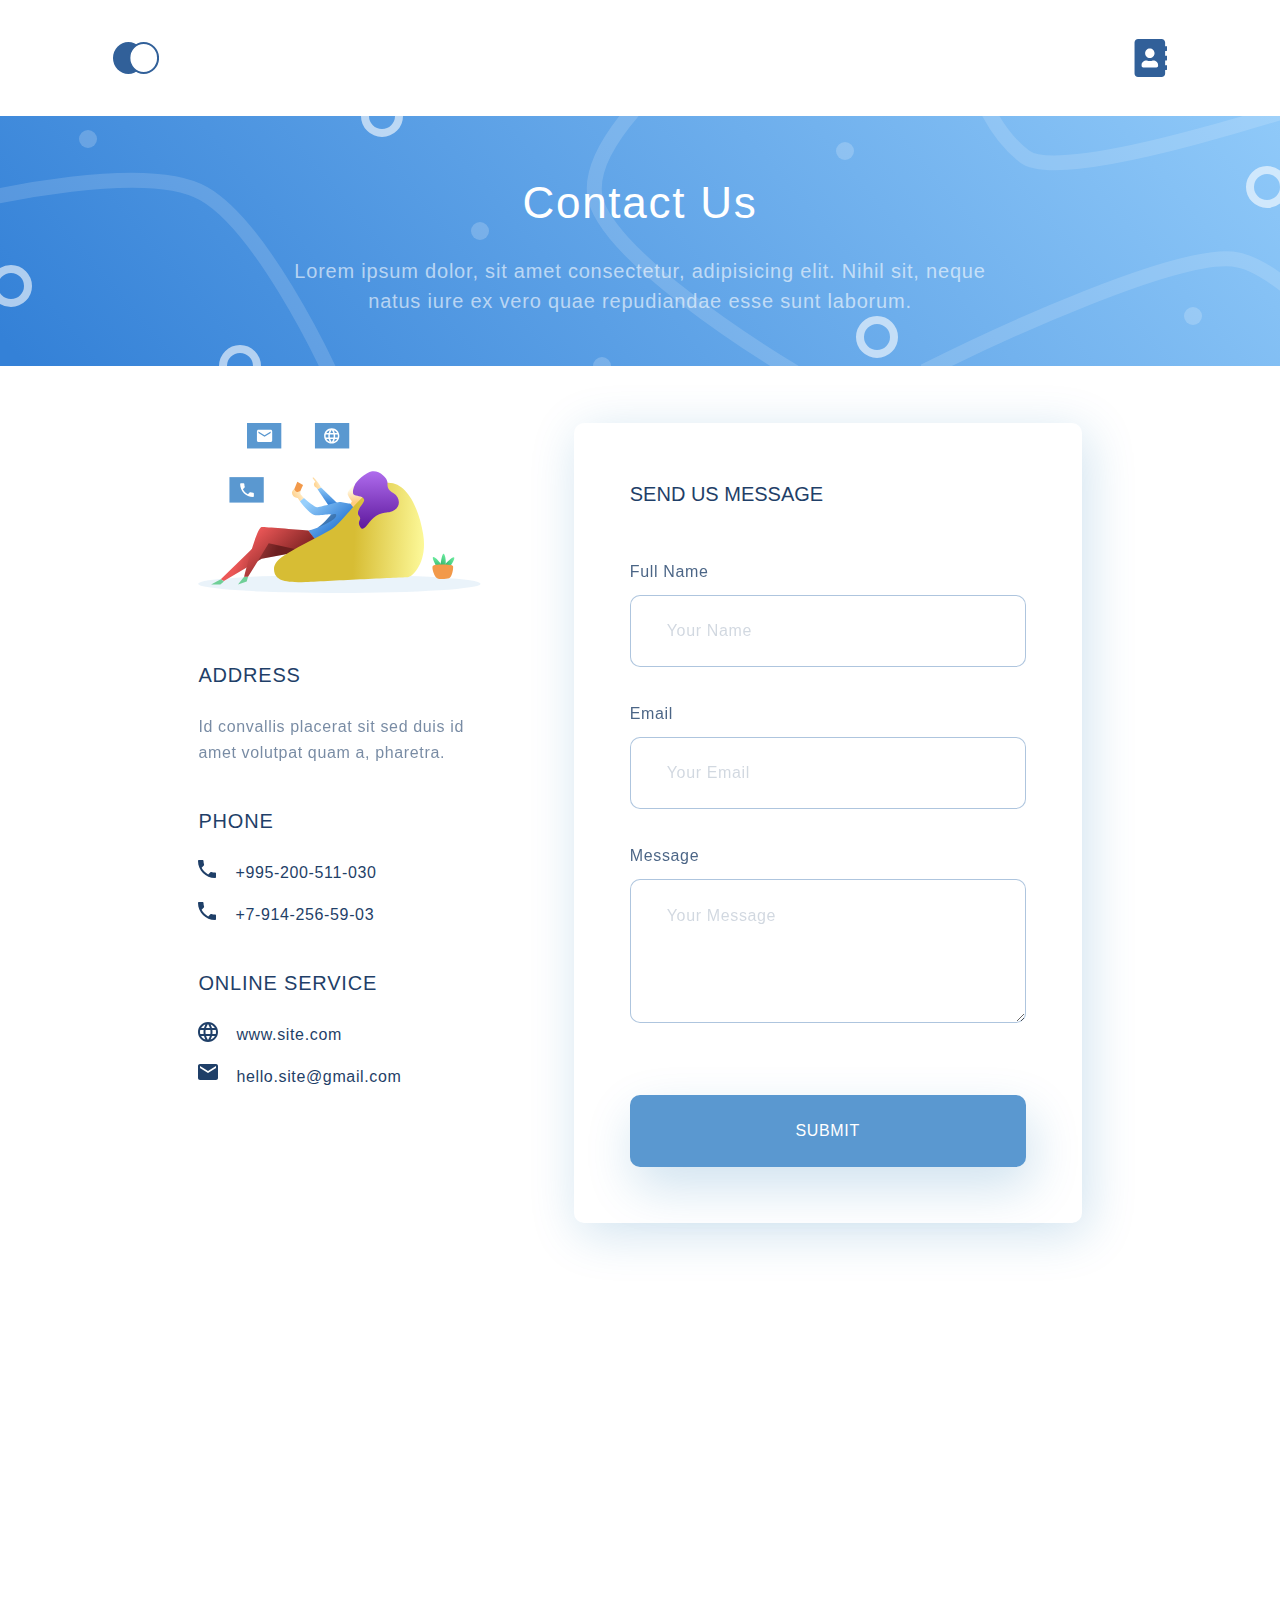
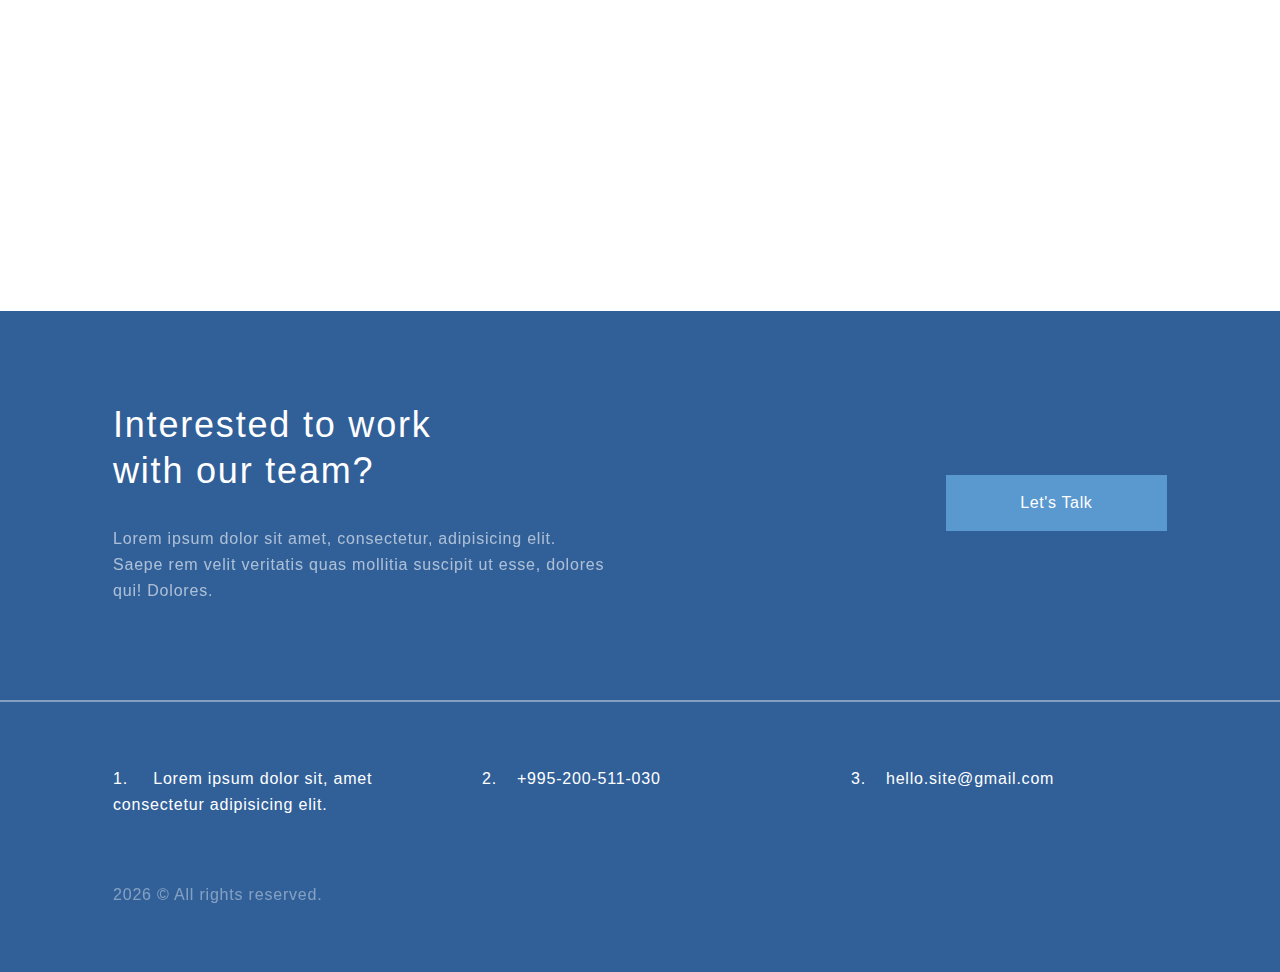
==== contacts.html @ 87269e72 "first-commit" ====
<!DOCTYPE html>
<html lang="en">
<head>
	<meta charset="UTF-8">
	<meta name="viewport" content="width=device-width, initial-scale=1.0">
	<title>Contact Us</title>
	<link rel="stylesheet" href="style.css">
</head>
<body>
	<div class="wrapper">
		<div class="content">
			<div class="header-wrapper">
				<header class="header">
					<a href="index.html"><div class="header__logo"></div></a>
					<a href="#"><div class="header__adress-book"></div></a>
				</header>
			</div>
			<div class="contact-us">
				<div class="contact-us__picture">
				</div>
				<div class="contact-us__text-wrapper">
					<h2 class="contact-us__title">Contact Us</h2>
					<p class="contact-us__discription">Lorem ipsum dolor, sit amet consectetur, adipisicing elit. Nihil sit, neque natus iure ex vero quae repudiandae esse sunt laborum.</p>
				</div>
			</div>
			<div class="contacts-wrapper">
				<div class="contacts">
					<div class="contacts__picture">
					</div>
					<div class="contacts__blocks-wrapper">
						<div class="contacts__block">
							<h6 class="contacts__title">ADDRESS</h6>
							<p class="contacts__text contacts__text_opacity">Id convallis placerat sit sed duis id amet volutpat quam a, pharetra.</p>
						</div>
						<div class="contacts__block">
							<h6 class="contacts__title">PHONE</h6>
							<div class="contacts__subblock-container">
								<div class="contacts__subblock-wrapper">
									<div class="phone-picture"></div>
									<p class="contacts__text">+995-200-511-030</p>
								</div>	
								<div class="contacts__subblock-wrapper">	
									<div class="phone-picture"></div>
									<p class="contacts__text">+7-914-256-59-03</p>
								</div>
							</div>	
						</div>
						<div class="contacts__block">
							<h6 class="contacts__title">ONLINE SERVICE</h6>
							<div class="contacts__subblock-container">
								<div class="contacts__subblock-wrapper">
									<div class="website-picture"></div>
									<a class="contacts__text contacts__text_link" href="index.html">www.site.com</a>
								</div>
								<div class="contacts__subblock-wrapper">
									<div class="email-picture">
									</div>
									<p class="contacts__text">hello.site@gmail.com</p>
								</div>
							</div>	
						</div>	
					</div>
				</div>
				<div class="feedback-form">
					<form class="feedback-form__form" action="#">
						<h6 class="feedback-form__form-title">SEND US MESSAGE</h6>
						<div class="form-wrapper">
							<div class="input-group">	
								<label for="username" class="input-group__title">Full Name</label>
								<input id="username" class="input-group__field" type="text" name="username" placeholder="Your Name">
							</div>
							<div class="input-group">
								<label for="email" class="input-group__title">Email</label>
								<input id="email" class="input-group__field" type="text" name="email" placeholder="Your Email">
							</div>
							<div class="input-group">	
								<label for="message" class="input-group__title">Message</label>
								<textarea name="message" id="message" class="input-group__field input-group__field_message" 
								 placeholder="Your Message"></textarea>
							</div>
						</div>		
						<input class="submit-button" type="submit" name="submit" value="SUBMIT">
					</form>
				</div>
			</div>
			<div class="map">
				<!--<img class="map__picture" src="img/map.jpg" alt="map"> -->
				<script type="text/javascript" charset="utf-8" async src="https://api-maps.yandex.ru/services/constructor/1.0/js/?um=constructor%3A4d855d459cd8497566e1f2d325d7fdea9a1fae99216091e5ba767d08ab508b16&amp;lang=ru_RU&amp;scroll=true"></script>
			</div>
			<footer class="footer">
				<div class="footer__feedback">
					<div class="footer__feedback-wrapper">
						<div class="footer__feedback-title">
							<h3>Interested to work with our team?</h3>
						</div>
						<div class="footer__feedback-discription">
							<p>Lorem ipsum dolor sit amet, consectetur, adipisicing elit. Saepe rem velit veritatis quas mollitia suscipit ut esse, dolores qui! Dolores.</p>
						</div>
					</div>
					<button class="footer__feedback-btn">
						Let's Talk
					</button>
				</div>
				<hr class="footer__line">
				<div class="footer__contacts">
					<ol class="footer__contact-list">
						<li>
							<p>
								<span class="footer__list-number">1.</span>
								<span> Lorem ipsum dolor sit, amet consectetur adipisicing elit.</span>
							</p>
						</li>
						<li>
							<span class="footer__list-number">2.</span>
							<span>+995-200-511-030</span>
						</li>
						<li><span class="footer__list-number">3.</span>hello.site@gmail.com</li>
					</ol>
					<div class="footer__contacts-copyright">
						<p><script type="text/javascript">
	 					document.write(new Date().getFullYear());
						</script> 
						© All rights reserved.</p>
					</div>
				</div>
			</footer>
		</div>
	</div>
</body>
</html>
---- style.css ----
* {
 	margin: 0; 
 	padding: 0;
 	box-sizing: border-box;
 }
 /*
 todo:
 BEM notification
 content position
 excess max-width in what-we-do__title class
class without styles what-we-do__content__title
class without styles what-we-do__content__link
unclickable space between text and arrow
to use padding for what-we-do block
 */
 html, body {
 	font-family: 'Roboto', sans-serif;
	font-style: normal;
	font-weight: 400;
	height: 100%;
 }


.wrapper {
	display: flex;
	flex-direction: column;
	min-height: 100%;
	overflow-x: hidden;
}

.content {
	flex: 1 0 auto;
}

.automation-tool-gradient {
	background: linear-gradient(0deg, #EBF3FB 8.84%, rgba(152, 195, 232, 0) 31.12%);
	padding-bottom: 93px;
}

.automation-tool {
	margin: 0 auto;
	padding: 0 113px;
}

.header {
	width: 100%;
    margin: 34px 0;
    padding: 5px 0px;
    display: flex;
    justify-content: space-between;
    align-items: center;
}

.header__logo {
	Width: 45.5px;
	Height: 32px;
	background-image: url("data:image/svg+xml,%3Csvg width='46' height='32' viewBox='0 0 46 32' fill='none' xmlns='http://www.w3.org/2000/svg'%3E%3Cellipse cx='15.1867' cy='16' rx='15.1867' ry='16' fill='%23316099'/%3E%3Cpath d='M44.5599 16C44.5599 24.3341 38.1597 31 30.3732 31C22.5866 31 16.1865 24.3341 16.1865 16C16.1865 7.66593 22.5866 1 30.3732 1C38.1597 1 44.5599 7.66593 44.5599 16Z' fill='white' stroke='%23316099' stroke-width='2'/%3E%3C/svg%3E");
}

.header__adress-book {
	height: 38px;
	width: 33.5px;
	background-image: url("data:image/svg+xml,%3Csvg width='34' height='38' viewBox='0 0 34 38' fill='none' xmlns='http://www.w3.org/2000/svg'%3E%3Cpath d='M33.1039 11.875C33.5967 11.875 34 11.4742 34 10.9844V8.01562C34 7.52578 33.5967 7.125 33.1039 7.125H31.6103V3.5625C31.6103 1.5957 30.0047 0 28.0257 0H4.1282C2.14919 0 0.543579 1.5957 0.543579 3.5625V34.4375C0.543579 36.4043 2.14919 38 4.1282 38H28.0257C30.0047 38 31.6103 36.4043 31.6103 34.4375V30.875H33.1039C33.5967 30.875 34 30.4742 34 29.9844V27.0156C34 26.5258 33.5967 26.125 33.1039 26.125H31.6103V21.375H33.1039C33.5967 21.375 34 20.9742 34 20.4844V17.5156C34 17.0258 33.5967 16.625 33.1039 16.625H31.6103V11.875H33.1039ZM16.0769 9.5C18.7131 9.5 20.8564 11.6301 20.8564 14.25C20.8564 16.8699 18.7131 19 16.0769 19C13.4407 19 11.2974 16.8699 11.2974 14.25C11.2974 11.6301 13.4407 9.5 16.0769 9.5ZM24.441 27.075C24.441 27.8617 23.6942 28.5 22.7682 28.5H9.38564C8.45961 28.5 7.71282 27.8617 7.71282 27.075V25.65C7.71282 23.2898 9.96067 21.375 12.7313 21.375H13.1047C14.0232 21.7535 15.0239 21.9688 16.0769 21.9688C17.1299 21.9688 18.1381 21.7535 19.0492 21.375H19.4226C22.1932 21.375 24.441 23.2898 24.441 25.65V27.075Z' fill='%23316099'/%3E%3C/svg%3E%0A");
}

.automation-tool-wrapper {
	display: flex;
	justify-content: space-between;
	align-items: stretch;
	margin-top: 107px;
}

.automation-tool__title-wrapper {
	max-width: 504px;
}

.automation-tool__title h1 {
	font-weight: 300;
	font-size: 64px;
	line-height: 74px;
	letter-spacing: 0.04em;
	color: #1F3F68;
}

.automation-tool__discription {
	font-size: 16px;
	line-height: 26px;
	letter-spacing: 0.05em;
	color: #1F3F68;
	opacity: 0.6;
	margin-top: 32px;
	margin-bottom: 71px;
	max-width: 425px;
}

.automation-tool__btn {
	background: #5A98D0;
	font-weight: 400;
	font-size: 16px;
	line-height: 26px;
	letter-spacing: 0.04em;
	color: #FFFFFF;
	border-style: none;
	box-shadow: 5px 10px 20px rgba(53, 110, 173, 0.2);
	border-radius: 10px;
	width: 220px;
	height: 56px;
	cursor: pointer;
}

.automation-tool__picture {
	background-image: url("data:image/svg+xml,%3Csvg width='554' height='492' viewBox='0 0 554 492' fill='none' xmlns='http://www.w3.org/2000/svg'%3E%3Cpath opacity='0.4' d='M502.917 49.964C386.277 -5.53999 334.826 146.239 254.396 171.212C174.036 207.747 96.5492 164.984 48.7035 201.641C-27.137 259.745 6.15026 361.394 54.7019 404.164C124.328 465.498 248.058 443.423 375.949 377.103C536.18 294.013 605.19 98.6316 502.917 49.964Z' fill='%2398C3E8'/%3E%3Cpath opacity='0.2' d='M115.308 110.461C119.336 120.531 107.252 136.242 89.9299 141.479C75.0252 145.985 60.5234 145.507 56.4951 135.033C52.9315 125.768 64.1488 115.698 77.0394 110.461C89.9299 105.224 111.28 100.39 115.308 110.461Z' fill='%2398C3E8'/%3E%3Cpath opacity='0.2' d='M247.033 89.9163C243.898 81.9083 254.941 63.2214 268.626 59.1389C280.402 55.6261 291.434 47.3482 294.567 55.6758C297.338 63.0424 288.853 79.7042 278.663 83.8053C268.473 87.9064 250.168 97.9242 247.033 89.9163Z' fill='%2398C3E8'/%3E%3Cpath opacity='0.2' d='M238.004 486.474C234.869 478.466 244.468 466.051 258.153 461.969C269.929 458.456 281.366 458.896 284.499 467.223C287.271 474.59 278.38 482.534 268.19 486.635C258 490.736 241.138 494.482 238.004 486.474Z' fill='%2398C3E8'/%3E%3Cpath opacity='0.2' d='M379.623 445.655C373.101 430.323 393.888 396.256 422.323 388.453C446.79 381.739 486.299 395.471 492.817 411.414C498.584 425.518 460.817 423.185 439.645 431.027C418.473 438.868 386.144 460.986 379.623 445.655Z' fill='%2398C3E8'/%3E%3Cmask id='mask0_1_975' style='mask-type:alpha' maskUnits='userSpaceOnUse' x='16' y='40' width='522' height='396'%3E%3Cpath d='M488.7 51.2C375.447 1.18841 330.05 148.31 253.592 174.53C177.5 211.844 102.11 172.967 57.1912 209.489C-14.0101 267.381 20.5311 364.015 68.1821 403.709C136.516 460.632 254.56 435.983 375.447 368.749C526.903 284.515 588.004 95.0517 488.7 51.2Z' fill='%2398C3E8'/%3E%3C/mask%3E%3Cg mask='url(%23mask0_1_975)'%3E%3Crect x='-68.8521' y='-24.1636' width='648.685' height='549.044' fill='url(%23paint0_linear_1_975)'/%3E%3Cpath d='M12.9963 150.717C72.476 180.711 139.073 264.667 139.073 304.755C139.073 354.067 34.5174 429.645 -13.4392 472.518L395.802 498.953C381.229 433.712 344.433 288.672 366.825 256.459C395.802 214.772 513.067 224.94 578.817 232.565L596.61 47.0088C564.582 60.396 492.902 98.863 453.757 88.6955C417.523 79.2841 348.015 38.7054 318.529 12.9478' stroke='white' stroke-opacity='0.2' stroke-width='15'/%3E%3Cpath d='M166.017 104.964C182.285 189.693 226.514 345.018 273.284 288.487C331.747 217.823 378.009 126.315 421.729 186.812C456.705 235.209 508.153 330.682 529.505 372.368' stroke='white' stroke-opacity='0.2' stroke-width='15'/%3E%3Cpath fill-rule='evenodd' clip-rule='evenodd' d='M349.352 154.369C349.352 157.928 346.466 160.814 342.907 160.814C339.347 160.814 336.461 157.928 336.461 154.369C336.461 150.809 339.347 147.924 342.907 147.924C346.466 147.924 349.352 150.809 349.352 154.369ZM82.6787 293.748C86.2383 293.748 89.1239 290.862 89.1239 287.303C89.1239 283.743 86.2383 280.857 82.6787 280.857C79.119 280.857 76.2334 283.743 76.2334 287.303C76.2334 290.862 79.119 293.748 82.6787 293.748ZM222.863 375.925C226.423 375.925 229.309 373.039 229.309 369.48C229.309 365.92 226.423 363.034 222.863 363.034C219.304 363.034 216.418 365.92 216.418 369.48C216.418 373.039 219.304 375.925 222.863 375.925ZM443.614 280.857C447.173 280.857 450.059 277.972 450.059 274.412C450.059 270.852 447.173 267.967 443.614 267.967C440.054 267.967 437.169 270.852 437.169 274.412C437.169 277.972 440.054 280.857 443.614 280.857Z' fill='white' fill-opacity='0.6'/%3E%3Ccircle cx='58.5089' cy='357.395' r='13.7245' stroke='white' stroke-opacity='0.4' stroke-width='8'/%3E%3Ccircle cx='525.791' cy='134.227' r='13.7245' stroke='white' stroke-opacity='0.4' stroke-width='8'/%3E%3Ccircle cx='324.376' cy='321.946' r='13.7245' stroke='white' stroke-opacity='0.4' stroke-width='8'/%3E%3C/g%3E%3Cg filter='url(%23filter0_d_1_975)'%3E%3Crect x='364.659' y='97.1675' width='70.898' height='70.898' rx='10' fill='white'/%3E%3C/g%3E%3Cpath d='M396.886 145.507V135.839H403.331V145.507H411.388V132.616H416.221L400.108 118.115L383.995 132.616H388.829V145.507H396.886Z' fill='%235A98D0'/%3E%3Cg filter='url(%23filter1_d_1_975)'%3E%3Cpath d='M354.527 10H332.427C329.377 10 326.905 12.1194 326.905 14.7338V33.6796C326.905 36.294 329.377 38.4133 332.427 38.4133H354.527C357.576 38.4133 360.048 36.294 360.048 33.6796V14.7338C360.048 12.1194 357.576 10 354.527 10Z' fill='%2356CCF2'/%3E%3C/g%3E%3Cg clip-path='url(%23clip0_1_975)'%3E%3Cpath d='M351.769 23.2136H348.409L351.02 20.9604L349.884 19.9728L346.129 23.2136H344.518V21.8227L348.272 18.5819L347.128 17.6014L344.518 19.8546V16.9546H342.907V19.8546L340.296 17.6014L339.152 18.5819L342.907 21.8227V23.2136H341.295L337.541 19.9728L336.405 20.9604L339.015 23.2136H335.656V24.6045H339.015L336.405 26.8578L337.541 27.8453L341.295 24.6045H342.907V25.9954L339.152 29.2362L340.296 30.2168L342.907 27.9635V30.8636H344.518V27.9635L347.128 30.2168L348.272 29.2362L344.518 25.9954V24.6045H346.129L349.884 27.8453L351.02 26.8578L348.409 24.6045H351.769V23.2136Z' fill='white'/%3E%3C/g%3E%3Cg filter='url(%23filter2_d_1_975)'%3E%3Cpath d='M494.6 81.6311H472.5C469.45 81.6311 466.978 83.7505 466.978 86.3649V105.311C466.978 107.925 469.45 110.044 472.5 110.044H494.6C497.649 110.044 500.121 107.925 500.121 105.311V86.3649C500.121 83.7505 497.649 81.6311 494.6 81.6311Z' fill='%23F2C94C'/%3E%3C/g%3E%3Cpath d='M491.148 93.4541C491.148 89.9769 487.925 87.1951 483.897 87.1951C479.869 87.1951 476.646 89.9769 476.646 93.4541C476.646 95.61 477.935 97.5572 479.869 98.67V100.409C479.869 101.313 480.513 102.078 481.48 102.356V102.495C481.48 103.677 482.527 104.581 483.897 104.581C485.267 104.581 486.314 103.677 486.314 102.495V102.356C487.281 102.078 487.925 101.313 487.925 100.409V98.67C489.859 97.5572 491.148 95.61 491.148 93.4541ZM478.257 93.4541C478.257 90.7419 480.755 88.586 483.897 88.586C487.039 88.586 489.537 90.7419 489.537 93.4541C489.537 95.8882 487.442 97.905 484.703 98.2527V96.5141L486.072 95.3318C486.394 95.0536 486.394 94.6364 486.072 94.3582C485.75 94.08 485.267 94.08 484.944 94.3582L483.897 95.2623L482.85 94.3582C482.527 94.08 482.044 94.08 481.722 94.3582C481.399 94.6364 481.399 95.0536 481.722 95.3318L483.091 96.5141V98.2527C480.352 97.905 478.257 95.8882 478.257 93.4541ZM483.897 103.19C483.414 103.19 483.091 102.912 483.091 102.495H484.703C484.703 102.912 484.38 103.19 483.897 103.19ZM486.314 100.409C486.314 100.826 485.992 101.104 485.508 101.104H482.286C481.802 101.104 481.48 100.826 481.48 100.409V99.3654C482.205 99.574 483.011 99.7131 483.897 99.7131C484.783 99.7131 485.589 99.574 486.314 99.3654V100.409Z' fill='white'/%3E%3Cg filter='url(%23filter3_d_1_975)'%3E%3Cpath d='M317.355 81.6311H295.255C292.205 81.6311 289.733 83.7505 289.733 86.3649V105.311C289.733 107.925 292.205 110.044 295.255 110.044H317.355C320.404 110.044 322.876 107.925 322.876 105.311V86.3649C322.876 83.7505 320.404 81.6311 317.355 81.6311Z' fill='%23F58A8A'/%3E%3C/g%3E%3Cg clip-path='url(%23clip1_1_975)'%3E%3Cpath d='M311.486 92.7588H310.68V91.3679C310.68 89.4484 308.875 87.8906 306.652 87.8906C304.428 87.8906 302.624 89.4484 302.624 91.3679V92.7588H301.818C300.932 92.7588 300.207 93.3847 300.207 94.1497V101.104C300.207 101.869 300.932 102.495 301.818 102.495H311.486C312.372 102.495 313.097 101.869 313.097 101.104V94.1497C313.097 93.3847 312.372 92.7588 311.486 92.7588ZM306.652 99.0178C305.766 99.0178 305.04 98.3919 305.04 97.6269C305.04 96.8619 305.766 96.236 306.652 96.236C307.538 96.236 308.263 96.8619 308.263 97.6269C308.263 98.3919 307.538 99.0178 306.652 99.0178ZM309.149 92.7588H304.154V91.3679C304.154 90.1786 305.274 89.212 306.652 89.212C308.029 89.212 309.149 90.1786 309.149 91.3679V92.7588Z' fill='white'/%3E%3C/g%3E%3Cg filter='url(%23filter4_d_1_975)'%3E%3Cpath d='M457.539 10H435.44C432.39 10 429.918 12.1194 429.918 14.7338V33.6796C429.918 36.294 432.39 38.4133 435.44 38.4133H457.539C460.589 38.4133 463.061 36.294 463.061 33.6796V14.7338C463.061 12.1194 460.589 10 457.539 10Z' fill='%236FCF97'/%3E%3C/g%3E%3Cpath d='M451.115 20.3596H437.958V27.4579H451.115V20.3596Z' fill='white'/%3E%3Cpath d='M454.662 21.7722L451.758 22.8259V25.0218L454.662 26.0755H455.715V21.7722H454.662Z' fill='white'/%3E%3Cpath d='M402.84 164.037C401.94 167.553 403.159 169.58 404.118 170.079C406.022 171.07 408.147 172.311 408.147 172.311C408.147 172.311 421.383 194.986 425.219 196.608C429.695 198.502 439.925 199.486 439.925 199.486L444.401 190.534C444.401 190.534 434.171 188.296 429.695 187.337C426.679 186.691 413.39 172.311 413.39 172.311L415.948 167.835H411.152C407.635 165.277 405.73 160.009 405.73 160.009C405.73 160.009 403.454 161.636 402.84 164.037Z' fill='url(%23paint1_linear_1_975)'/%3E%3Cpath d='M455.278 204.723C453.667 203.112 444.402 200.56 439.97 199.486L444.402 190.624C446.147 190.624 451.25 190.221 457.695 188.61C465.752 186.596 468.571 179.345 477.836 186.998C485.248 193.121 498.112 219.896 503.618 232.518C494.96 240.77 489.21 243.45 477.836 245.811C477.165 244.469 475.178 239.93 472.6 232.518C469.377 223.253 459.306 223.253 457.695 220.03C456.084 216.808 457.292 206.737 455.278 204.723Z' fill='url(%23paint2_linear_1_975)'/%3E%3Cpath d='M484.282 296.165C481.381 289.72 481.328 259.105 480.253 245.006C490.078 243.075 495.266 240.587 503.618 232.115C503.618 232.115 517.314 238.561 516.508 253.465C515.702 268.37 521.761 275.895 525.37 280.858C528.593 285.289 536.247 294.688 540.275 300.999L536.247 308.653C531.816 303.953 518.844 294.393 512.077 288.914C505.309 283.436 503.08 269.713 502.006 262.327C501.335 270.115 497.978 284.402 499.589 288.914C501.201 293.426 518.522 307.042 525.37 313.89L522.953 320.738C511.271 315.232 487.182 302.61 484.282 296.165Z' fill='url(%23paint3_linear_1_975)'/%3E%3Cpath d='M450.444 177.33C450.766 176.041 450.31 172.228 450.847 170.885C454.714 171.53 456.889 174.242 457.695 175.316C458.501 175.182 459.656 174.807 460.112 175.719C460.515 176.525 460.112 178.136 458.903 179.344L461.723 186.998C460.387 187.866 459.573 188.158 458.098 188.61C458.903 186.595 458.501 184.984 458.098 184.178C455.197 186.434 454.069 186.327 452.861 186.193L451.652 180.956L449.638 181.359C450.041 180.687 450.122 178.619 450.444 177.33Z' fill='url(%23paint4_linear_1_975)'/%3E%3Cpath d='M457.695 175.316C456.084 173.06 452.189 171.422 450.444 170.885C447.221 168.468 448.833 163.231 456.486 160.814C464.14 158.397 467.363 164.843 468.974 166.454C470.585 168.065 471.391 173.302 478.642 176.525C485.893 179.747 485.49 175.719 489.921 175.719C494.352 175.719 496.366 178.539 495.561 180.956C494.755 183.373 494.352 186.192 499.186 189.415C504.02 192.638 499.589 197.069 499.186 201.903C498.783 206.737 492.338 204.32 485.49 204.32C478.642 204.32 479.85 204.32 478.642 199.889C477.433 195.458 475.419 193.846 473.002 192.638C470.585 191.429 464.946 192.235 463.737 191.026C462.77 190.06 460.112 182.836 458.903 179.344C459.44 178.539 460.434 176.686 460.112 175.719C459.79 174.752 458.366 175.048 457.695 175.316Z' fill='%23F2994A'/%3E%3Cpath d='M442.387 224.059L461.723 222.85C463.979 223.172 467.766 225.938 469.377 227.281C468.84 228.49 467.282 230.907 465.349 230.907C463.415 230.907 449.236 228.49 442.387 227.281H440.776V221.239L442.387 224.059Z' fill='url(%23paint5_linear_1_975)'/%3E%3Cpath d='M440.776 230.101V216.405H433.928V230.101H440.776Z' fill='%23F2C94C'/%3E%3Cpath d='M536.247 332.017C534.313 331.695 526.444 324.229 522.953 320.738L525.37 313.89C526.982 314.561 530.365 315.743 531.01 316.709C531.815 317.918 538.664 332.42 536.247 332.017Z' fill='%235A98D0'/%3E%3Cpath d='M545.915 323.155C544.948 321.543 539.066 313.755 536.247 308.653L540.275 300.999C542.155 302.61 542.289 302.61 544.303 305.43C545.24 306.741 547.123 325.169 545.915 323.155Z' fill='%235A98D0'/%3E%3Cpath opacity='0.2' d='M504.423 250.646L502.006 262.73C502.409 267.162 504.826 278.038 508.854 285.692C504.02 270.384 505.631 258.971 504.423 250.646Z' fill='black'/%3E%3Cpath d='M157.605 431.515L156.396 427.487L162.842 426.279C165.93 427.89 171.865 431.435 170.898 432.724C170.576 433.368 161.902 432.187 157.605 431.515Z' fill='%23D06262'/%3E%3Cpath d='M124.976 393.649L128.601 399.692C128.333 403.854 127.473 412.018 126.184 411.374C124.895 410.729 120.813 400.363 118.933 395.261L124.976 393.649Z' fill='%23D06262'/%3E%3Cpath d='M103.89 357.39C99.5968 352.93 95.6953 344.524 94.2812 340.879C98.4124 338.881 107.593 334.314 111.267 332.035C114.941 329.755 121.909 324.584 124.933 322.283C126.698 323.873 131.832 327.797 138.254 330.766C154.747 338.553 164.167 348.609 167.422 357.614C170.027 364.818 159.357 375.481 153.295 379.949C149.783 373.981 147.67 371.567 143.506 365.882L144.922 359.279L136.604 356.808C137.833 358.448 141.863 363.848 148.145 372.332C159.48 386.5 163.406 410.707 163.952 421.04C161.837 421.504 156.63 422.361 152.72 422.073C152.258 417.054 145.97 405.905 139.966 396.034C138.744 397.495 137.051 399.242 136.065 399.333C131.075 397.85 129.529 391.304 129.38 388.217L133.151 385.057C132.635 384.232 132.151 383.457 131.708 382.744C125.534 372.794 109.258 362.964 103.89 357.39Z' fill='%231F3F68'/%3E%3Cpath d='M126.464 321.333C114.754 330.365 90.5161 346.565 87.2405 339.099C83.1459 329.767 83.9481 329.693 81.6842 327.07C79.4202 324.446 78.8668 318.429 77.8432 316.096C77.3287 314.924 73.1808 309.794 69.865 303.48C69.865 303.48 69.7654 303.298 69.5969 302.964C67.2428 298.37 65.3835 293.2 65.6894 288.492C65.9234 281.594 71.1709 277.144 71.1709 277.144C74.2983 273.81 77.2316 273.25 78.2476 273.34L78.2664 273.353C80.7115 275.016 84.3264 277.474 85.6068 277.356C86.8904 277.238 88.7212 274.815 89.9297 273.606C96.0574 274.256 97.9287 272.687 102.718 273.34C108.625 274.146 124.573 282.469 137.061 260.313C138.301 260.603 141.097 261.706 143.103 261.521C136.255 281.663 130.213 287.932 124.573 289.906C120.245 291.421 116.835 291.843 114.141 291.816C113.647 294.443 112.99 298.762 111.895 303.167C114.146 307.288 116.526 311.074 118.395 312.771C123.25 317.178 128.733 319.611 126.464 321.333Z' fill='white'/%3E%3Cpath d='M126.234 345.221L137.042 357.172L144.922 359.279L144.451 362.963C146.26 360.639 148.579 355.059 143.381 351.33C138.184 347.601 129.784 345.704 126.234 345.221Z' fill='black' fill-opacity='0.2'/%3E%3Cpath d='M133.133 385.04L139.818 396.156L138.726 397.47C137.739 395.538 135.148 393.754 132.957 391.933C131.205 390.476 130.838 387.948 130.873 386.866L133.133 385.04Z' fill='black' fill-opacity='0.2'/%3E%3Cpath d='M102.068 324.386C90.6298 323.173 76.7195 311.21 71.1941 305.381C83.9708 316.746 98.8176 319.83 103.521 318.184C107.283 316.867 110.167 307.063 111.683 303.013L114.743 308.252C115.284 314.136 113.507 325.599 102.068 324.386Z' fill='black' fill-opacity='0.2'/%3E%3Cpath d='M97.9595 301.706C95.4234 302.169 88.8608 296.609 85.916 293.914C96.7561 301.816 96.7777 297.776 110.474 288.108C109.879 288.972 104.029 300.596 97.9595 301.706Z' fill='black' fill-opacity='0.2'/%3E%3Cpath d='M114.502 290.122C113.122 289.845 111.921 289.378 110.474 288.108L111.683 285.288C111.548 284.617 111.36 283.113 111.683 282.468C112.005 281.824 113.294 281.126 113.697 280.857L113.294 282.871L115.308 280.454L118.531 283.274L118.128 286.094L115.711 287.302L114.502 290.122Z' fill='%23F2994A'/%3E%3Cpath d='M143.909 257.493L143.103 261.521C141.814 261.844 138.404 260.85 137.061 260.313C137.464 259.104 138.753 255.882 139.075 254.27C139.397 252.659 142.432 250.914 143.909 250.242H145.52L143.909 253.062V257.493Z' fill='%23F2994A'/%3E%3Cpath d='M76.2334 265.147C76.8779 266.436 78.6504 269.175 79.456 270.384C79.9931 269.31 80.7451 266.919 79.456 265.953C78.167 264.986 77.0391 263.401 76.6362 262.73C77.0391 262.461 78.0864 261.924 79.0532 261.924C78.4087 257.09 81.7387 255.345 83.4843 255.076L90.3324 254.673L90.7353 256.688C93.2865 254.271 97.9056 249.034 95.972 247.423C93.5551 245.408 86.3041 250.645 81.4702 250.645C76.6362 250.645 74.6221 253.062 73.4136 255.479C72.2051 257.896 75.4277 263.536 76.2334 265.147Z' fill='%23316099'/%3E%3Cpath d='M85.4987 277.635C84.2097 277.635 80.5305 275.083 78.2478 273.606C79.322 273.069 79.8591 271.028 79.8591 270.384C79.8591 269.578 80.6648 266.355 79.8591 265.953C79.0535 265.55 76.6365 263.938 76.6365 263.133C76.6365 262.488 78.2478 262.327 79.0535 262.327C78.7849 260.984 78.7312 257.896 80.6648 256.285C82.5984 254.673 87.9157 254.539 90.3327 254.673C90.467 255.211 90.9772 257.493 91.944 262.327C92.9108 267.161 90.7355 269.444 89.527 269.981L89.9298 273.606C88.9899 274.815 86.7878 277.635 85.4987 277.635Z' fill='%23F2994A'/%3E%3Cpath d='M162.842 426.279L162.439 421.445C159.594 422.207 157.904 422.342 154.785 422.251L156.397 427.487L162.842 426.279Z' fill='%2398C3E8'/%3E%3Cpath d='M128.601 399.692L133.435 398.081C131.278 395.602 130.552 394.187 129.81 391.635L124.976 393.65L128.601 399.692Z' fill='%2398C3E8'/%3E%3Crect opacity='0.8' x='150.354' y='200.292' width='214.534' height='152.512' rx='5' fill='url(%23paint6_linear_1_975)'/%3E%3Cpath d='M150.354 205.292C150.354 202.53 152.593 200.292 155.354 200.292H212.376V352.804H155.354C152.593 352.804 150.354 350.565 150.354 347.804V205.292Z' fill='white'/%3E%3Ccircle cx='160.022' cy='209.959' r='3.22264' fill='%23FA9595'/%3E%3Ccircle cx='170.495' cy='209.959' r='3.22264' fill='%23FDF397'/%3E%3Ccircle cx='180.163' cy='209.959' r='3.22264' fill='%23C1FEBB'/%3E%3Cpath opacity='0.4' fill-rule='evenodd' clip-rule='evenodd' d='M157.605 285.691H204.334V291.331H157.605V285.691ZM157.605 296.97H204.333V302.61H157.605V296.97ZM189.025 309.861H157.605V315.501H189.025V309.861Z' fill='%235A98D0'/%3E%3Cpath opacity='0.1' fill-rule='evenodd' clip-rule='evenodd' d='M300.206 220.433H346.935V226.072H300.206V220.433ZM300.206 231.712H346.935V237.352H300.206V231.712ZM331.627 244.603H300.206V250.242H331.627V244.603Z' fill='black'/%3E%3Cg filter='url(%23filter5_d_1_975)'%3E%3Crect x='143.909' y='221.238' width='65.2584' height='40.2829' rx='5' fill='%2356CCF2'/%3E%3C/g%3E%3Cpath d='M163.316 248.553C163.316 248.214 163.175 247.957 162.894 247.78C162.618 247.602 162.157 247.446 161.511 247.311C160.865 247.175 160.326 247.003 159.894 246.795C158.946 246.337 158.472 245.673 158.472 244.803C158.472 244.074 158.779 243.464 159.394 242.975C160.009 242.485 160.79 242.24 161.738 242.24C162.748 242.24 163.563 242.49 164.183 242.99C164.808 243.49 165.121 244.139 165.121 244.936H163.222C163.222 244.571 163.087 244.269 162.816 244.03C162.545 243.785 162.186 243.662 161.738 243.662C161.321 243.662 160.98 243.759 160.714 243.951C160.454 244.144 160.324 244.402 160.324 244.725C160.324 245.017 160.446 245.243 160.691 245.405C160.936 245.566 161.431 245.73 162.175 245.897C162.92 246.058 163.503 246.253 163.925 246.483C164.352 246.707 164.667 246.977 164.871 247.295C165.079 247.613 165.183 247.998 165.183 248.451C165.183 249.212 164.868 249.829 164.238 250.303C163.608 250.772 162.782 251.006 161.761 251.006C161.069 251.006 160.451 250.881 159.91 250.631C159.368 250.381 158.946 250.037 158.644 249.6C158.342 249.162 158.191 248.691 158.191 248.186H160.035C160.061 248.634 160.23 248.98 160.542 249.225C160.855 249.464 161.269 249.584 161.785 249.584C162.285 249.584 162.665 249.49 162.925 249.303C163.186 249.11 163.316 248.86 163.316 248.553ZM169.663 250.85H167.764V242.397H169.663V250.85ZM167.647 240.201C167.647 239.91 167.738 239.668 167.921 239.475C168.108 239.282 168.374 239.186 168.717 239.186C169.061 239.186 169.327 239.282 169.514 239.475C169.702 239.668 169.796 239.91 169.796 240.201C169.796 240.488 169.702 240.727 169.514 240.92C169.327 241.108 169.061 241.201 168.717 241.201C168.374 241.201 168.108 241.108 167.921 240.92C167.738 240.727 167.647 240.488 167.647 240.201ZM174.916 240.342V242.397H176.408V243.803H174.916V248.522C174.916 248.845 174.978 249.079 175.103 249.225C175.234 249.365 175.463 249.436 175.791 249.436C176.01 249.436 176.231 249.41 176.455 249.358V250.826C176.023 250.946 175.606 251.006 175.205 251.006C173.747 251.006 173.017 250.201 173.017 248.592V243.803H171.627V242.397H173.017V240.342H174.916ZM182.388 251.006C181.185 251.006 180.208 250.628 179.458 249.873C178.713 249.113 178.341 248.102 178.341 246.842V246.608C178.341 245.764 178.502 245.011 178.825 244.35C179.153 243.683 179.612 243.165 180.2 242.795C180.789 242.425 181.445 242.24 182.169 242.24C183.32 242.24 184.208 242.608 184.833 243.342C185.463 244.076 185.778 245.115 185.778 246.459V247.225H180.255C180.312 247.923 180.544 248.475 180.95 248.881C181.362 249.287 181.877 249.49 182.497 249.49C183.367 249.49 184.075 249.139 184.622 248.436L185.646 249.412C185.307 249.918 184.854 250.311 184.286 250.592C183.724 250.868 183.091 251.006 182.388 251.006ZM182.161 243.764C181.64 243.764 181.219 243.946 180.896 244.311C180.578 244.675 180.375 245.183 180.286 245.834H183.903V245.694C183.862 245.058 183.692 244.579 183.396 244.256C183.099 243.928 182.687 243.764 182.161 243.764Z' fill='white'/%3E%3Crect x='226.086' y='214.793' width='63.647' height='62.0357' rx='5' fill='%23EB5757'/%3E%3Cg clip-path='url(%23clip2_1_975)'%3E%3Cpath d='M251.062 234.935V257.493L268.786 246.214L251.062 234.935Z' fill='white'/%3E%3C/g%3E%3Cg filter='url(%23filter6_d_1_975)'%3E%3Crect x='226.086' y='287.302' width='124.071' height='50.7565' rx='5' fill='%236FCF97'/%3E%3C/g%3E%3Cpath d='M236.962 323.557C244.616 318.32 247.839 311.472 262.34 311.472C276.842 311.472 278.115 319.529 286.913 319.529C297.387 319.529 307.457 303.818 318.737 303.818C330.016 303.818 332.836 311.875 338.878 312.278' stroke='black' stroke-opacity='0.1' stroke-width='2' stroke-linecap='round' stroke-linejoin='round'/%3E%3Cpath d='M236.56 323.96C244.213 318.723 246.227 303.416 260.729 303.416C275.231 303.416 278.518 316.709 287.316 316.709C297.79 316.709 307.055 294.956 318.334 294.956C329.613 294.956 333.239 311.875 339.281 312.278' stroke='white' stroke-width='2' stroke-linecap='round' stroke-linejoin='round'/%3E%3Cdefs%3E%3Cfilter id='filter0_d_1_975' x='314.659' y='47.1675' width='170.898' height='170.898' filterUnits='userSpaceOnUse' color-interpolation-filters='sRGB'%3E%3CfeFlood flood-opacity='0' result='BackgroundImageFix'/%3E%3CfeColorMatrix in='SourceAlpha' type='matrix' values='0 0 0 0 0 0 0 0 0 0 0 0 0 0 0 0 0 0 127 0' result='hardAlpha'/%3E%3CfeOffset/%3E%3CfeGaussianBlur stdDeviation='25'/%3E%3CfeColorMatrix type='matrix' values='0 0 0 0 0.0627451 0 0 0 0 0.439216 0 0 0 0 0.694118 0 0 0 0.25 0'/%3E%3CfeBlend mode='normal' in2='BackgroundImageFix' result='effect1_dropShadow_1_975'/%3E%3CfeBlend mode='normal' in='SourceGraphic' in2='effect1_dropShadow_1_975' result='shape'/%3E%3C/filter%3E%3Cfilter id='filter1_d_1_975' x='316.905' y='0' width='63.1433' height='58.4133' filterUnits='userSpaceOnUse' color-interpolation-filters='sRGB'%3E%3CfeFlood flood-opacity='0' result='BackgroundImageFix'/%3E%3CfeColorMatrix in='SourceAlpha' type='matrix' values='0 0 0 0 0 0 0 0 0 0 0 0 0 0 0 0 0 0 127 0' result='hardAlpha'/%3E%3CfeOffset dx='5' dy='5'/%3E%3CfeGaussianBlur stdDeviation='7.5'/%3E%3CfeColorMatrix type='matrix' values='0 0 0 0 0 0 0 0 0 0 0 0 0 0 0 0 0 0 0.15 0'/%3E%3CfeBlend mode='normal' in2='BackgroundImageFix' result='effect1_dropShadow_1_975'/%3E%3CfeBlend mode='normal' in='SourceGraphic' in2='effect1_dropShadow_1_975' result='shape'/%3E%3C/filter%3E%3Cfilter id='filter2_d_1_975' x='456.978' y='71.6311' width='63.1433' height='58.4133' filterUnits='userSpaceOnUse' color-interpolation-filters='sRGB'%3E%3CfeFlood flood-opacity='0' result='BackgroundImageFix'/%3E%3CfeColorMatrix in='SourceAlpha' type='matrix' values='0 0 0 0 0 0 0 0 0 0 0 0 0 0 0 0 0 0 127 0' result='hardAlpha'/%3E%3CfeOffset dx='5' dy='5'/%3E%3CfeGaussianBlur stdDeviation='7.5'/%3E%3CfeColorMatrix type='matrix' values='0 0 0 0 0 0 0 0 0 0 0 0 0 0 0 0 0 0 0.15 0'/%3E%3CfeBlend mode='normal' in2='BackgroundImageFix' result='effect1_dropShadow_1_975'/%3E%3CfeBlend mode='normal' in='SourceGraphic' in2='effect1_dropShadow_1_975' result='shape'/%3E%3C/filter%3E%3Cfilter id='filter3_d_1_975' x='279.733' y='71.6311' width='63.1433' height='58.4133' filterUnits='userSpaceOnUse' color-interpolation-filters='sRGB'%3E%3CfeFlood flood-opacity='0' result='BackgroundImageFix'/%3E%3CfeColorMatrix in='SourceAlpha' type='matrix' values='0 0 0 0 0 0 0 0 0 0 0 0 0 0 0 0 0 0 127 0' result='hardAlpha'/%3E%3CfeOffset dx='5' dy='5'/%3E%3CfeGaussianBlur stdDeviation='7.5'/%3E%3CfeColorMatrix type='matrix' values='0 0 0 0 0 0 0 0 0 0 0 0 0 0 0 0 0 0 0.15 0'/%3E%3CfeBlend mode='normal' in2='BackgroundImageFix' result='effect1_dropShadow_1_975'/%3E%3CfeBlend mode='normal' in='SourceGraphic' in2='effect1_dropShadow_1_975' result='shape'/%3E%3C/filter%3E%3Cfilter id='filter4_d_1_975' x='419.918' y='0' width='63.1433' height='58.4133' filterUnits='userSpaceOnUse' color-interpolation-filters='sRGB'%3E%3CfeFlood flood-opacity='0' result='BackgroundImageFix'/%3E%3CfeColorMatrix in='SourceAlpha' type='matrix' values='0 0 0 0 0 0 0 0 0 0 0 0 0 0 0 0 0 0 127 0' result='hardAlpha'/%3E%3CfeOffset dx='5' dy='5'/%3E%3CfeGaussianBlur stdDeviation='7.5'/%3E%3CfeColorMatrix type='matrix' values='0 0 0 0 0 0 0 0 0 0 0 0 0 0 0 0 0 0 0.15 0'/%3E%3CfeBlend mode='normal' in2='BackgroundImageFix' result='effect1_dropShadow_1_975'/%3E%3CfeBlend mode='normal' in='SourceGraphic' in2='effect1_dropShadow_1_975' result='shape'/%3E%3C/filter%3E%3Cfilter id='filter5_d_1_975' x='138.909' y='216.238' width='85.2583' height='60.283' filterUnits='userSpaceOnUse' color-interpolation-filters='sRGB'%3E%3CfeFlood flood-opacity='0' result='BackgroundImageFix'/%3E%3CfeColorMatrix in='SourceAlpha' type='matrix' values='0 0 0 0 0 0 0 0 0 0 0 0 0 0 0 0 0 0 127 0' result='hardAlpha'/%3E%3CfeOffset dx='5' dy='5'/%3E%3CfeGaussianBlur stdDeviation='5'/%3E%3CfeColorMatrix type='matrix' values='0 0 0 0 0.0627451 0 0 0 0 0.439216 0 0 0 0 0.694118 0 0 0 0.2 0'/%3E%3CfeBlend mode='normal' in2='BackgroundImageFix' result='effect1_dropShadow_1_975'/%3E%3CfeBlend mode='normal' in='SourceGraphic' in2='effect1_dropShadow_1_975' result='shape'/%3E%3C/filter%3E%3Cfilter id='filter6_d_1_975' x='216.086' y='281.302' width='144.072' height='70.7566' filterUnits='userSpaceOnUse' color-interpolation-filters='sRGB'%3E%3CfeFlood flood-opacity='0' result='BackgroundImageFix'/%3E%3CfeColorMatrix in='SourceAlpha' type='matrix' values='0 0 0 0 0 0 0 0 0 0 0 0 0 0 0 0 0 0 127 0' result='hardAlpha'/%3E%3CfeOffset dy='4'/%3E%3CfeGaussianBlur stdDeviation='5'/%3E%3CfeColorMatrix type='matrix' values='0 0 0 0 0.435294 0 0 0 0 0.811765 0 0 0 0 0.592157 0 0 0 0.2 0'/%3E%3CfeBlend mode='normal' in2='BackgroundImageFix' result='effect1_dropShadow_1_975'/%3E%3CfeBlend mode='normal' in='SourceGraphic' in2='effect1_dropShadow_1_975' result='shape'/%3E%3C/filter%3E%3ClinearGradient id='paint0_linear_1_975' x1='302.314' y1='-60.9987' x2='271.841' y2='479.458' gradientUnits='userSpaceOnUse'%3E%3Cstop stop-color='%23D1ECFF'/%3E%3Cstop offset='1' stop-color='%231070B1'/%3E%3C/linearGradient%3E%3ClinearGradient id='paint1_linear_1_975' x1='450.651' y1='170.14' x2='408.942' y2='197.387' gradientUnits='userSpaceOnUse'%3E%3Cstop stop-color='%23FFF8E1'/%3E%3Cstop offset='1' stop-color='%23FFCC80'/%3E%3C/linearGradient%3E%3ClinearGradient id='paint2_linear_1_975' x1='471.794' y1='183.567' x2='471.794' y2='245.811' gradientUnits='userSpaceOnUse'%3E%3Cstop stop-color='%23AF6CED'/%3E%3Cstop offset='1' stop-color='%235E199D'/%3E%3C/linearGradient%3E%3ClinearGradient id='paint3_linear_1_975' x1='510.264' y1='232.115' x2='510.264' y2='320.738' gradientUnits='userSpaceOnUse'%3E%3Cstop stop-color='%23EB5757'/%3E%3Cstop offset='1' stop-color='%23872727'/%3E%3C/linearGradient%3E%3ClinearGradient id='paint4_linear_1_975' x1='463.527' y1='175.434' x2='448.928' y2='181.564' gradientUnits='userSpaceOnUse'%3E%3Cstop stop-color='%23FFF8E1'/%3E%3Cstop offset='1' stop-color='%23FFCC80'/%3E%3C/linearGradient%3E%3ClinearGradient id='paint5_linear_1_975' x1='473.646' y1='223.72' x2='464.235' y2='240.864' gradientUnits='userSpaceOnUse'%3E%3Cstop stop-color='%23FFF8E1'/%3E%3Cstop offset='1' stop-color='%23FFCC80'/%3E%3C/linearGradient%3E%3ClinearGradient id='paint6_linear_1_975' x1='155.505' y1='256.007' x2='401.633' y2='282.996' gradientUnits='userSpaceOnUse'%3E%3Cstop offset='0.127122' stop-color='white'/%3E%3Cstop offset='0.972261' stop-color='white' stop-opacity='0.8'/%3E%3C/linearGradient%3E%3CclipPath id='clip0_1_975'%3E%3Crect width='19.3358' height='16.6908' fill='white' transform='translate(334.044 15.5637)'/%3E%3C/clipPath%3E%3CclipPath id='clip1_1_975'%3E%3Crect width='19.3358' height='16.6908' fill='white' transform='translate(296.984 87.1951)'/%3E%3C/clipPath%3E%3CclipPath id='clip2_1_975'%3E%3Crect width='38.6716' height='38.6716' fill='white' transform='translate(238.171 226.878)'/%3E%3C/clipPath%3E%3C/defs%3E%3C/svg%3E%0A");
	background-position: right;
	background-repeat: no-repeat;
	background-size: contain;
	width: 553.68px;
	height: 481.39px;
	flex: 1 1 auto;
}

.what-we-do {
	margin: 0 auto;
	padding: 64px 99px;
}

.what-we-do__title {
	font-weight: 300;	
	font-size: 36px;
	line-height: 46px;
	text-align: center;
	letter-spacing: 0.05em;
	color: #000000;
	margin: 0 auto;
}

.what-we-do-wrapper {
	display: grid;
    gap: 32px;
    grid-template-columns: repeat(3, 1fr);
	padding: 64px 0;
}

.card {
	background: #FFFFFF;
	box-shadow: 5px 20px 50px rgba(16, 112, 177, 0.2);
	border-radius: 10px;
	padding: 44px 32px;
	display: flex;
    flex-direction: column;
    justify-content: space-between;
}

.card__picture {
	background-position: center;
	background-repeat: no-repeat;
	background-size: contain;
	width: 100%;
	height: 120px;
	margin-bottom: 50px;
}

.card__picture_make-your-business {
	background-image: url("data:image/svg+xml,%3Csvg width='183' height='122' viewBox='0 0 183 122' fill='none' xmlns='http://www.w3.org/2000/svg'%3E%3Cpath d='M182.848 61.2577C182.842 72.3503 179.707 83.2273 173.786 92.6966C167.866 102.166 159.389 109.862 149.284 114.942C148.692 115.244 148.091 115.533 147.486 115.812C147.214 115.943 146.946 116.064 146.67 116.185C144.943 116.958 143.172 117.651 141.356 118.266C139.924 118.754 138.455 119.197 136.972 119.578C122.959 123.22 108.083 121.957 94.9259 116.008C94.3869 115.761 93.8478 115.51 93.3183 115.249C83.4676 110.44 75.1112 103.152 69.1126 94.1377C63.1139 85.123 59.6907 74.7088 59.1964 63.9711C58.7021 53.2333 61.1547 42.5615 66.3009 33.0583C71.4471 23.5551 79.1002 15.5651 88.4694 9.91398C97.8386 4.26286 108.584 1.15554 119.596 0.913069C130.607 0.670602 141.485 3.30179 151.106 8.53476C160.727 13.7677 168.742 21.4127 174.322 30.6797C179.902 39.9468 182.846 50.4998 182.848 61.2483V61.2577Z' fill='url(%23paint0_linear_1_1130)'/%3E%3Cpath d='M96.7432 98.5181L89.9121 88.1044C89.9121 88.1044 108.836 66.7555 110.73 65.4939C110.73 65.4939 101.184 81.1215 96.7432 98.5181Z' fill='url(%23paint1_linear_1_1130)'/%3E%3Cpath d='M89.9122 88.1044L77.0322 99.2769L53.338 88.1044L35.2107 89.0727C35.2107 89.0727 46.5021 92.7968 49.6791 92.6432L52.8609 92.4896C52.8609 92.4896 72.3192 110.799 76.7937 112.195C81.2683 113.592 95.9657 102.643 95.9657 102.643L96.8196 98.5507L89.9122 88.1044Z' fill='url(%23paint2_linear_1_1130)'/%3E%3Cpath d='M125.451 62.9661C123.661 63.8118 121.737 64.3534 119.76 64.5675C117.475 64.9027 114.002 63.6644 114.002 63.6644C116.626 61.6487 116.016 56.8957 116.016 56.8957L116.073 56.8678C118.873 56.6583 121.215 55.1081 122.851 53.6091C122.26 57.6778 125.451 62.9661 125.451 62.9661Z' fill='url(%23paint3_linear_1_1130)'/%3E%3Cpath d='M125.451 47.8273V50.6205C124.706 51.7056 123.835 52.7037 122.856 53.5952C121.22 55.0988 118.878 56.649 116.078 56.8538C114.806 56.9487 113.528 56.7658 112.338 56.3185C104.705 53.5254 110.072 38.745 110.072 38.745C112.495 32.7304 123.467 35.6399 123.467 35.6399C124.936 37.3484 125.218 42.12 125.16 42.5856C124.916 43.2396 124.596 43.8643 124.206 44.4476C124.206 44.4476 126.291 42.5297 127.006 43.8052C127.722 45.0808 125.451 47.8273 125.451 47.8273Z' fill='url(%23paint4_linear_1_1130)'/%3E%3Cpath d='M125.451 50.6298V47.8366C125.451 47.8366 127.717 45.1133 127.002 43.8285C126.286 42.5436 124.202 44.4709 124.202 44.4709C124.591 43.8876 124.911 43.2628 125.156 42.6088C125.213 42.1433 124.974 37.6417 123.462 35.6632C123.462 35.6632 112.49 32.7537 110.067 38.7682C110.067 38.7682 106.928 37.9908 104.223 34.3458C99.8012 28.3824 105.082 27.6516 110.315 28.8014C116.664 30.198 123.028 25.6172 130.303 30.2725C137.578 34.9277 131.056 45.509 125.451 50.6298Z' fill='%23262F72'/%3E%3Cg filter='url(%23filter0_d_1_1130)'%3E%3Cpath d='M75.5153 24.6396H13.6202C12.1238 24.6396 10.9106 25.8235 10.9106 27.2838V82.979C10.9106 84.4394 12.1238 85.6232 13.6202 85.6232H75.5153C77.0118 85.6232 78.2249 84.4394 78.2249 82.979V27.2838C78.2249 25.8235 77.0118 24.6396 75.5153 24.6396Z' fill='white'/%3E%3C/g%3E%3Cpath d='M21.2193 35.6911C21.0475 35.8809 20.8268 36.0223 20.5801 36.1008C20.2857 36.2005 19.9758 36.2493 19.6642 36.2451C19.3408 36.2523 19.0214 36.1752 18.7387 36.0216C18.471 35.8699 18.2565 35.6427 18.1234 35.3699C17.9718 35.0556 17.8951 34.7118 17.8992 34.3644V34.0944C17.8905 33.741 17.9605 33.39 18.1043 33.0656C18.2279 32.7904 18.4342 32.5583 18.6958 32.3999C19.0124 32.2326 19.3703 32.154 19.7298 32.1729C20.0893 32.1918 20.4364 32.3074 20.7327 32.5069C21.0173 32.7609 21.1885 33.1135 21.2098 33.4892H20.3941C20.3756 33.2994 20.2875 33.1225 20.146 32.9911C19.996 32.8789 19.8099 32.8228 19.6212 32.8328C19.4941 32.8259 19.3672 32.8509 19.2528 32.9055C19.1384 32.9601 19.0402 33.0425 18.9677 33.1447C18.8003 33.4266 18.7223 33.7506 18.7435 34.0757V34.3271C18.7228 34.6547 18.8079 34.9803 18.9868 35.2582C19.0693 35.3644 19.1773 35.4492 19.3012 35.5052C19.4251 35.5612 19.5612 35.5867 19.6976 35.5794C19.9391 35.6 20.1796 35.5301 20.3702 35.3839V34.6995H19.6069V34.099H21.2098L21.2193 35.6911Z' fill='%2364B5F6'/%3E%3Cpath d='M70.268 32.1671H26.4095C25.8747 32.1671 25.4412 32.5902 25.4412 33.1121V36.5477C25.4412 37.0696 25.8747 37.4927 26.4095 37.4927H70.268C70.8029 37.4927 71.2364 37.0696 71.2364 36.5477V33.1121C71.2364 32.5902 70.8029 32.1671 70.268 32.1671Z' fill='%23E7EEF2'/%3E%3Cpath d='M71.2364 40.5H25.4412V41.431H71.2364V40.5Z' fill='%23BBDEFB'/%3E%3Cpath d='M71.2364 42.5948H25.4412V43.5259H71.2364V42.5948Z' fill='%23E7E8E9'/%3E%3Cpath d='M71.2364 44.6897H25.4412V45.6208H71.2364V44.6897Z' fill='%23E7E8E9'/%3E%3Cpath d='M71.2364 46.7845H25.4412V47.7156H71.2364V46.7845Z' fill='%23E7E8E9'/%3E%3Cpath d='M71.2364 50.7042H25.4412V51.6353H71.2364V50.7042Z' fill='%23BBDEFB'/%3E%3Cpath d='M71.2364 52.7991H25.4412V53.7301H71.2364V52.7991Z' fill='%23E7E8E9'/%3E%3Cpath d='M71.2364 54.894H25.4412V55.8251H71.2364V54.894Z' fill='%23E7E8E9'/%3E%3Cpath d='M71.2364 56.9889H25.4412V57.9199H71.2364V56.9889Z' fill='%23E7E8E9'/%3E%3Cpath d='M71.2364 60.7921H25.4412V61.7232H71.2364V60.7921Z' fill='%23BBDEFB'/%3E%3Cpath d='M71.2364 62.887H25.4412V63.818H71.2364V62.887Z' fill='%23E7E8E9'/%3E%3Cpath d='M71.2364 64.9819H25.4412V65.913H71.2364V64.9819Z' fill='%23E7E8E9'/%3E%3Cpath d='M71.2364 67.0767H25.4412V68.0077H71.2364V67.0767Z' fill='%23E7E8E9'/%3E%3Cpath d='M71.2364 70.88H25.4412V71.8111H71.2364V70.88Z' fill='%23BBDEFB'/%3E%3Cpath d='M71.2364 72.9749H25.4412V73.9059H71.2364V72.9749Z' fill='%23E7E8E9'/%3E%3Cpath d='M71.2364 75.0697H25.4412V76.0007H71.2364V75.0697Z' fill='%23E7E8E9'/%3E%3Cpath d='M71.2364 77.1646H25.4412V78.0956H71.2364V77.1646Z' fill='%23E7E8E9'/%3E%3Cpath d='M141.952 85.4556C145.215 94.9337 147.633 105.906 149.284 114.942C148.692 115.244 148.091 115.533 147.486 115.812C147.214 115.943 146.947 116.064 146.67 116.185C144.943 116.958 143.172 117.651 141.356 118.266C139.925 118.755 138.455 119.197 136.972 119.578C122.96 123.22 108.083 121.957 94.926 116.008C94.3869 115.761 93.8479 115.51 93.3184 115.249C94.2724 110.468 95.4078 104.849 96.7387 98.5229C97.2221 96.2294 97.7293 93.8428 98.2604 91.3631C100.994 78.659 104.915 71.7413 108.154 67.9938L108.188 67.9566C108.803 67.2442 109.469 66.5752 110.182 65.9548C110.201 65.9323 110.224 65.912 110.248 65.8943C110.41 65.7547 110.573 65.6243 110.725 65.4986C112.676 63.9484 114.003 63.6645 114.003 63.6645L114.122 63.7064H114.189C115.225 64.1051 116.311 64.3666 117.418 64.4838H117.604H117.633C118.34 64.5498 119.051 64.5607 119.76 64.5164H119.803C121.772 64.3939 123.69 63.8538 125.423 62.9336C127.455 63.5895 129.369 64.5524 131.095 65.7873C136.027 69.3206 145.964 82.2761 145.964 82.2761L141.952 85.4556Z' fill='url(%23paint5_linear_1_1130)'/%3E%3Cpath d='M160.122 103.145C160.093 104.44 158.886 107.065 157.121 110.249C154.631 112.003 152.01 113.571 149.279 114.942C148.687 115.244 148.086 115.533 147.481 115.812C147.209 115.943 146.941 116.064 146.665 116.185C144.938 116.958 143.167 117.651 141.351 118.266L145.959 103.932L134.033 91.7122L141.947 85.4556L145.959 82.2854C145.959 82.2854 160.246 98.1411 160.122 103.145Z' fill='url(%23paint6_linear_1_1130)'/%3E%3Cdefs%3E%3Cfilter id='filter0_d_1_1130' x='0.910645' y='18.6396' width='87.3142' height='80.9835' filterUnits='userSpaceOnUse' color-interpolation-filters='sRGB'%3E%3CfeFlood flood-opacity='0' result='BackgroundImageFix'/%3E%3CfeColorMatrix in='SourceAlpha' type='matrix' values='0 0 0 0 0 0 0 0 0 0 0 0 0 0 0 0 0 0 127 0' result='hardAlpha'/%3E%3CfeOffset dy='4'/%3E%3CfeGaussianBlur stdDeviation='5'/%3E%3CfeColorMatrix type='matrix' values='0 0 0 0 0 0 0 0 0 0 0 0 0 0 0 0 0 0 0.15 0'/%3E%3CfeBlend mode='normal' in2='BackgroundImageFix' result='effect1_dropShadow_1_1130'/%3E%3CfeBlend mode='normal' in='SourceGraphic' in2='effect1_dropShadow_1_1130' result='shape'/%3E%3C/filter%3E%3ClinearGradient id='paint0_linear_1_1130' x1='121.245' y1='7.45283' x2='119.23' y2='126.433' gradientUnits='userSpaceOnUse'%3E%3Cstop stop-color='white' stop-opacity='0'/%3E%3Cstop offset='1' stop-color='%2364B5F6' stop-opacity='0.6'/%3E%3C/linearGradient%3E%3ClinearGradient id='paint1_linear_1_1130' x1='101.824' y1='63.278' x2='98.4146' y2='95.5333' gradientUnits='userSpaceOnUse'%3E%3Cstop stop-color='%2342A5F5'/%3E%3Cstop offset='1' stop-color='%231565C0'/%3E%3C/linearGradient%3E%3ClinearGradient id='paint2_linear_1_1130' x1='60.5412' y1='97.2193' x2='100.101' y2='102.592' gradientUnits='userSpaceOnUse'%3E%3Cstop stop-color='%23FFE082'/%3E%3Cstop offset='1' stop-color='%23FFA726'/%3E%3C/linearGradient%3E%3ClinearGradient id='paint3_linear_1_1130' x1='8898.78' y1='2327.97' x2='8901.43' y2='2118.66' gradientUnits='userSpaceOnUse'%3E%3Cstop stop-color='%23FFE082'/%3E%3Cstop offset='1' stop-color='%23FFA726'/%3E%3C/linearGradient%3E%3ClinearGradient id='paint4_linear_1_1130' x1='14160.6' y1='3728.4' x2='14909.9' y2='3728.4' gradientUnits='userSpaceOnUse'%3E%3Cstop stop-color='%23FFE082'/%3E%3Cstop offset='1' stop-color='%23FFA726'/%3E%3C/linearGradient%3E%3ClinearGradient id='paint5_linear_1_1130' x1='40576.6' y1='13813.8' x2='45975.7' y2='19174.5' gradientUnits='userSpaceOnUse'%3E%3Cstop stop-color='%2342A5F5'/%3E%3Cstop offset='1' stop-color='%231565C0'/%3E%3C/linearGradient%3E%3ClinearGradient id='paint6_linear_1_1130' x1='21739.8' y1='11218.5' x2='21382.1' y2='8911.55' gradientUnits='userSpaceOnUse'%3E%3Cstop stop-color='%23FFE082'/%3E%3Cstop offset='1' stop-color='%23FFA726'/%3E%3C/linearGradient%3E%3C/defs%3E%3C/svg%3E");
}

.card__picture_bring-technology {
	background-image: url("data:image/svg+xml,%3Csvg width='132' height='127' viewBox='0 0 132 127' fill='none' xmlns='http://www.w3.org/2000/svg'%3E%3Cpath d='M125.67 61.1242C125.678 69.5207 123.866 77.826 120.349 85.508C116.833 93.19 111.69 100.079 105.251 105.734C103.459 107.308 101.576 108.783 99.6104 110.15C97.0875 111.905 94.4315 113.474 91.6649 114.846H91.6359C91.0462 115.144 90.4469 115.428 89.8428 115.703C89.5673 115.833 89.2967 115.955 89.0163 116.076C87.2668 116.849 85.4721 117.543 83.6323 118.158C82.1824 118.624 80.6938 119.09 79.1907 119.472C70.5204 121.695 61.4574 122.106 52.6088 120.678C51.56 120.511 50.5257 120.32 49.4963 120.101L48.6263 119.91C46.0002 119.318 43.4171 118.562 40.8934 117.646C39.4273 117.115 37.9903 116.532 36.5823 115.899C36.0361 115.652 35.49 115.4 34.9535 115.139C34.5862 114.962 34.2237 114.781 33.8612 114.599C24.0273 109.621 15.7426 102.213 9.8556 93.1345C3.96854 84.0557 0.690642 73.6318 0.357539 62.9303C0.0244356 52.2289 2.64811 41.6343 7.95989 32.2316C13.2717 22.8289 21.0807 14.9558 30.5873 9.41863C40.0939 3.88145 50.9566 0.879105 62.0629 0.719034C73.1692 0.558963 84.1201 3.24692 93.7942 8.50766C103.468 13.7684 111.518 21.4129 117.119 30.6583C122.72 39.9038 125.671 50.418 125.67 61.1242Z' fill='url(%23paint0_linear_2_4)'/%3E%3Cpath d='M79.4226 65.4939C83.4147 69.4536 95.0431 84.8639 95.0431 84.8639L87.8998 94.9588L81.4767 74.904L79.4226 65.4939Z' fill='url(%23paint1_linear_2_4)'/%3E%3Cpath d='M91.6359 114.878C91.0462 115.177 90.4469 115.461 89.8428 115.736C89.5673 115.866 89.2967 115.987 89.0163 116.108C87.2668 116.882 85.4721 117.576 83.6323 118.191C82.1824 118.656 80.6938 119.122 79.1907 119.504C70.5204 121.727 61.4574 122.139 52.6088 120.711C51.56 120.543 50.5257 120.352 49.4963 120.133C45.7265 122.639 42.2466 124.759 39.9413 125.723L40.1298 124.172L40.9127 117.683L42.7251 102.585L49.9071 95.8904L33.7598 97.0969C33.7598 97.0969 35.4562 74.4101 42.0775 69.7423C48.6988 65.0745 55.6439 60.8912 55.6439 60.8912C56.4725 61.4179 57.3852 61.8097 58.3456 62.0512C60.6422 62.6631 63.0293 62.8977 65.4067 62.7453C68.2389 62.6195 71.0711 60.0806 71.2064 59.9502C71.2064 59.9502 75.6529 60.8027 79.4227 65.5124C81.3028 67.9369 82.6528 70.704 83.3906 73.6461C84.3186 77.0888 85.9667 85.1293 87.8419 94.8422C89.0695 101.094 90.3599 108.026 91.6359 114.878Z' fill='url(%23paint2_linear_2_4)'/%3E%3Cpath d='M95.0433 84.8824L101.935 92.6668L126.173 69.4769L127.091 64.7299L131.925 60.6816L129.774 66.8541V74.8947C129.774 74.8947 111.079 104.103 105.927 105.608C99.9006 107.374 87.9097 94.9494 87.9097 94.9494L95.0433 84.8824Z' fill='url(%23paint3_linear_2_4)'/%3E%3Cpath d='M69.8823 95.5271L75.5032 108.571L82.7673 105.561L77.4413 92.7972L69.8823 95.5271Z' fill='%237E57C2'/%3E%3Cpath d='M77.7119 103.954C76.8081 104.672 75.4597 104.504 73.7874 104.588C71.5408 104.645 69.3859 105.459 67.6977 106.889C65.4503 108.711 59.1673 113.476 52.8843 117.827C51.7437 118.614 50.6031 119.392 49.5012 120.156C45.7314 122.663 42.2516 124.782 39.9462 125.747C39.3401 126.037 38.6856 126.221 38.013 126.292C34.7845 126.371 34.0933 119.849 33.8952 114.645C33.8324 112.917 33.8179 111.338 33.784 110.197C33.6487 105.631 33.784 97.1529 33.784 97.1529L49.9313 95.9417L48.2204 106.721L47.9208 108.627V108.641L52.7539 106.917L52.9037 106.866L70.0611 100.721L71.2452 98.7507L71.9992 100.614H72.0717L79.4179 99.6824C79.4179 99.6824 79.5436 102.505 77.7119 103.954Z' fill='url(%23paint4_linear_2_4)'/%3E%3Cpath d='M74.0048 35.9684C73.5843 34.8597 73.2219 34.105 73.1155 33.8814V33.8255C73.1155 33.8255 72.7434 34.7107 69.9402 34.4964C67.137 34.2821 66.2091 32.9404 66.2091 32.9404C66.2091 32.9404 67.0887 35.8473 63.749 37.0911C60.535 38.293 59.2688 37.5151 59.1818 37.4592C59.3509 37.6362 61.8641 40.2263 60.1967 42.2807C58.4713 44.4096 54.5903 43.9903 54.5903 43.9903V44.0183C55.0787 45.0844 55.6257 46.1247 56.2288 47.1348C56.5477 47.6659 56.8619 48.155 57.1954 48.6116V48.6442C58.0513 49.9863 59.2071 51.1274 60.5785 51.9843C59.9757 55.3934 58.2446 58.5229 55.644 60.9053C56.5188 61.3453 57.4211 61.7327 58.3456 62.0653C60.1484 62.7221 62.5698 63.3743 64.7301 63.1926C67.2334 62.9346 69.5465 61.785 71.2161 59.9689L70.1094 55.8741L69.1137 52.1846C78.1129 49.9718 75.6384 40.3474 74.0048 35.9684ZM68.6111 52.3197L68.7706 52.2824L69.0267 52.2126C68.654 52.368 68.2602 52.4715 67.8571 52.52C68.065 52.4688 68.2776 52.4129 68.4999 52.3476L68.6111 52.3197Z' fill='url(%23paint5_linear_2_4)'/%3E%3Cpath d='M79.4226 33.7044C75.7108 36.9933 74.1062 36.0662 74.0047 35.9777V35.9684C73.5842 34.8597 73.2217 34.105 73.1202 33.8814L73.0961 33.8255C73.0961 33.8255 72.7191 34.7106 69.9159 34.4963C67.1127 34.282 66.1896 32.9404 66.1896 32.9404C66.1896 32.9404 67.0692 35.8473 63.7296 37.0911C60.5107 38.293 59.2445 37.515 59.1623 37.4591C59.3315 37.6315 61.8447 40.2216 60.1772 42.276C58.4518 44.4049 54.5709 43.9903 54.5709 43.9903V44.0136C55.0591 45.0813 55.606 46.1232 56.2093 47.1348C56.5315 47.6627 56.8537 48.155 57.1759 48.6115V48.6441C57.1759 48.6441 55.8516 51.1551 53.4883 51.1038C51.1249 51.0526 51.0717 48.7746 51.0717 48.7746C51.0717 48.7746 49.3995 51.6815 44.2329 48.8817C39.0664 46.082 42.5123 42.0244 42.5123 42.0244C42.5123 42.0244 38.8489 39.3225 38.8489 35.2743C38.8489 31.2261 44.5519 28.1468 44.5519 28.1468C44.5519 28.1468 42.5123 23.4464 45.9535 20.8563C49.3946 18.2662 54.566 20.0224 54.566 20.0224C54.566 20.0224 54.4646 14.0083 59.7326 14.1062C65.0007 14.204 66.1944 17.3112 66.1944 17.3112C66.1944 17.3112 70.9308 13.7801 75.6189 17.1062C80.307 20.4324 78.3786 26.2322 78.3786 26.2322C78.3786 26.2322 83.2939 30.2804 79.4226 33.7044Z' fill='url(%23paint6_linear_2_4)'/%3E%3Cpath opacity='0.15' d='M70.1481 55.8601C67.9008 55.1753 63.9038 52.5619 63.9038 52.5619C65.4812 52.7225 67.075 52.6408 68.6257 52.3196L68.7852 52.2824L69.0945 52.1938H69.138L70.1481 55.8601Z' fill='black'/%3E%3Cpath opacity='0.15' d='M52.0867 81.9569L49.907 95.9323L48.1961 106.712L44.2136 109.903L52.8793 106.87C52.8793 106.87 50.6319 100.684 52.0867 81.9569Z' fill='black'/%3E%3Cpath opacity='0.15' d='M49.4866 120.133C50.516 120.352 51.5503 120.543 52.5991 120.711C52.6522 119.756 52.7489 118.791 52.8842 117.827L49.4866 120.133Z' fill='black'/%3E%3Cdefs%3E%3ClinearGradient id='paint0_linear_2_4' x1='63.2571' y1='7.2717' x2='61.2657' y2='126.33' gradientUnits='userSpaceOnUse'%3E%3Cstop stop-color='white' stop-opacity='0'/%3E%3Cstop offset='1' stop-color='%2364B5F6' stop-opacity='0.6'/%3E%3C/linearGradient%3E%3ClinearGradient id='paint1_linear_2_4' x1='74.691' y1='61.4923' x2='91.027' y2='91.2737' gradientUnits='userSpaceOnUse'%3E%3Cstop stop-color='%23E57373'/%3E%3Cstop offset='1' stop-color='%23AD1457'/%3E%3C/linearGradient%3E%3ClinearGradient id='paint2_linear_2_4' x1='26460' y1='36322.6' x2='24759.5' y2='45029.9' gradientUnits='userSpaceOnUse'%3E%3Cstop stop-color='%23E57373'/%3E%3Cstop offset='1' stop-color='%23AD1457'/%3E%3C/linearGradient%3E%3ClinearGradient id='paint3_linear_2_4' x1='138.483' y1='72.258' x2='92.537' y2='99.8729' gradientUnits='userSpaceOnUse'%3E%3Cstop stop-color='%23FFF8E1'/%3E%3Cstop offset='1' stop-color='%23FFCC80'/%3E%3C/linearGradient%3E%3ClinearGradient id='paint4_linear_2_4' x1='20346.9' y1='20344.7' x2='17878.8' y2='18618.1' gradientUnits='userSpaceOnUse'%3E%3Cstop stop-color='%23FFF8E1'/%3E%3Cstop offset='1' stop-color='%23FFCC80'/%3E%3C/linearGradient%3E%3ClinearGradient id='paint5_linear_2_4' x1='78.7364' y1='40.7124' x2='53.4885' y2='51.4997' gradientUnits='userSpaceOnUse'%3E%3Cstop stop-color='%23FFF8E1'/%3E%3Cstop offset='1' stop-color='%23FFCC80'/%3E%3C/linearGradient%3E%3ClinearGradient id='paint6_linear_2_4' x1='72.8786' y1='13.9291' x2='44.4053' y2='53.8436' gradientUnits='userSpaceOnUse'%3E%3Cstop stop-color='%23FFB74D'/%3E%3Cstop offset='1' stop-color='%23F4511E'/%3E%3C/linearGradient%3E%3C/defs%3E%3C/svg%3E%0A");
}

.card__picture_build-your-digital {
	background-image: url("data:image/svg+xml,%3Csvg width='163' height='120' viewBox='0 0 163 120' fill='none' xmlns='http://www.w3.org/2000/svg'%3E%3Cpath d='M162.853 59.8618C162.846 70.7666 159.683 81.4593 153.708 90.7683C147.733 100.077 139.178 107.643 128.981 112.637C128.522 112.866 128.06 113.085 127.594 113.296L127.498 113.342L127.166 113.493C126.891 113.621 126.622 113.74 126.342 113.859C124.6 114.618 122.812 115.3 120.98 115.904C119.94 116.249 118.889 116.568 117.826 116.861L116.555 117.195C102.415 120.775 87.4016 119.533 74.1239 113.685C73.5799 113.442 73.0359 113.195 72.5015 112.939L71.5387 112.481C62.009 107.734 53.9251 100.735 48.0651 92.1574C47.4489 91.2635 46.8616 90.3482 46.3032 89.4116C45.8057 88.597 45.3243 87.7717 44.859 86.9357C40.3361 78.5594 37.9841 69.2771 37.9988 59.8618C37.9988 58.7512 38.0309 57.6468 38.0951 56.5484C38.9977 41.1187 46.1968 26.6324 58.1614 16.1705C70.126 5.7087 85.912 0.0968064 102.162 0.528423C118.412 0.960039 133.844 7.40111 145.175 18.4817C156.506 29.5623 162.843 44.4082 162.838 59.8618H162.853Z' fill='url(%23paint0_linear_1_1168)'/%3E%3Cpath d='M88.1666 57.752C88.1666 57.752 74.2057 51.4595 72.9925 42.8009C71.7794 34.1424 72.6315 25.8683 79.5879 23.5526C79.5879 23.5526 83.9879 10.217 99.5856 15.5759C115.183 20.9349 112.723 37.0255 121.249 38.9522C129.775 40.8789 145.695 32.7649 148.733 42.6637C151.771 52.5624 141.781 51.9583 135.143 60.3606C128.504 68.7629 138.758 73.1745 136.881 78.9591C135.003 84.7437 127.912 88.7206 127.912 88.7206L88.1666 57.752Z' fill='url(%23paint1_linear_1_1168)'/%3E%3Cpath d='M69.0498 76.7441L72.9925 86.9358H73.421L79.5879 60.3606C75.6933 63.6053 69.0498 76.7441 69.0498 76.7441Z' fill='url(%23paint2_linear_1_1168)'/%3E%3Cpath d='M62.1272 90.8028L59.6287 91.9972C56.5284 93.7637 51.8972 93.2603 51.8972 93.2603C54.4006 95.9375 68.4963 98.9671 72.4583 98.8893L73.19 89.407H64.4091L62.1272 90.8028Z' fill='url(%23paint3_linear_1_1168)'/%3E%3Cpath d='M127.594 113.282L127.498 113.328L127.166 113.479C126.891 113.607 126.622 113.726 126.342 113.845C124.6 114.605 122.812 115.287 120.979 115.891C119.94 116.235 118.888 116.554 117.826 116.847L116.555 117.181C102.415 120.761 87.4014 119.519 74.1237 113.671C73.5798 113.429 73.0358 113.181 72.5014 112.925L71.5386 112.468C71.6734 108.541 71.8804 103.841 72.1837 98.8848C72.3762 95.7866 72.6121 92.5877 72.8913 89.4117C72.9635 88.5833 73.0406 87.7596 73.1176 86.9358C74.2537 75.2294 76.0735 64.3742 78.9908 60.9236L79.0341 60.8778C79.4046 60.3932 79.927 60.0327 80.5265 59.8481C84.7388 58.8962 87.7091 58.5759 88.1761 57.7521C88.6431 56.9284 88.1761 55.3083 88.1761 55.3083L89.0138 55.1985C90.2317 55.0246 92.5955 54.6585 94.834 54.1093C94.8481 54.1135 94.8632 54.1135 94.8773 54.1093C96.8559 53.6196 98.7286 52.9881 99.6433 52.2284L101.521 56.9741C101.521 56.9741 115.641 55.2763 121.153 60.379C121.187 60.4028 121.217 60.4304 121.244 60.4613C121.302 60.5113 121.357 60.5648 121.408 60.6215C121.736 60.9512 122.028 61.3115 122.279 61.697C124.075 64.4428 125.346 75.4628 126.227 87.4163C126.429 90.1622 126.612 92.9995 126.771 95.7774C127.137 102.194 127.411 108.408 127.594 113.282Z' fill='url(%23paint4_linear_1_1168)'/%3E%3Cpath opacity='0.15' d='M127.498 113.342L127.166 113.493C126.891 113.621 126.622 113.74 126.343 113.859C124.6 114.618 122.812 115.3 120.98 115.904C119.94 116.249 118.889 116.568 117.826 116.861C111.323 110.275 108.742 101.727 108.742 101.727L126.761 95.7773L127.498 113.342Z' fill='black'/%3E%3Cpath d='M121.148 60.3606C127.671 66.4472 129.091 79.2245 127.888 88.7343C126.684 98.244 124.45 107.15 119.81 106.875C115.169 106.601 99.1089 96.0108 92.9036 90.2354L96.5286 83.6224L109.642 88.8167V74.973L121.148 60.3606Z' fill='url(%23paint5_linear_1_1168)'/%3E%3Cpath d='M121.148 60.3606C127.671 66.4472 129.091 79.2245 127.888 88.7343C126.684 98.244 124.45 107.15 119.81 106.875C115.169 106.601 99.1089 96.0108 92.9036 90.2354L96.5286 83.6224L109.642 88.8167V74.973L121.148 60.3606Z' fill='url(%23paint6_linear_1_1168)'/%3E%3Cg filter='url(%23filter0_d_1_1168)'%3E%3Cpath d='M87.4107 86.9358H27.2393V89.4116H87.4107V86.9358Z' fill='url(%23paint7_linear_1_1168)'/%3E%3Cpath d='M61.2317 56.5485H15.4736L27.2393 86.9358H72.9925L61.2317 56.5485Z' fill='url(%23paint8_linear_1_1168)'/%3E%3C/g%3E%3Cpath d='M40.9788 89.4116C40.9788 89.4116 48.8739 93.1688 53.8902 93.2604C58.9065 93.3519 64.4138 89.4116 64.4138 89.4116H40.9788Z' fill='url(%23paint9_linear_1_1168)'/%3E%3Cpath d='M96.5288 83.6224C96.5288 83.6224 89.5869 80.2908 86.5973 79.9247C83.6078 79.5586 74.3262 86.9357 74.3262 86.9357H87.4205L92.9182 90.2353L96.5288 83.6224Z' fill='url(%23paint10_linear_1_1168)'/%3E%3Cpath d='M99.0562 44.723C99.0907 47.229 99.2836 49.7307 99.6339 52.2146C96.5288 53.8758 92.8942 54.7682 89.0044 55.203L88.7781 52.2146L88.6433 50.384V50.3245C87.8935 50.3085 87.1543 50.153 86.4673 49.8669C81.7688 47.9402 80.7578 38.522 80.7578 38.522C82.6401 38.4488 85.0905 35.2224 85.0905 35.2224C86.4625 37.2177 92.8268 41.0711 96.5192 40.0368C100.212 39.0025 99.9228 36.5267 99.9228 36.5267C100.591 36.7944 101.168 37.2313 101.593 37.7898C102.017 38.3482 102.272 39.0068 102.33 39.6936C102.527 42.1099 99.0562 44.723 99.0562 44.723Z' fill='url(%23paint11_linear_1_1168)'/%3E%3Cpath opacity='0.15' d='M95.9028 47.382C95.0314 48.7823 91.0887 51.011 88.7827 52.2238L88.6479 50.3932C88.7924 50.3932 88.932 50.3475 89.0668 50.32C90.9494 50.0033 92.7563 49.3661 94.4008 48.4391C94.4205 48.4318 94.4384 48.4209 94.4538 48.4071C94.9479 48.1293 95.4109 47.8043 95.8354 47.4369L95.9028 47.382Z' fill='black'/%3E%3Cpath opacity='0.15' d='M104.231 86.6795L114.447 90.6518L109.633 87.3523V74.996C109.633 74.996 108.126 85.7322 104.231 86.6795Z' fill='black'/%3E%3Cdefs%3E%3Cfilter id='filter0_d_1_1168' x='0.473633' y='41.5485' width='111.937' height='72.8632' filterUnits='userSpaceOnUse' color-interpolation-filters='sRGB'%3E%3CfeFlood flood-opacity='0' result='BackgroundImageFix'/%3E%3CfeColorMatrix in='SourceAlpha' type='matrix' values='0 0 0 0 0 0 0 0 0 0 0 0 0 0 0 0 0 0 127 0' result='hardAlpha'/%3E%3CfeOffset dx='5' dy='5'/%3E%3CfeGaussianBlur stdDeviation='10'/%3E%3CfeColorMatrix type='matrix' values='0 0 0 0 0 0 0 0 0 0 0 0 0 0 0 0 0 0 0.2 0'/%3E%3CfeBlend mode='normal' in2='BackgroundImageFix' result='effect1_dropShadow_1_1168'/%3E%3CfeBlend mode='normal' in='SourceGraphic' in2='effect1_dropShadow_1_1168' result='shape'/%3E%3C/filter%3E%3ClinearGradient id='paint0_linear_1_1168' x1='100.682' y1='6.95038' x2='98.7518' y2='123.935' gradientUnits='userSpaceOnUse'%3E%3Cstop stop-color='white' stop-opacity='0'/%3E%3Cstop offset='1' stop-color='%2364B5F6' stop-opacity='0.6'/%3E%3C/linearGradient%3E%3ClinearGradient id='paint1_linear_1_1168' x1='72.5352' y1='51.5098' x2='149.301' y2='51.5098' gradientUnits='userSpaceOnUse'%3E%3Cstop stop-color='%23EF9A9A'/%3E%3Cstop offset='1' stop-color='%23D81B60'/%3E%3C/linearGradient%3E%3ClinearGradient id='paint2_linear_1_1168' x1='73.7484' y1='74.703' x2='71.6543' y2='99.7499' gradientUnits='userSpaceOnUse'%3E%3Cstop stop-color='%237E57C2'/%3E%3Cstop offset='1' stop-color='%234527A0'/%3E%3C/linearGradient%3E%3ClinearGradient id='paint3_linear_1_1168' x1='6437.82' y1='2289.26' x2='6417.37' y2='2811.14' gradientUnits='userSpaceOnUse'%3E%3Cstop stop-color='%237E57C2'/%3E%3Cstop offset='1' stop-color='%234527A0'/%3E%3C/linearGradient%3E%3ClinearGradient id='paint4_linear_1_1168' x1='19218.4' y1='13459.8' x2='22870.4' y2='20504.6' gradientUnits='userSpaceOnUse'%3E%3Cstop stop-color='%237E57C2'/%3E%3Cstop offset='1' stop-color='%234527A0'/%3E%3C/linearGradient%3E%3ClinearGradient id='paint5_linear_1_1168' x1='13190.2' y1='8850.92' x2='16441.7' y2='14547.3' gradientUnits='userSpaceOnUse'%3E%3Cstop stop-color='%237E57C2'/%3E%3Cstop offset='1' stop-color='%234527A0'/%3E%3C/linearGradient%3E%3ClinearGradient id='paint6_linear_1_1168' x1='113.498' y1='65.5228' x2='108.523' y2='108.208' gradientUnits='userSpaceOnUse'%3E%3Cstop offset='0.14' stop-color='%237E57C2' stop-opacity='0'/%3E%3Cstop offset='0.26' stop-color='%23724DBB' stop-opacity='0.21'/%3E%3Cstop offset='0.48' stop-color='%235F3DAF' stop-opacity='0.55'/%3E%3Cstop offset='0.66' stop-color='%235131A7' stop-opacity='0.79'/%3E%3Cstop offset='0.81' stop-color='%23482AA2' stop-opacity='0.94'/%3E%3Cstop offset='0.91' stop-color='%234527A0'/%3E%3C/linearGradient%3E%3ClinearGradient id='paint7_linear_1_1168' x1='27.2393' y1='88.1714' x2='87.4107' y2='88.1714' gradientUnits='userSpaceOnUse'%3E%3Cstop stop-color='%23D2D4D5'/%3E%3Cstop offset='1' stop-color='%23AAACAE'/%3E%3C/linearGradient%3E%3ClinearGradient id='paint8_linear_1_1168' x1='509.561' y1='3803.3' x2='3753.12' y2='7682.63' gradientUnits='userSpaceOnUse'%3E%3Cstop stop-color='%23D2D4D5'/%3E%3Cstop offset='1' stop-color='%23AAACAE'/%3E%3C/linearGradient%3E%3ClinearGradient id='paint9_linear_1_1168' x1='42.4711' y1='85.2791' x2='61.3952' y2='93.8129' gradientUnits='userSpaceOnUse'%3E%3Cstop stop-color='%23FFF8E1'/%3E%3Cstop offset='1' stop-color='%23FFCC80'/%3E%3C/linearGradient%3E%3ClinearGradient id='paint10_linear_1_1168' x1='7441.16' y1='2664.58' x2='7908.43' y2='3198.89' gradientUnits='userSpaceOnUse'%3E%3Cstop stop-color='%23FFF8E1'/%3E%3Cstop offset='1' stop-color='%23FFCC80'/%3E%3C/linearGradient%3E%3ClinearGradient id='paint11_linear_1_1168' x1='7601.21' y1='2923.21' x2='8003.48' y2='3717.58' gradientUnits='userSpaceOnUse'%3E%3Cstop stop-color='%23FFF8E1'/%3E%3Cstop offset='1' stop-color='%23FFCC80'/%3E%3C/linearGradient%3E%3C/defs%3E%3C/svg%3E%0A");
}

.card__title {
	font-size: 20px;
	line-height: 30px;
	letter-spacing: 0.05em;
	color: #1F3F68;
	margin-bottom: 15px;
	font-weight: 400;
}

.card__discription {
	font-size: 16px;
	line-height: 26px;
	letter-spacing: 0.05em;
	color: #1F3F68;
	opacity: 0.6;
	margin-bottom: 28px;
}

.card__link-wrapper {
	position: relative;
	display: inline-block;
	width: 100%;
}

.card__link {
	text-decoration:none;
	font-size: 14px;
	line-height: 30px;
	letter-spacing: 0.05em;
	color: #5A98D0;
	width: 100%;
}

.card__link ::after {
	content: url("data:image/svg+xml,%3Csvg width='16' height='16' viewBox='0 0 16 16' fill='none' xmlns='http://www.w3.org/2000/svg'%3E%3Cpath d='M8.33695 0.658203L7.00487 1.94771L12.2765 7.05999H0.779053V8.88908H12.2765L7.00487 14.0014L8.33695 15.2909L15.8948 7.97453L8.33695 0.658203Z' fill='%235A98D0'/%3E%3C/svg%3E%0A");
	width: 15px;
	height: 14.5px;
	margin-left: 24px;
	position: absolute;
	bottom: 11px;
}

.our-project {
	margin: 0 auto;
	padding: 0 113px;
	margin-bottom: 112px;
}

.our-project__title {
	font-weight: 300;
	font-size: 36px;
	line-height: 46px;
	text-align: center;
	letter-spacing: 0.05em;
	color: #000000;
}

.our-project__discription {
	font-size: 16px;
	line-height: 26px;
	text-align: center;
	letter-spacing: 0.05em;
	color: #222222;
	max-width: 750px;
	margin: 0 auto;
	padding: 32px 0;
}

.smart-home {
	margin: 32px 0;
	position: relative;
}

.smart-home__picture {
	max-width: 1140px;
	width: 100%;
}

.smart-home__title {
	font-weight: 400;
	font-size: 32px;
	line-height: 46px;
	text-align: right;
	letter-spacing: 0.05em;
	color: #FFFFFF;
	position: absolute;
	top: 96px;
    right: 64px;
}

.our-project__apps-wrapper {
	display: grid;
    gap: 32px;
    grid-template-columns: repeat(2, 1fr);
    width: 100%;
}

.our-project__apps {
	position: relative;
}

.our-project__apps-picture {
	width: 100%;
}

.our-project__apps-title {
	font-weight: 400;
	font-size: 28px;
	line-height: 46px;
	letter-spacing: 0.05em;
	color: #FFFFFF;
	position: absolute;
	left: 32px;
	top: 32px;
}

.footer {
	width: 100%;
	background: #316099;
	color: #FFFFFF;
	flex: 0 0 auto;
}

.footer__feedback {
	padding: 91px 113px 96px 113px;
	display: flex;
    justify-content: space-between;
    align-items: center;
    margin: 0 auto;
}

.footer__feedback-wrapper {
	width: 494.77px;
}

.footer__feedback-title {
	margin-right: 153px;
	margin-bottom: 32px;
}

.footer__feedback-title h3 {
	font-weight: 400;
	font-size: 36px;
	line-height: 46px;
	letter-spacing: 0.05em;
}
.footer__feedback-discription {
	font-size: 16px;
	line-height: 26px;
	letter-spacing: 0.05em;
	opacity: 0.6;
}

.footer__feedback-btn {
	background: #5A98D0;	
	font-size: 16px;
	line-height: 26px;
	letter-spacing: 0.04em;
	color: #FFFFFF;
	padding: 15px 0;
	border-style: none;
	cursor: pointer;
	width: 21%;
}

.footer__feedback-btn button {
	font-weight: 400;
}

.footer__line {
	opacity: 0.4;
	border: 1px solid #FFFFFF;
}

.footer__contacts {
	padding: 64px 113px;
	font-size: 16px;
	line-height: 26px;
	letter-spacing: 0.05em;
	margin: 0 auto;
}

.footer__contact-list {
	display: flex;
    justify-content: space-between;
    align-items: flex-start;
    list-style: none;
    gap: 32px;
}

.footer__contact-list li {
	width: 316px;
	display: flex;
}

.footer__list-number {
	margin-right: 20px;
}

.footer__contacts-copyright {
	opacity: 0.4;
	margin-top: 64px;
}

.header-wrapper {
	padding: 0 113px;
}

.contact-us {
	position: relative;
	display: flex;
	align-items: center;
    justify-content: center;
}

.contact-us__picture {
	background-image: url("data:image/svg+xml,%3Csvg width='1366' height='250' viewBox='0 0 1366 250' fill='none' xmlns='http://www.w3.org/2000/svg'%3E%3Cmask id='mask0_1_813' style='mask-type:alpha' maskUnits='userSpaceOnUse' x='0' y='0' width='1366' height='250'%3E%3Crect width='1366' height='250' fill='%23C4C4C4'/%3E%3C/mask%3E%3Cg mask='url(%23mask0_1_813)'%3E%3Crect y='-111' width='1366' height='471' fill='url(%23paint0_linear_1_813)'/%3E%3Cpath d='M-72 97C-3 77.5 148.7 46.3 203.5 77.5C258.3 108.7 320.333 231.167 344.5 288.5L827 275C751.833 232.667 600.1 133.9 594.5 77.5C588.9 21.1 684.5 -60 733 -93.5L967 -69.5C970.167 -45.1667 986.1 10.9 1024.5 40.5C1062.9 70.1 1306.5 -9.16667 1423.5 -52.5L1438 344C1393.5 279.333 1290.1 148.6 1232.5 143C1174.9 137.4 1002.83 215.667 924 255.5' stroke='white' stroke-opacity='0.15' stroke-width='15'/%3E%3Ccircle cx='88' cy='23' r='9' fill='white' fill-opacity='0.2'/%3E%3Ccircle cx='480' cy='115' r='9' fill='white' fill-opacity='0.2'/%3E%3Ccircle cx='602' cy='250' r='9' fill='white' fill-opacity='0.2'/%3E%3Ccircle cx='845' cy='35' r='9' fill='white' fill-opacity='0.2'/%3E%3Ccircle cx='1193' cy='200' r='9' fill='white' fill-opacity='0.2'/%3E%3Ccircle cx='1366' cy='116' r='9' fill='white' fill-opacity='0.2'/%3E%3Ccircle cx='240' cy='250' r='17' stroke='white' stroke-opacity='0.6' stroke-width='8'/%3E%3Ccircle cx='11' cy='170' r='17' stroke='white' stroke-opacity='0.6' stroke-width='8'/%3E%3Ccircle cx='382' r='17' stroke='white' stroke-opacity='0.6' stroke-width='8'/%3E%3Ccircle cx='877' cy='221' r='17' stroke='white' stroke-opacity='0.6' stroke-width='8'/%3E%3Ccircle cx='1267' cy='71' r='17' stroke='white' stroke-opacity='0.6' stroke-width='8'/%3E%3C/g%3E%3Cdefs%3E%3ClinearGradient id='paint0_linear_1_813' x1='1366' y1='-59.9999' x2='437.548' y2='732.556' gradientUnits='userSpaceOnUse'%3E%3Cstop stop-color='%2398D0FC'/%3E%3Cstop offset='1' stop-color='%233481D7'/%3E%3C/linearGradient%3E%3C/defs%3E%3C/svg%3E%0A");
	width: 100%;
    height: 250px;
    background-repeat: no-repeat;
    background-size: cover;
}

.contact-us__text-wrapper {
	position: absolute;
	width: 57%;
    display: flex;
    flex-direction: column;
    align-content: space-between;
    justify-content: space-between;
    gap: 16px;
}

.contact-us__title {
	font-weight: 500;
	font-size: 44px;
	line-height: 74px;
	text-align: center;
	letter-spacing: 0.04em;
	color: #FFFFFF;
}

.contact-us__discription {
	font-weight: 400;
	font-size: 20px;
	line-height: 30px;
	text-align: center;
	letter-spacing: 0.04em;
	color: rgba(255, 255, 255, 0.6);
}

.contacts-wrapper {
	width: 69%;
    margin: 0 auto;
    display: flex;
    justify-content: space-between;
    margin-top: 57px;
    margin-bottom: 96px;
}

.contacts {
	width: 32%;
}

.contacts__picture {
	background-image: url("data:image/svg+xml,%3Csvg width='301' height='181' viewBox='0 0 301 181' fill='none' xmlns='http://www.w3.org/2000/svg'%3E%3Cellipse opacity='0.2' cx='150.157' cy='171.26' rx='150.157' ry='9.73991' fill='%2398C3E8'/%3E%3Cpath d='M250.397 142.781C247.405 142.033 252.267 151.198 255.073 155.874C257.202 159.615 261.619 159.147 261.619 156.809C261.619 154.471 254.138 143.717 250.397 142.781Z' fill='url(%23paint0_linear_98_0)'/%3E%3Cpath d='M272.404 143.695C272.274 140.613 264.861 147.873 261.172 151.888C258.187 154.989 259.886 159.093 262.129 158.43C264.371 157.768 272.566 147.548 272.404 143.695Z' fill='url(%23paint1_linear_98_0)'/%3E%3Cpath d='M261.597 139.64C259.653 137.244 258.038 147.493 257.473 152.917C256.929 157.186 260.742 159.465 262.146 157.595C263.55 155.726 264.026 142.634 261.597 139.64Z' fill='url(%23paint2_linear_98_0)'/%3E%3Cpath d='M51.6723 168.799L53.0751 163.655H48.8668L42.3206 172.072L51.6723 168.799Z' fill='%236FCF97'/%3E%3Cpath d='M23.6172 172.072L27.3579 168.799L24.0847 166.461L13.7979 172.072H23.6172Z' fill='%236FCF97'/%3E%3Cpath d='M111.524 65.9296L108.718 72.4758L107.315 74.3462L102.639 75.7489L102.172 70.6055L105.445 62.6565L111.524 65.9296Z' fill='%23F2994A'/%3E%3Cpath d='M125.551 68.7351L126.954 70.6055L130.695 68.7351L128.824 65.462C127.422 63.1241 124.756 59.9906 123.213 58.4482C121.811 57.0455 121.966 57.9806 121.811 58.9158L124.616 62.6565C124.616 62.6565 123.466 63.6496 123.213 64.5269C122.905 65.594 123.067 66.4066 123.681 67.3324C124.185 68.0934 125.551 68.7351 125.551 68.7351Z' fill='url(%23paint3_linear_98_0)'/%3E%3Cpath d='M105.912 79.9572L108.25 83.2303L112.458 79.9572C111.211 78.5544 108.717 75.6554 108.717 75.2813V72.4758C107.782 72.7875 106.431 73.8012 104.977 73.411C103.48 73.0095 102.795 71.5406 102.171 70.6055C102.171 70.6055 101.227 71.0688 100.768 71.5406C99.2403 73.1112 99.6741 75.2532 100.768 77.1517C101.911 79.134 105.912 79.9572 105.912 79.9572Z' fill='url(%23paint4_linear_98_0)'/%3E%3Cpath d='M130.695 68.7354L148 85.5001L138.644 87.9064L126.954 70.6057L130.695 68.7354Z' fill='url(%23paint5_linear_98_0)'/%3E%3Cpath d='M159.218 76.6841C157.722 73.3175 163.271 68.4234 166.232 66.3972L178.857 81.36L172.778 89.3089L168.102 99.5958L160.621 89.3089L163.426 83.2303C162.647 82.451 160.714 80.0507 159.218 76.6841Z' fill='url(%23paint6_linear_98_0)'/%3E%3Cpath d='M27.3581 168.331L24.085 166.461L71.3112 120.17H108.25L116.199 135.6L67.5705 144.484L27.3581 168.331Z' fill='url(%23paint7_linear_98_0)'/%3E%3Cpath opacity='0.2' d='M114.5 135.5L67.5 144.5L59.5 149L73.5 121L114.5 135.5Z' fill='black'/%3E%3Cpath d='M127.889 110.818C124.896 112.688 119.316 114.091 117.134 114.559L126.486 127.651L155.009 119.702L166.698 92.1145L162.022 86.0359C159.996 85.7242 154.728 84.5396 151.736 84.1656C147.995 83.698 129.759 89.7766 126.486 89.7766C123.867 89.7766 116.043 83.2304 112.458 79.9573L108.25 83.2304C111.367 87.4387 118.63 96.2293 122.745 97.7256C127.889 99.5959 141.916 95.8552 140.981 97.7256C140.046 99.5959 131.629 108.48 127.889 110.818Z' fill='url(%23paint8_linear_98_0)'/%3E%3Cpath opacity='0.2' d='M146.5 99.5C144.9 103.5 133.167 108.833 127.5 111C133.5 107 138 101.5 141 98C143.667 97 148.1 95.5 146.5 99.5Z' fill='black'/%3E%3Cpath d='M53.0755 163.655H48.8672C53.2313 146.043 63.0818 110.818 67.5706 110.818C72.0595 110.818 102.484 113.312 117.135 114.559L125.084 124.845L104 134.5L75.052 128.119L53.0755 163.655Z' fill='url(%23paint9_linear_98_0)'/%3E%3Cpath d='M114.33 169.266C87.2098 170.669 83.9367 165.058 81.5987 160.85C78.7932 152.433 81.5987 146.822 95.6263 138.405C109.654 129.989 126.955 121.572 140.982 113.623C155.01 105.674 176.519 67.7999 198.495 64.0592C220.472 60.3185 234.032 88.3737 239.175 117.832C244.319 147.29 228.421 164.123 222.81 164.123C217.199 164.123 141.45 167.863 114.33 169.266Z' fill='url(%23paint10_linear_98_0)'/%3E%3Cpath d='M166.231 76.684C163.239 75.5618 164.985 69.6702 166.231 66.8647C167.77 61.7212 177.921 52.8371 184.935 51.4344C191.948 50.0316 201.3 57.9806 201.3 63.124C201.3 68.2675 201.3 71.073 207.846 74.8137C214.393 78.5544 215.795 88.3737 208.782 92.5819C201.768 96.7902 202.703 93.5171 192.416 97.2578C182.129 100.998 176.518 118.299 172.31 110.818C168.102 103.336 175.115 103.804 170.907 98.6606C166.699 93.5171 176.986 85.5681 176.518 81.8275C176.05 78.0868 169.972 78.0868 166.231 76.684Z' fill='url(%23paint11_linear_98_0)'/%3E%3Crect x='33.2783' y='57.6279' width='36.4717' height='27.12' fill='%235A98D0'/%3E%3Cg clip-path='url(%23clip0_98_0)'%3E%3Cpath d='M47.5793 70.4439C48.7481 72.7409 50.6312 74.6158 52.9282 75.7928L54.7138 74.0071C54.933 73.788 55.2576 73.7149 55.5417 73.8123C56.4508 74.1126 57.4329 74.2749 58.4393 74.2749C58.8857 74.2749 59.251 74.6402 59.251 75.0866V77.9193C59.251 78.3657 58.8857 78.731 58.4393 78.731C50.8178 78.731 44.6411 72.5542 44.6411 64.9328C44.6411 64.4863 45.0064 64.1211 45.4528 64.1211H48.2936C48.74 64.1211 49.1052 64.4863 49.1052 64.9328C49.1052 65.9473 49.2676 66.9213 49.5679 67.8304C49.6572 68.1145 49.5922 68.431 49.365 68.6583L47.5793 70.4439Z' fill='white'/%3E%3C/g%3E%3Crect x='51.9463' width='36.4717' height='27.12' fill='%235A98D0'/%3E%3Cg clip-path='url(%23clip1_98_0)'%3E%3Cpath d='M77.1072 7.30493H64.1206C63.2278 7.30493 62.5054 8.03542 62.5054 8.92825L62.4973 18.6682C62.4973 19.561 63.2278 20.2915 64.1206 20.2915H77.1072C78 20.2915 78.7305 19.561 78.7305 18.6682V8.92825C78.7305 8.03542 78 7.30493 77.1072 7.30493ZM77.1072 10.5516L70.6139 14.6099L64.1206 10.5516V8.92825L70.6139 12.9865L77.1072 8.92825V10.5516Z' fill='white'/%3E%3C/g%3E%3Crect x='124.184' width='36.4717' height='27.12' fill='%235A98D0'/%3E%3Cg clip-path='url(%23clip2_98_0)'%3E%3Cpath d='M142.033 5.68164C137.552 5.68164 133.924 9.31787 133.924 13.7982C133.924 18.2786 137.552 21.9148 142.033 21.9148C146.521 21.9148 150.157 18.2786 150.157 13.7982C150.157 9.31787 146.521 5.68164 142.033 5.68164ZM147.657 10.5516H145.263C145.003 9.53702 144.63 8.56303 144.143 7.66209C145.636 8.17343 146.878 9.21236 147.657 10.5516ZM142.041 7.33743C142.714 8.31142 143.242 9.39092 143.591 10.5516H140.49C140.839 9.39092 141.367 8.31142 142.041 7.33743ZM135.758 15.4216C135.629 14.9021 135.547 14.3583 135.547 13.7982C135.547 13.2382 135.629 12.6944 135.758 12.1749H138.502C138.437 12.7106 138.388 13.2463 138.388 13.7982C138.388 14.3502 138.437 14.8859 138.502 15.4216H135.758ZM136.424 17.0449H138.818C139.078 18.0594 139.451 19.0334 139.938 19.9344C138.445 19.423 137.203 18.3922 136.424 17.0449ZM138.818 10.5516H136.424C137.203 9.20424 138.445 8.17343 139.938 7.66209C139.451 8.56303 139.078 9.53702 138.818 10.5516ZM142.041 20.259C141.367 19.285 140.839 18.2055 140.49 17.0449H143.591C143.242 18.2055 142.714 19.285 142.041 20.259ZM143.94 15.4216H140.141C140.068 14.8859 140.012 14.3502 140.012 13.7982C140.012 13.2463 140.068 12.7025 140.141 12.1749H143.94C144.013 12.7025 144.07 13.2463 144.07 13.7982C144.07 14.3502 144.013 14.8859 143.94 15.4216ZM144.143 19.9344C144.63 19.0334 145.003 18.0594 145.263 17.0449H147.657C146.878 18.3841 145.636 19.423 144.143 19.9344ZM145.579 15.4216C145.644 14.8859 145.693 14.3502 145.693 13.7982C145.693 13.2463 145.644 12.7106 145.579 12.1749H148.323C148.453 12.6944 148.534 13.2382 148.534 13.7982C148.534 14.3583 148.453 14.9021 148.323 15.4216H145.579Z' fill='white'/%3E%3C/g%3E%3Cpath d='M249.461 152.133C250.863 149.795 270.308 150.263 270.97 152.133C271.631 154.003 270.034 164.291 266.761 165.226C263.489 166.161 256.942 166.628 254.136 165.226C251.33 163.823 248.058 154.471 249.461 152.133Z' fill='%23F2994A'/%3E%3Cdefs%3E%3ClinearGradient id='paint0_linear_98_0' x1='255.538' y1='142.738' x2='255.538' y2='158.624' gradientUnits='userSpaceOnUse'%3E%3Cstop stop-color='%236CEDA0'/%3E%3Cstop offset='1' stop-color='%23199D56'/%3E%3C/linearGradient%3E%3ClinearGradient id='paint1_linear_98_0' x1='273.901' y1='148.613' x2='258.665' y2='153.113' gradientUnits='userSpaceOnUse'%3E%3Cstop stop-color='%236CEDA0'/%3E%3Cstop offset='1' stop-color='%23199D56'/%3E%3C/linearGradient%3E%3ClinearGradient id='paint2_linear_98_0' x1='265.733' y1='142.693' x2='256.193' y2='155.395' gradientUnits='userSpaceOnUse'%3E%3Cstop stop-color='%236CEDA0'/%3E%3Cstop offset='1' stop-color='%23199D56'/%3E%3C/linearGradient%3E%3ClinearGradient id='paint3_linear_98_0' x1='132.021' y1='61.0366' x2='121.327' y2='65.5814' gradientUnits='userSpaceOnUse'%3E%3Cstop stop-color='%23FFF8E1'/%3E%3Cstop offset='1' stop-color='%23FFCC80'/%3E%3C/linearGradient%3E%3ClinearGradient id='paint4_linear_98_0' x1='114.35' y1='73.8456' x2='101.318' y2='81.9064' gradientUnits='userSpaceOnUse'%3E%3Cstop stop-color='%23FFF8E1'/%3E%3Cstop offset='1' stop-color='%23FFCC80'/%3E%3C/linearGradient%3E%3ClinearGradient id='paint5_linear_98_0' x1='138.996' y1='67.4492' x2='137.852' y2='86.3109' gradientUnits='userSpaceOnUse'%3E%3Cstop stop-color='%2398D0FC'/%3E%3Cstop offset='1' stop-color='%233481D7'/%3E%3C/linearGradient%3E%3ClinearGradient id='paint6_linear_98_0' x1='164' y1='71.5' x2='164.808' y2='84.3269' gradientUnits='userSpaceOnUse'%3E%3Cstop stop-color='%23FFF8E1'/%3E%3Cstop offset='1' stop-color='%23FFCC80'/%3E%3C/linearGradient%3E%3ClinearGradient id='paint7_linear_98_0' x1='42.5' y1='138' x2='78' y2='152' gradientUnits='userSpaceOnUse'%3E%3Cstop offset='0.0642604' stop-color='%23EB5757'/%3E%3Cstop offset='1' stop-color='%23872727'/%3E%3C/linearGradient%3E%3ClinearGradient id='paint8_linear_98_0' x1='121' y1='80' x2='146.847' y2='110.376' gradientUnits='userSpaceOnUse'%3E%3Cstop stop-color='%2398D0FC'/%3E%3Cstop offset='1' stop-color='%233481D7'/%3E%3C/linearGradient%3E%3ClinearGradient id='paint9_linear_98_0' x1='70' y1='108' x2='101' y2='142.5' gradientUnits='userSpaceOnUse'%3E%3Cstop stop-color='%23EB5757'/%3E%3Cstop offset='1' stop-color='%23872727'/%3E%3C/linearGradient%3E%3ClinearGradient id='paint10_linear_98_0' x1='240' y1='117' x2='166.369' y2='114.12' gradientUnits='userSpaceOnUse'%3E%3Cstop stop-color='%23FCF898'/%3E%3Cstop offset='1' stop-color='%23D7BD34'/%3E%3C/linearGradient%3E%3ClinearGradient id='paint11_linear_98_0' x1='189.008' y1='51.271' x2='189.008' y2='112.674' gradientUnits='userSpaceOnUse'%3E%3Cstop stop-color='%23AF6CED'/%3E%3Cstop offset='1' stop-color='%235E199D'/%3E%3C/linearGradient%3E%3CclipPath id='clip0_98_0'%3E%3Crect width='19.4798' height='19.4798' fill='white' transform='translate(42.2061 61.686)'/%3E%3C/clipPath%3E%3CclipPath id='clip1_98_0'%3E%3Crect width='19.4798' height='19.4798' fill='white' transform='translate(60.874 4.05835)'/%3E%3C/clipPath%3E%3CclipPath id='clip2_98_0'%3E%3Crect width='19.4798' height='19.4798' fill='white' transform='translate(132.301 4.05835)'/%3E%3C/clipPath%3E%3C/defs%3E%3C/svg%3E%0A");
	width: 100%;
	height: 181px;
	margin-bottom: 56px;
	background-repeat: no-repeat;
	background-size: contain;
}

.contacts__blocks-wrapper {
	display: flex;
	flex-direction: column;
    justify-content: space-between;
    gap: 40px;
}

.contacts__block {
	display: flex;
    flex-direction: column;
    gap: 24px;
    letter-spacing: 0.04em;
}

.contacts__title, .feedback-form__form-title {
	font-size: 20px;
	line-height: 30px;
	color: #1F3F68;
	font-weight: 500;
}

.contacts__title, .feedback-form__form-title h6 {	
	letter-spacing: 0.04em;
}

.contacts__text {
	font-weight: 300;
	font-size: 16px;
	line-height: 26px;
	color: #1F3F68;
}

.contacts__text_link {
	text-decoration:none;
}

.contacts__text_opacity {
	opacity: 0.6;
}

.contacts__subblock-container {
	display: flex;
    flex-direction: column;
    justify-content: space-between;
    gap: 16px;
}

.contacts__subblock-wrapper {
	display: flex;
}

.phone-picture {
	background-image: url("data:image/svg+xml,%3Csvg width='18' height='18' viewBox='0 0 18 18' fill='none' xmlns='http://www.w3.org/2000/svg'%3E%3Cpath d='M3.62 7.79C5.06 10.62 7.38 12.93 10.21 14.38L12.41 12.18C12.68 11.91 13.08 11.82 13.43 11.94C14.55 12.31 15.76 12.51 17 12.51C17.55 12.51 18 12.96 18 13.51V17C18 17.55 17.55 18 17 18C7.61 18 0 10.39 0 1C0 0.45 0.45 0 1 0H4.5C5.05 0 5.5 0.45 5.5 1C5.5 2.25 5.7 3.45 6.07 4.57C6.18 4.92 6.1 5.31 5.82 5.59L3.62 7.79Z' fill='%231F3F68'/%3E%3C/svg%3E%0A");
	width: 18px;
	height: 18px;
	margin-right: 19px;
}

.website-picture {
	background-image: url("data:image/svg+xml,%3Csvg width='20' height='20' viewBox='0 0 20 20' fill='none' xmlns='http://www.w3.org/2000/svg'%3E%3Cpath d='M9.99 0C4.47 0 0 4.48 0 10C0 15.52 4.47 20 9.99 20C15.52 20 20 15.52 20 10C20 4.48 15.52 0 9.99 0ZM16.92 6H13.97C13.65 4.75 13.19 3.55 12.59 2.44C14.43 3.07 15.96 4.35 16.92 6ZM10 2.04C10.83 3.24 11.48 4.57 11.91 6H8.09C8.52 4.57 9.17 3.24 10 2.04ZM2.26 12C2.1 11.36 2 10.69 2 10C2 9.31 2.1 8.64 2.26 8H5.64C5.56 8.66 5.5 9.32 5.5 10C5.5 10.68 5.56 11.34 5.64 12H2.26ZM3.08 14H6.03C6.35 15.25 6.81 16.45 7.41 17.56C5.57 16.93 4.04 15.66 3.08 14ZM6.03 6H3.08C4.04 4.34 5.57 3.07 7.41 2.44C6.81 3.55 6.35 4.75 6.03 6ZM10 17.96C9.17 16.76 8.52 15.43 8.09 14H11.91C11.48 15.43 10.83 16.76 10 17.96ZM12.34 12H7.66C7.57 11.34 7.5 10.68 7.5 10C7.5 9.32 7.57 8.65 7.66 8H12.34C12.43 8.65 12.5 9.32 12.5 10C12.5 10.68 12.43 11.34 12.34 12ZM12.59 17.56C13.19 16.45 13.65 15.25 13.97 14H16.92C15.96 15.65 14.43 16.93 12.59 17.56ZM14.36 12C14.44 11.34 14.5 10.68 14.5 10C14.5 9.32 14.44 8.66 14.36 8H17.74C17.9 8.64 18 9.31 18 10C18 10.69 17.9 11.36 17.74 12H14.36Z' fill='%231F3F68'/%3E%3C/svg%3E");
	width: 20px;
	height: 20px;
	margin-right: 18px;
}

.email-picture {
	background-image: url("data:image/svg+xml,%3Csvg width='20' height='16' viewBox='0 0 20 16' fill='none' xmlns='http://www.w3.org/2000/svg'%3E%3Cpath d='M18 0H2C0.9 0 0.00999999 0.9 0.00999999 2L0 14C0 15.1 0.9 16 2 16H18C19.1 16 20 15.1 20 14V2C20 0.9 19.1 0 18 0ZM18 4L10 9L2 4V2L10 7L18 2V4Z' fill='%231F3F68'/%3E%3C/svg%3E%0A");
	width: 20px;
	height: 16px;
	margin-right: 18px;
}

.feedback-form {
	width: 57.5%;
	box-shadow: 5px 10px 50px rgba(16, 112, 177, 0.2);
	border-radius: 10px;
	padding: 56px;
}

.feedback-form__form {
	height: 100%;
    display: flex;
    flex-direction: column;
    justify-content: space-between;
}

.form-wrapper {
	display: flex;
	flex-direction: column;
    justify-content: space-between;
    padding-top: 48px;
    padding-bottom: 72px;
    gap: 32px;
}

.input-group {
	display: flex;
    flex-direction: column;
    gap: 8px;
}

.input-group__title {
	font-size: 16px;
	line-height: 30px;
	letter-spacing: 0.04em;
	color: #1F3F68;
	opacity: 0.8;
}

.input-group__field {
	border: 1px solid rgba(53, 110, 173, .4);
	border-radius: 10px;
	width: 100%;
	height: 72px;
	padding-left: 36px;
}

.input-group__field_message {
	height: 144px;
	padding-top: 21px; 
}

.submit-button {
    width: 100%;
	height: 72px;
	background: #5A98D0;
	box-shadow: 5px 20px 50px rgba(16, 112, 177, 0.2);
	border-radius: 10px;
	border-style: none;
	font-family: 'Roboto', sans-serif;
	font-weight: 500;
	font-size: 16px;
	line-height: 26px;
	text-align: center;
	letter-spacing: 0.04em;
	color: #FFFFFF;
	cursor: pointer;
}

input::placeholder {
    font-weight: 300;
	font-size: 16px;
	line-height: 30px;
	letter-spacing: 0.04em;
	color: #1F3F68;
	opacity: 0.2;
}

.input-group__field_message::placeholder {
    font-family: 'Roboto', sans-serif;
	font-style: normal;
	font-weight: 300;
	font-size: 16px;
	line-height: 30px;
	letter-spacing: 0.04em;
	color: #1F3F68;
	opacity: 0.2;
	display: contents!important;
}

.map {
	margin: 0 auto;
	margin-bottom: 112px;
	width: 69%;
	height: 480px;
}

@media screen and (max-width: 1200px) {	
	.automation-tool-gradient {
		padding-bottom: 190px;
	    padding-top: 19px;
	    position: relative;
	}

	.automation-tool {
		max-width: 768px;
		padding: 0 32px;
	}

	.header {
	    margin: 28px 0;
	}

	.automation-tool-wrapper {
		margin-top: 120px;
	}

	.automation-tool__title-wrapper {
		z-index: 1;
	}

	.automation-tool__picture {
	    position: absolute;
	    width: 336px;
	    height: 292px;
	    right: 32px;
	    top: 387px;
	}

	.what-we-do {
		padding: 0 32px;
		margin-bottom: 127px;
	}

	.what-we-do__title {
		margin: 64px auto;
	}

	.what-we-do-wrapper {
		padding: 0;
		grid-template-columns: none;
		justify-items: center;
	}

	.card {
		width: 48%;
		padding: 40px 30px;
	}

	.card__picture {
		background-position: center;
		margin-bottom: 45px;
	}

	.card__title {
		margin-bottom: 14px;
	}

	.card__discription {
		margin-bottom: 26px;
	}

	.our-project {
		margin-bottom: 109px;
		padding: 0 32px;
	}

	.our-project__discription {
		max-width: 73.8%;
	}

	.smart-home__title {
	    top: 21.5%;
	}

	.our-project__apps-title {
		    left: 19.5px;
    		top: 7%;
	}

	.footer__feedback {
		padding: 47px 124px 64px 124px;
	}

	.footer__feedback-wrapper {
		width: 64.6%;
	}

	.footer__feedback-title {
		margin: 0 auto;
    	padding-bottom: 32px;
	}

	.footer__feedback-btn {
		padding: 7px;
		width: 25.5%;
		min-width: fit-content;
	}

	.footer__contacts {
		padding: 64px 125px;
	}

	.footer__contact-list {
		flex-direction: column;
		gap:  25px;
	}

	.footer__contact-list li {
		width: 100%;
	}

	.footer__list-number {
	    margin-right: 45px;
	}

	.footer__contacts-copyright {
		margin-top: 39px;
	}

	.header-wrapper {
		margin: 46px auto;
		padding: 0 30px;
	}

	.contacts-wrapper {
		margin: 64px auto;
		flex-direction: column;
		width: 68%;
	}

	.contacts {
		margin: 0 auto;
		width: 58%;
		margin-bottom: 64px;
	}

	.contacts__picture {
		background-position: center;
		margin-bottom: 64px;
	}

	.contacts__blocks-wrapper {
		gap: 40px;
	}

	.feedback-form {
		width: 100%;
		padding: 54px;
	}

	.feedback-form__form-title {
		font-size: 16px;
	}

	.form-wrapper {
		padding-top: 47px;
	    padding-bottom: 70px;
	   	gap: 30px;
	}

	.input-group {
		gap: 7px;
	}

	.input-group__field {
		height: 70px;
		padding-left: 40px;
	}

	.input-group__field_message {
		height: 140px;
		padding-top: 20px;
	}

	.submit-button {
		height: 70px;
	}

	.map {
		width: 100%;
		height: 392px;
		margin-bottom: 64px;
	}
}

@media screen and (max-width: 767px) {
	.automation-tool-gradient {
		padding-top: 21px;
		padding-bottom: 41px;
	    position: relative;
	}

	.automation-tool__title-wrapper {
		margin: 0 auto;
	}

	.automation-tool {
		padding: 0 20px;		
	}

	.header {
	    margin: 0 auto;
	}

	.automation-tool-wrapper {
		margin-top: 36px;
	}

	.automation-tool__title {
		padding: 0 30px;
	}

	.automation-tool__title h1 {
		font-weight: 300;
		font-size: 32px;
		line-height: 38px;
		text-align: center;
	}

	.automation-tool__discription {
		max-width: fit-content;
		text-align: center;
		margin-top: 12px;
    	margin-bottom: 32px;
	}

	.automation-tool__picture {
	    width: 0;
	    height: 0;
	}

	.automation-tool__btn {
		width: 107.71px;
		height: 27.42px;
		font-size: 12px;
		display: block;
		margin: 0 auto;
	}

	.what-we-do {
		padding: 0 20px;
		margin-bottom: 64px;
	}

	.what-we-do__title {
		margin-top: 48px;
		margin-bottom: 32px;
		font-size: 24px;
		line-height: 28px;
	}

	.what-we-do-wrapper {
		padding: 0;
		grid-template-columns: none;
		justify-items: center;
	}

	.card {
		width: 100%;
		padding: 40px 30px 21px 30px;
	}

	.card__picture {
		height: 113px;
	}

	.card__discription {
		margin-bottom: 46px;
	}

	.our-project {
		margin-bottom: 82px;
		padding: 0 20px;
	}

	.our-project__title {
		font-size: 24px;
		line-height: 28px;
	}

	.our-project__discription {
		max-width: 100%;
	}

	.smart-home {
		margin-top: 50px;
		margin-bottom: 16px;
	}

	.smart-home__title {
	    top: 11%;
	    right: 4.5%;
	    font-size: 16px;
		line-height: 19px;
		letter-spacing: normal;
	}

	.our-project__apps-wrapper {
		grid-template-columns: auto;
		gap: 16px;
	}

	.our-project__apps-title {
    	font-size: 16px;
		line-height: 19px;
		letter-spacing: normal;
	}

	.footer__feedback {
		padding: 18px 16px 41px 16px;
		flex-direction: column;
		gap: 40px;
	}

	.footer__feedback-wrapper {
		width: 100%;
		text-align: center;
	}

	.footer__feedback-title h3 {
		font-size: 24px;
		line-height: 28px;
		letter-spacing: normal;
		padding: 0 20%;
	}

	.footer__feedback-btn {
		height: 31.5px;
		width: 31.5%;
		padding: 0 5px;
	}

	.footer__contacts {
		padding: 32px 16px;
	}

	.footer__contact-list {
		gap: 17px;
		line-height: 19px;
	}

	.footer__list-number {
	    margin-right: 23px;
	}

	.footer__contacts-copyright {
		text-align: center;
		margin-top: 37px;
	}

	.header-wrapper {
		margin: 13px auto;
		padding: 0 16px;
	}

	.contact-us {
		margin-top: 15px;
	}

	.contact-us__picture {
		background-image: url("data:image/svg+xml,%3Csvg width='375' height='250' viewBox='0 0 375 250' fill='none' xmlns='http://www.w3.org/2000/svg'%3E%3Cmask id='mask0_70_223' style='mask-type:alpha' maskUnits='userSpaceOnUse' x='-541' y='0' width='1366' height='250'%3E%3Crect x='-541' width='1366' height='250' fill='%23C4C4C4'/%3E%3C/mask%3E%3Cg mask='url(%23mask0_70_223)'%3E%3Crect x='-541' y='-111' width='1366' height='471' fill='url(%23paint0_linear_70_223)'/%3E%3Cpath d='M-613 97C-544 77.5 -392.3 46.3 -337.5 77.5C-282.7 108.7 -220.667 231.167 -196.5 288.5L286 275C210.833 232.667 59.1 133.9 53.5 77.5C47.9 21.1 143.5 -60 192 -93.5L426 -69.5C429.167 -45.1667 445.1 10.9 483.5 40.5C521.9 70.1 765.5 -9.16667 882.5 -52.5L897 344C852.5 279.333 749.1 148.6 691.5 143C633.9 137.4 461.833 215.667 383 255.5' stroke='white' stroke-opacity='0.15' stroke-width='15'/%3E%3Ccircle cx='61' cy='250' r='9' fill='white' fill-opacity='0.2'/%3E%3Ccircle cx='304' cy='35' r='9' fill='white' fill-opacity='0.2'/%3E%3Ccircle cx='336' cy='221' r='17' stroke='white' stroke-opacity='0.6' stroke-width='8'/%3E%3C/g%3E%3Cdefs%3E%3ClinearGradient id='paint0_linear_70_223' x1='825' y1='-59.9999' x2='-103.452' y2='732.556' gradientUnits='userSpaceOnUse'%3E%3Cstop stop-color='%2398D0FC'/%3E%3Cstop offset='1' stop-color='%233481D7'/%3E%3C/linearGradient%3E%3C/defs%3E%3C/svg%3E");
	}

	.contact-us__text-wrapper {
		padding: 0 20px;
		margin-top: 48px;
		margin-bottom: 61px;
	}

	.contact-us__title {
		font-size: 24px;
		line-height: 28px;
	}

	.contact-us__discription {
		font-size: 16px;
		line-height: 30px;
		letter-spacing: normal;
	}

	.contacts-wrapper {
		margin-top: 46px;
		margin-bottom: 32px;
		width: 100%;
	}

	.contacts {
		padding: 0 40px;
		width: 100%;
		margin-bottom: 32px;
	}

	.contacts__blocks-wrapper {
		gap: 32px;
	}

	.feedback-form {
		margin: 0 16px;
		width: auto;
		padding: 36px;
	}

	.feedback-form__form-title {
		font-size: 16px;
	}

	.form-wrapper {
		padding-top: 31px;
	    padding-bottom: 46px;
	   	gap: 20px;
	}

	.input-group {
		gap: 5px;
	}

	.input-group__title {
		font-size: 14px;
	}

	.input-group__field {
		height: 46px;
		padding-left: 23px;
	}

	input::placeholder {
		font-size: 14px;
	}

	.input-group__field_message {
		height: 92.5px;
		padding-top: 15px;
	}

	.input-group__field_message::placeholder {
		font-size: 14px;
	}

	.submit-button {
		height: 46px;
	}

	.map {
		height: 349px;
		margin-bottom: 32px;
	}



}
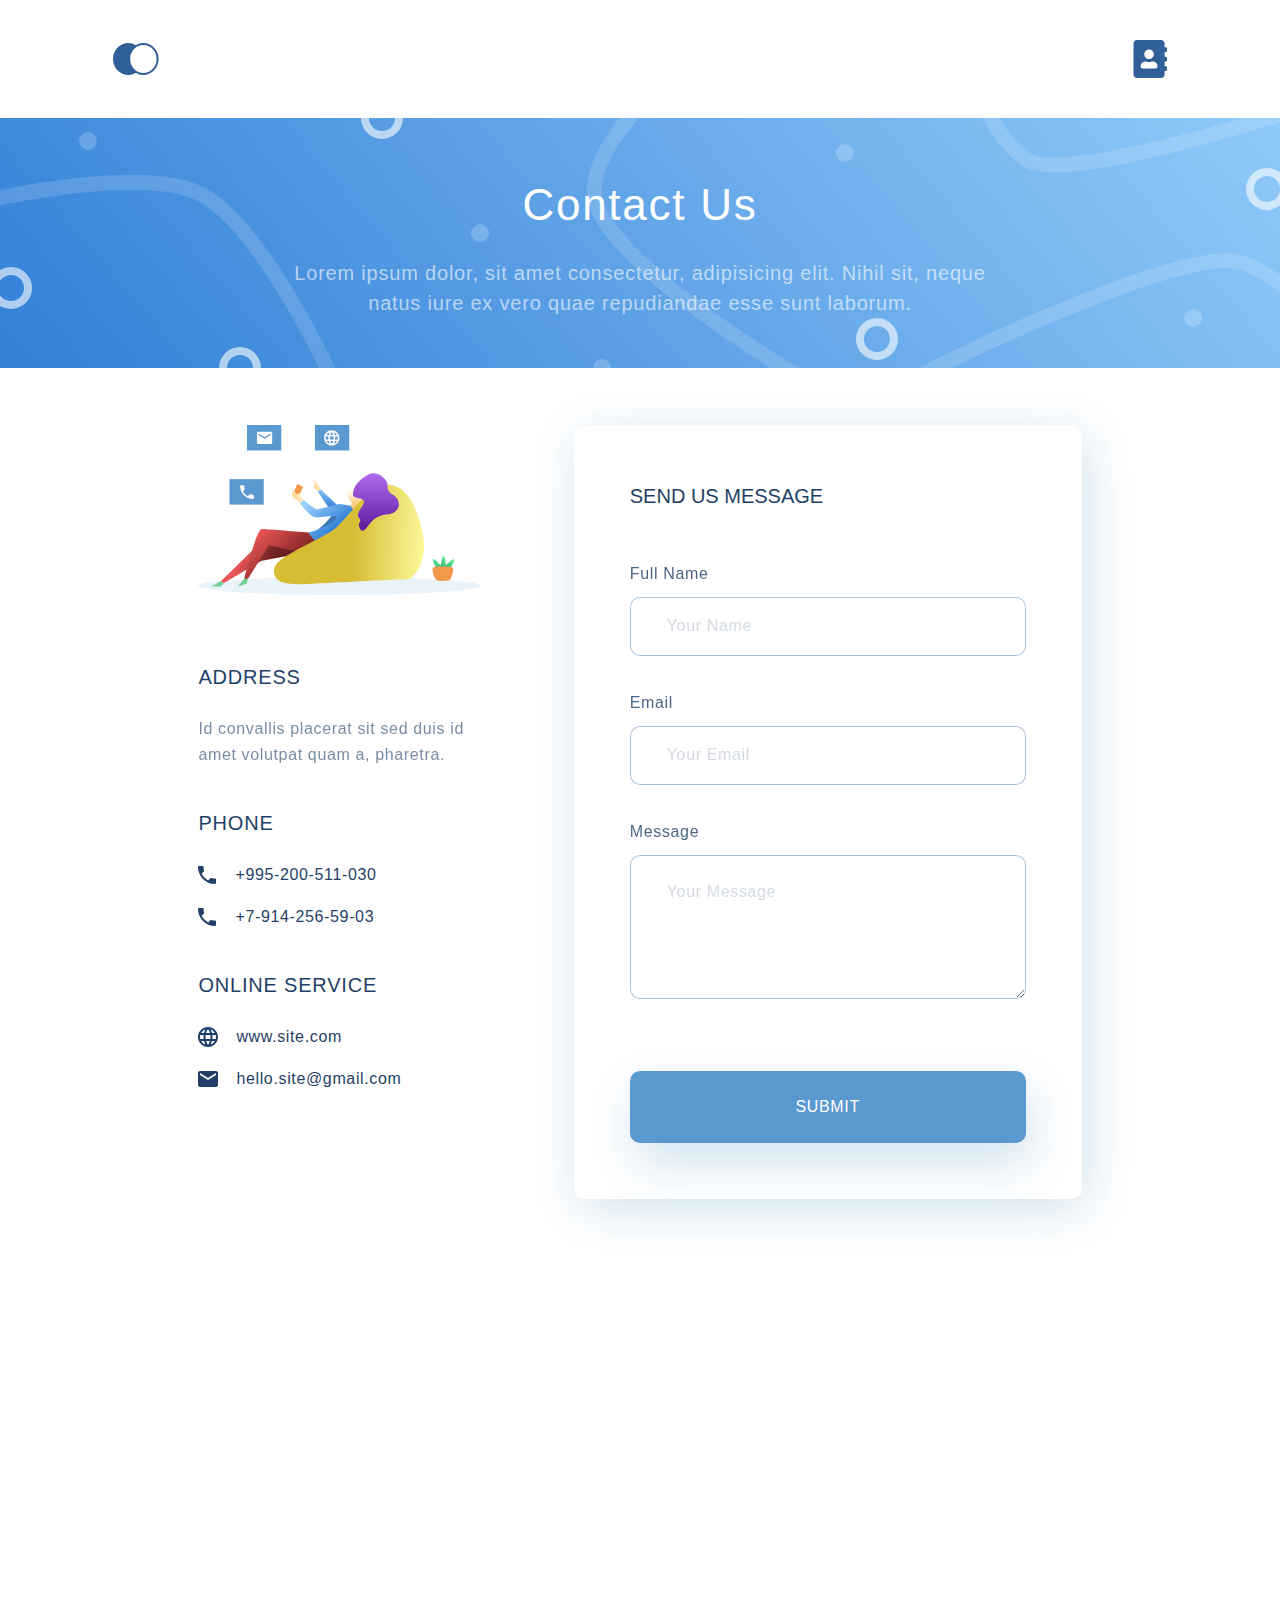
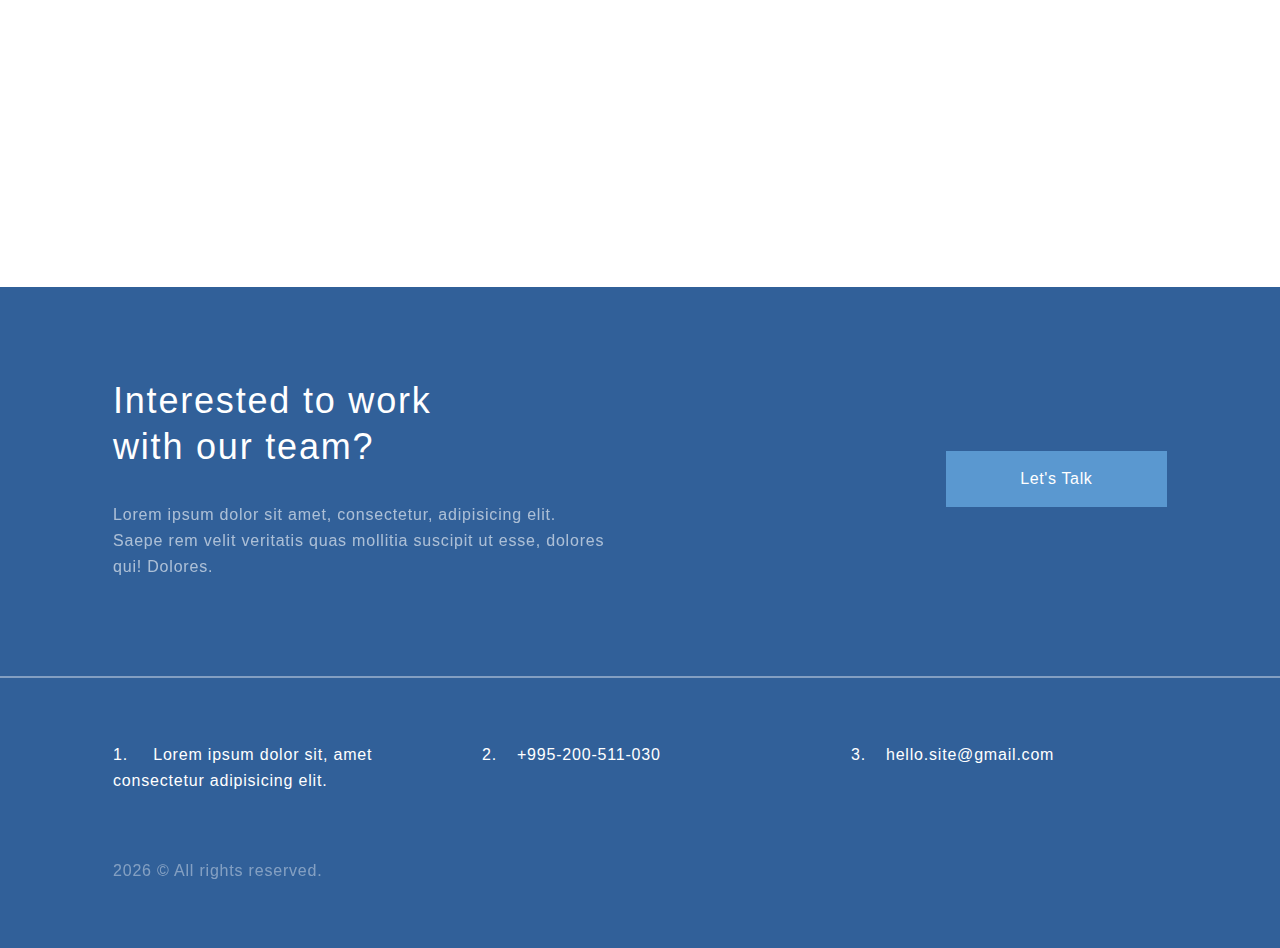
==== commit 1566f23a: "fix" ====
--- a/contacts.html
+++ b/contacts.html
@@ -12,20 +12,20 @@
 			<div class="header-wrapper">
 				<header class="header">
 					<a href="index.html"><div class="header__logo"></div></a>
-					<a href="#"><div class="header__adress-book"></div></a>
+					<a href="contacts.html"><div class="header__contacts"></div></a>
 				</header>
 			</div>
 			<div class="contact-us">
-				<div class="contact-us__picture">
+				<div class="contact-us__background"> <!-- would be better called "background"  -->
 				</div>
 				<div class="contact-us__text-wrapper">
 					<h2 class="contact-us__title">Contact Us</h2>
-					<p class="contact-us__discription">Lorem ipsum dolor, sit amet consectetur, adipisicing elit. Nihil sit, neque natus iure ex vero quae repudiandae esse sunt laborum.</p>
+					<p class="contact-us__description">Lorem ipsum dolor, sit amet consectetur, adipisicing elit. Nihil sit, neque natus iure ex vero quae repudiandae esse sunt laborum.</p>
 				</div>
 			</div>
 			<div class="contacts-wrapper">
 				<div class="contacts">
-					<div class="contacts__picture">
+					<div class="contacts__img"> <!-- would be better called img or image -->
 					</div>
 					<div class="contacts__blocks-wrapper">
 						<div class="contacts__block">
@@ -36,36 +36,36 @@
 							<h6 class="contacts__title">PHONE</h6>
 							<div class="contacts__subblock-container">
 								<div class="contacts__subblock-wrapper">
-									<div class="phone-picture"></div>
+									<div class="phone-img"></div>
 									<p class="contacts__text">+995-200-511-030</p>
-								</div>	
-								<div class="contacts__subblock-wrapper">	
-									<div class="phone-picture"></div>
+								</div>
+								<div class="contacts__subblock-wrapper">
+									<div class="phone-img"></div>
 									<p class="contacts__text">+7-914-256-59-03</p>
 								</div>
-							</div>	
+							</div>
 						</div>
 						<div class="contacts__block">
 							<h6 class="contacts__title">ONLINE SERVICE</h6>
 							<div class="contacts__subblock-container">
 								<div class="contacts__subblock-wrapper">
-									<div class="website-picture"></div>
+									<div class="website-img"></div>
 									<a class="contacts__text contacts__text_link" href="index.html">www.site.com</a>
 								</div>
 								<div class="contacts__subblock-wrapper">
-									<div class="email-picture">
+									<div class="email-img">
 									</div>
 									<p class="contacts__text">hello.site@gmail.com</p>
 								</div>
-							</div>	
-						</div>	
+							</div>
+						</div>
 					</div>
 				</div>
 				<div class="feedback-form">
 					<form class="feedback-form__form" action="#">
 						<h6 class="feedback-form__form-title">SEND US MESSAGE</h6>
 						<div class="form-wrapper">
-							<div class="input-group">	
+							<div class="input-group">
 								<label for="username" class="input-group__title">Full Name</label>
 								<input id="username" class="input-group__field" type="text" name="username" placeholder="Your Name">
 							</div>
@@ -73,27 +73,26 @@
 								<label for="email" class="input-group__title">Email</label>
 								<input id="email" class="input-group__field" type="text" name="email" placeholder="Your Email">
 							</div>
-							<div class="input-group">	
+							<div class="input-group">
 								<label for="message" class="input-group__title">Message</label>
-								<textarea name="message" id="message" class="input-group__field input-group__field_message" 
+								<textarea name="message" id="message" class="input-group__field input-group__field_message"
 								 placeholder="Your Message"></textarea>
 							</div>
-						</div>		
+						</div>
 						<input class="submit-button" type="submit" name="submit" value="SUBMIT">
 					</form>
 				</div>
 			</div>
 			<div class="map">
-				<!--<img class="map__picture" src="img/map.jpg" alt="map"> -->
 				<script type="text/javascript" charset="utf-8" async src="https://api-maps.yandex.ru/services/constructor/1.0/js/?um=constructor%3A4d855d459cd8497566e1f2d325d7fdea9a1fae99216091e5ba767d08ab508b16&amp;lang=ru_RU&amp;scroll=true"></script>
 			</div>
 			<footer class="footer">
-				<div class="footer__feedback">
-					<div class="footer__feedback-wrapper">
+				<div class="footer__feedback-wrapper">
+					<div class="footer__feedback">
 						<div class="footer__feedback-title">
 							<h3>Interested to work with our team?</h3>
 						</div>
-						<div class="footer__feedback-discription">
+						<div class="footer__feedback-description">
 							<p>Lorem ipsum dolor sit amet, consectetur, adipisicing elit. Saepe rem velit veritatis quas mollitia suscipit ut esse, dolores qui! Dolores.</p>
 						</div>
 					</div>
@@ -119,7 +118,7 @@
 					<div class="footer__contacts-copyright">
 						<p><script type="text/javascript">
 	 					document.write(new Date().getFullYear());
-						</script> 
+						</script>
 						© All rights reserved.</p>
 					</div>
 				</div>
@@ -127,4 +126,4 @@
 		</div>
 	</div>
 </body>
-</html>+</html>
--- a/style.css
+++ b/style.css
@@ -1,18 +1,9 @@
  * {
- 	margin: 0; 
+ 	margin: 0;
  	padding: 0;
  	box-sizing: border-box;
  }
- /*
- todo:
- BEM notification
- content position
- excess max-width in what-we-do__title class
-class without styles what-we-do__content__title
-class without styles what-we-do__content__link
-unclickable space between text and arrow
-to use padding for what-we-do block
- */
+
  html, body {
  	font-family: 'Roboto', sans-serif;
 	font-style: normal;
@@ -20,8 +11,7 @@
 	height: 100%;
  }
 
-
-.wrapper {
+.page-wrapper {
 	display: flex;
 	flex-direction: column;
 	min-height: 100%;
@@ -44,22 +34,29 @@
 
 .header {
 	width: 100%;
-    margin: 34px 0;
-    padding: 5px 0px;
+    margin: 40px 0;
     display: flex;
     justify-content: space-between;
-    align-items: center;
+}
+
+.header a {
+	display: flex;
+	align-items: center;
 }
 
 .header__logo {
-	Width: 45.5px;
+	Width: 46px;
 	Height: 32px;
+	border: none;
+	background-color: transparent;
 	background-image: url("data:image/svg+xml,%3Csvg width='46' height='32' viewBox='0 0 46 32' fill='none' xmlns='http://www.w3.org/2000/svg'%3E%3Cellipse cx='15.1867' cy='16' rx='15.1867' ry='16' fill='%23316099'/%3E%3Cpath d='M44.5599 16C44.5599 24.3341 38.1597 31 30.3732 31C22.5866 31 16.1865 24.3341 16.1865 16C16.1865 7.66593 22.5866 1 30.3732 1C38.1597 1 44.5599 7.66593 44.5599 16Z' fill='white' stroke='%23316099' stroke-width='2'/%3E%3C/svg%3E");
 }
 
-.header__adress-book {
+.header__contacts {
 	height: 38px;
-	width: 33.5px;
+	width: 34px;
+	border: none;
+	background-color: transparent;
 	background-image: url("data:image/svg+xml,%3Csvg width='34' height='38' viewBox='0 0 34 38' fill='none' xmlns='http://www.w3.org/2000/svg'%3E%3Cpath d='M33.1039 11.875C33.5967 11.875 34 11.4742 34 10.9844V8.01562C34 7.52578 33.5967 7.125 33.1039 7.125H31.6103V3.5625C31.6103 1.5957 30.0047 0 28.0257 0H4.1282C2.14919 0 0.543579 1.5957 0.543579 3.5625V34.4375C0.543579 36.4043 2.14919 38 4.1282 38H28.0257C30.0047 38 31.6103 36.4043 31.6103 34.4375V30.875H33.1039C33.5967 30.875 34 30.4742 34 29.9844V27.0156C34 26.5258 33.5967 26.125 33.1039 26.125H31.6103V21.375H33.1039C33.5967 21.375 34 20.9742 34 20.4844V17.5156C34 17.0258 33.5967 16.625 33.1039 16.625H31.6103V11.875H33.1039ZM16.0769 9.5C18.7131 9.5 20.8564 11.6301 20.8564 14.25C20.8564 16.8699 18.7131 19 16.0769 19C13.4407 19 11.2974 16.8699 11.2974 14.25C11.2974 11.6301 13.4407 9.5 16.0769 9.5ZM24.441 27.075C24.441 27.8617 23.6942 28.5 22.7682 28.5H9.38564C8.45961 28.5 7.71282 27.8617 7.71282 27.075V25.65C7.71282 23.2898 9.96067 21.375 12.7313 21.375H13.1047C14.0232 21.7535 15.0239 21.9688 16.0769 21.9688C17.1299 21.9688 18.1381 21.7535 19.0492 21.375H19.4226C22.1932 21.375 24.441 23.2898 24.441 25.65V27.075Z' fill='%23316099'/%3E%3C/svg%3E%0A");
 }
 
@@ -70,7 +67,7 @@
 	margin-top: 107px;
 }
 
-.automation-tool__title-wrapper {
+.automation-tool__description {
 	max-width: 504px;
 }
 
@@ -82,7 +79,7 @@
 	color: #1F3F68;
 }
 
-.automation-tool__discription {
+.automation-tool__text {
 	font-size: 16px;
 	line-height: 26px;
 	letter-spacing: 0.05em;
@@ -108,7 +105,7 @@
 	cursor: pointer;
 }
 
-.automation-tool__picture {
+.automation-tool__img {
 	background-image: url("data:image/svg+xml,%3Csvg width='554' height='492' viewBox='0 0 554 492' fill='none' xmlns='http://www.w3.org/2000/svg'%3E%3Cpath opacity='0.4' d='M502.917 49.964C386.277 -5.53999 334.826 146.239 254.396 171.212C174.036 207.747 96.5492 164.984 48.7035 201.641C-27.137 259.745 6.15026 361.394 54.7019 404.164C124.328 465.498 248.058 443.423 375.949 377.103C536.18 294.013 605.19 98.6316 502.917 49.964Z' fill='%2398C3E8'/%3E%3Cpath opacity='0.2' d='M115.308 110.461C119.336 120.531 107.252 136.242 89.9299 141.479C75.0252 145.985 60.5234 145.507 56.4951 135.033C52.9315 125.768 64.1488 115.698 77.0394 110.461C89.9299 105.224 111.28 100.39 115.308 110.461Z' fill='%2398C3E8'/%3E%3Cpath opacity='0.2' d='M247.033 89.9163C243.898 81.9083 254.941 63.2214 268.626 59.1389C280.402 55.6261 291.434 47.3482 294.567 55.6758C297.338 63.0424 288.853 79.7042 278.663 83.8053C268.473 87.9064 250.168 97.9242 247.033 89.9163Z' fill='%2398C3E8'/%3E%3Cpath opacity='0.2' d='M238.004 486.474C234.869 478.466 244.468 466.051 258.153 461.969C269.929 458.456 281.366 458.896 284.499 467.223C287.271 474.59 278.38 482.534 268.19 486.635C258 490.736 241.138 494.482 238.004 486.474Z' fill='%2398C3E8'/%3E%3Cpath opacity='0.2' d='M379.623 445.655C373.101 430.323 393.888 396.256 422.323 388.453C446.79 381.739 486.299 395.471 492.817 411.414C498.584 425.518 460.817 423.185 439.645 431.027C418.473 438.868 386.144 460.986 379.623 445.655Z' fill='%2398C3E8'/%3E%3Cmask id='mask0_1_975' style='mask-type:alpha' maskUnits='userSpaceOnUse' x='16' y='40' width='522' height='396'%3E%3Cpath d='M488.7 51.2C375.447 1.18841 330.05 148.31 253.592 174.53C177.5 211.844 102.11 172.967 57.1912 209.489C-14.0101 267.381 20.5311 364.015 68.1821 403.709C136.516 460.632 254.56 435.983 375.447 368.749C526.903 284.515 588.004 95.0517 488.7 51.2Z' fill='%2398C3E8'/%3E%3C/mask%3E%3Cg mask='url(%23mask0_1_975)'%3E%3Crect x='-68.8521' y='-24.1636' width='648.685' height='549.044' fill='url(%23paint0_linear_1_975)'/%3E%3Cpath d='M12.9963 150.717C72.476 180.711 139.073 264.667 139.073 304.755C139.073 354.067 34.5174 429.645 -13.4392 472.518L395.802 498.953C381.229 433.712 344.433 288.672 366.825 256.459C395.802 214.772 513.067 224.94 578.817 232.565L596.61 47.0088C564.582 60.396 492.902 98.863 453.757 88.6955C417.523 79.2841 348.015 38.7054 318.529 12.9478' stroke='white' stroke-opacity='0.2' stroke-width='15'/%3E%3Cpath d='M166.017 104.964C182.285 189.693 226.514 345.018 273.284 288.487C331.747 217.823 378.009 126.315 421.729 186.812C456.705 235.209 508.153 330.682 529.505 372.368' stroke='white' stroke-opacity='0.2' stroke-width='15'/%3E%3Cpath fill-rule='evenodd' clip-rule='evenodd' d='M349.352 154.369C349.352 157.928 346.466 160.814 342.907 160.814C339.347 160.814 336.461 157.928 336.461 154.369C336.461 150.809 339.347 147.924 342.907 147.924C346.466 147.924 349.352 150.809 349.352 154.369ZM82.6787 293.748C86.2383 293.748 89.1239 290.862 89.1239 287.303C89.1239 283.743 86.2383 280.857 82.6787 280.857C79.119 280.857 76.2334 283.743 76.2334 287.303C76.2334 290.862 79.119 293.748 82.6787 293.748ZM222.863 375.925C226.423 375.925 229.309 373.039 229.309 369.48C229.309 365.92 226.423 363.034 222.863 363.034C219.304 363.034 216.418 365.92 216.418 369.48C216.418 373.039 219.304 375.925 222.863 375.925ZM443.614 280.857C447.173 280.857 450.059 277.972 450.059 274.412C450.059 270.852 447.173 267.967 443.614 267.967C440.054 267.967 437.169 270.852 437.169 274.412C437.169 277.972 440.054 280.857 443.614 280.857Z' fill='white' fill-opacity='0.6'/%3E%3Ccircle cx='58.5089' cy='357.395' r='13.7245' stroke='white' stroke-opacity='0.4' stroke-width='8'/%3E%3Ccircle cx='525.791' cy='134.227' r='13.7245' stroke='white' stroke-opacity='0.4' stroke-width='8'/%3E%3Ccircle cx='324.376' cy='321.946' r='13.7245' stroke='white' stroke-opacity='0.4' stroke-width='8'/%3E%3C/g%3E%3Cg filter='url(%23filter0_d_1_975)'%3E%3Crect x='364.659' y='97.1675' width='70.898' height='70.898' rx='10' fill='white'/%3E%3C/g%3E%3Cpath d='M396.886 145.507V135.839H403.331V145.507H411.388V132.616H416.221L400.108 118.115L383.995 132.616H388.829V145.507H396.886Z' fill='%235A98D0'/%3E%3Cg filter='url(%23filter1_d_1_975)'%3E%3Cpath d='M354.527 10H332.427C329.377 10 326.905 12.1194 326.905 14.7338V33.6796C326.905 36.294 329.377 38.4133 332.427 38.4133H354.527C357.576 38.4133 360.048 36.294 360.048 33.6796V14.7338C360.048 12.1194 357.576 10 354.527 10Z' fill='%2356CCF2'/%3E%3C/g%3E%3Cg clip-path='url(%23clip0_1_975)'%3E%3Cpath d='M351.769 23.2136H348.409L351.02 20.9604L349.884 19.9728L346.129 23.2136H344.518V21.8227L348.272 18.5819L347.128 17.6014L344.518 19.8546V16.9546H342.907V19.8546L340.296 17.6014L339.152 18.5819L342.907 21.8227V23.2136H341.295L337.541 19.9728L336.405 20.9604L339.015 23.2136H335.656V24.6045H339.015L336.405 26.8578L337.541 27.8453L341.295 24.6045H342.907V25.9954L339.152 29.2362L340.296 30.2168L342.907 27.9635V30.8636H344.518V27.9635L347.128 30.2168L348.272 29.2362L344.518 25.9954V24.6045H346.129L349.884 27.8453L351.02 26.8578L348.409 24.6045H351.769V23.2136Z' fill='white'/%3E%3C/g%3E%3Cg filter='url(%23filter2_d_1_975)'%3E%3Cpath d='M494.6 81.6311H472.5C469.45 81.6311 466.978 83.7505 466.978 86.3649V105.311C466.978 107.925 469.45 110.044 472.5 110.044H494.6C497.649 110.044 500.121 107.925 500.121 105.311V86.3649C500.121 83.7505 497.649 81.6311 494.6 81.6311Z' fill='%23F2C94C'/%3E%3C/g%3E%3Cpath d='M491.148 93.4541C491.148 89.9769 487.925 87.1951 483.897 87.1951C479.869 87.1951 476.646 89.9769 476.646 93.4541C476.646 95.61 477.935 97.5572 479.869 98.67V100.409C479.869 101.313 480.513 102.078 481.48 102.356V102.495C481.48 103.677 482.527 104.581 483.897 104.581C485.267 104.581 486.314 103.677 486.314 102.495V102.356C487.281 102.078 487.925 101.313 487.925 100.409V98.67C489.859 97.5572 491.148 95.61 491.148 93.4541ZM478.257 93.4541C478.257 90.7419 480.755 88.586 483.897 88.586C487.039 88.586 489.537 90.7419 489.537 93.4541C489.537 95.8882 487.442 97.905 484.703 98.2527V96.5141L486.072 95.3318C486.394 95.0536 486.394 94.6364 486.072 94.3582C485.75 94.08 485.267 94.08 484.944 94.3582L483.897 95.2623L482.85 94.3582C482.527 94.08 482.044 94.08 481.722 94.3582C481.399 94.6364 481.399 95.0536 481.722 95.3318L483.091 96.5141V98.2527C480.352 97.905 478.257 95.8882 478.257 93.4541ZM483.897 103.19C483.414 103.19 483.091 102.912 483.091 102.495H484.703C484.703 102.912 484.38 103.19 483.897 103.19ZM486.314 100.409C486.314 100.826 485.992 101.104 485.508 101.104H482.286C481.802 101.104 481.48 100.826 481.48 100.409V99.3654C482.205 99.574 483.011 99.7131 483.897 99.7131C484.783 99.7131 485.589 99.574 486.314 99.3654V100.409Z' fill='white'/%3E%3Cg filter='url(%23filter3_d_1_975)'%3E%3Cpath d='M317.355 81.6311H295.255C292.205 81.6311 289.733 83.7505 289.733 86.3649V105.311C289.733 107.925 292.205 110.044 295.255 110.044H317.355C320.404 110.044 322.876 107.925 322.876 105.311V86.3649C322.876 83.7505 320.404 81.6311 317.355 81.6311Z' fill='%23F58A8A'/%3E%3C/g%3E%3Cg clip-path='url(%23clip1_1_975)'%3E%3Cpath d='M311.486 92.7588H310.68V91.3679C310.68 89.4484 308.875 87.8906 306.652 87.8906C304.428 87.8906 302.624 89.4484 302.624 91.3679V92.7588H301.818C300.932 92.7588 300.207 93.3847 300.207 94.1497V101.104C300.207 101.869 300.932 102.495 301.818 102.495H311.486C312.372 102.495 313.097 101.869 313.097 101.104V94.1497C313.097 93.3847 312.372 92.7588 311.486 92.7588ZM306.652 99.0178C305.766 99.0178 305.04 98.3919 305.04 97.6269C305.04 96.8619 305.766 96.236 306.652 96.236C307.538 96.236 308.263 96.8619 308.263 97.6269C308.263 98.3919 307.538 99.0178 306.652 99.0178ZM309.149 92.7588H304.154V91.3679C304.154 90.1786 305.274 89.212 306.652 89.212C308.029 89.212 309.149 90.1786 309.149 91.3679V92.7588Z' fill='white'/%3E%3C/g%3E%3Cg filter='url(%23filter4_d_1_975)'%3E%3Cpath d='M457.539 10H435.44C432.39 10 429.918 12.1194 429.918 14.7338V33.6796C429.918 36.294 432.39 38.4133 435.44 38.4133H457.539C460.589 38.4133 463.061 36.294 463.061 33.6796V14.7338C463.061 12.1194 460.589 10 457.539 10Z' fill='%236FCF97'/%3E%3C/g%3E%3Cpath d='M451.115 20.3596H437.958V27.4579H451.115V20.3596Z' fill='white'/%3E%3Cpath d='M454.662 21.7722L451.758 22.8259V25.0218L454.662 26.0755H455.715V21.7722H454.662Z' fill='white'/%3E%3Cpath d='M402.84 164.037C401.94 167.553 403.159 169.58 404.118 170.079C406.022 171.07 408.147 172.311 408.147 172.311C408.147 172.311 421.383 194.986 425.219 196.608C429.695 198.502 439.925 199.486 439.925 199.486L444.401 190.534C444.401 190.534 434.171 188.296 429.695 187.337C426.679 186.691 413.39 172.311 413.39 172.311L415.948 167.835H411.152C407.635 165.277 405.73 160.009 405.73 160.009C405.73 160.009 403.454 161.636 402.84 164.037Z' fill='url(%23paint1_linear_1_975)'/%3E%3Cpath d='M455.278 204.723C453.667 203.112 444.402 200.56 439.97 199.486L444.402 190.624C446.147 190.624 451.25 190.221 457.695 188.61C465.752 186.596 468.571 179.345 477.836 186.998C485.248 193.121 498.112 219.896 503.618 232.518C494.96 240.77 489.21 243.45 477.836 245.811C477.165 244.469 475.178 239.93 472.6 232.518C469.377 223.253 459.306 223.253 457.695 220.03C456.084 216.808 457.292 206.737 455.278 204.723Z' fill='url(%23paint2_linear_1_975)'/%3E%3Cpath d='M484.282 296.165C481.381 289.72 481.328 259.105 480.253 245.006C490.078 243.075 495.266 240.587 503.618 232.115C503.618 232.115 517.314 238.561 516.508 253.465C515.702 268.37 521.761 275.895 525.37 280.858C528.593 285.289 536.247 294.688 540.275 300.999L536.247 308.653C531.816 303.953 518.844 294.393 512.077 288.914C505.309 283.436 503.08 269.713 502.006 262.327C501.335 270.115 497.978 284.402 499.589 288.914C501.201 293.426 518.522 307.042 525.37 313.89L522.953 320.738C511.271 315.232 487.182 302.61 484.282 296.165Z' fill='url(%23paint3_linear_1_975)'/%3E%3Cpath d='M450.444 177.33C450.766 176.041 450.31 172.228 450.847 170.885C454.714 171.53 456.889 174.242 457.695 175.316C458.501 175.182 459.656 174.807 460.112 175.719C460.515 176.525 460.112 178.136 458.903 179.344L461.723 186.998C460.387 187.866 459.573 188.158 458.098 188.61C458.903 186.595 458.501 184.984 458.098 184.178C455.197 186.434 454.069 186.327 452.861 186.193L451.652 180.956L449.638 181.359C450.041 180.687 450.122 178.619 450.444 177.33Z' fill='url(%23paint4_linear_1_975)'/%3E%3Cpath d='M457.695 175.316C456.084 173.06 452.189 171.422 450.444 170.885C447.221 168.468 448.833 163.231 456.486 160.814C464.14 158.397 467.363 164.843 468.974 166.454C470.585 168.065 471.391 173.302 478.642 176.525C485.893 179.747 485.49 175.719 489.921 175.719C494.352 175.719 496.366 178.539 495.561 180.956C494.755 183.373 494.352 186.192 499.186 189.415C504.02 192.638 499.589 197.069 499.186 201.903C498.783 206.737 492.338 204.32 485.49 204.32C478.642 204.32 479.85 204.32 478.642 199.889C477.433 195.458 475.419 193.846 473.002 192.638C470.585 191.429 464.946 192.235 463.737 191.026C462.77 190.06 460.112 182.836 458.903 179.344C459.44 178.539 460.434 176.686 460.112 175.719C459.79 174.752 458.366 175.048 457.695 175.316Z' fill='%23F2994A'/%3E%3Cpath d='M442.387 224.059L461.723 222.85C463.979 223.172 467.766 225.938 469.377 227.281C468.84 228.49 467.282 230.907 465.349 230.907C463.415 230.907 449.236 228.49 442.387 227.281H440.776V221.239L442.387 224.059Z' fill='url(%23paint5_linear_1_975)'/%3E%3Cpath d='M440.776 230.101V216.405H433.928V230.101H440.776Z' fill='%23F2C94C'/%3E%3Cpath d='M536.247 332.017C534.313 331.695 526.444 324.229 522.953 320.738L525.37 313.89C526.982 314.561 530.365 315.743 531.01 316.709C531.815 317.918 538.664 332.42 536.247 332.017Z' fill='%235A98D0'/%3E%3Cpath d='M545.915 323.155C544.948 321.543 539.066 313.755 536.247 308.653L540.275 300.999C542.155 302.61 542.289 302.61 544.303 305.43C545.24 306.741 547.123 325.169 545.915 323.155Z' fill='%235A98D0'/%3E%3Cpath opacity='0.2' d='M504.423 250.646L502.006 262.73C502.409 267.162 504.826 278.038 508.854 285.692C504.02 270.384 505.631 258.971 504.423 250.646Z' fill='black'/%3E%3Cpath d='M157.605 431.515L156.396 427.487L162.842 426.279C165.93 427.89 171.865 431.435 170.898 432.724C170.576 433.368 161.902 432.187 157.605 431.515Z' fill='%23D06262'/%3E%3Cpath d='M124.976 393.649L128.601 399.692C128.333 403.854 127.473 412.018 126.184 411.374C124.895 410.729 120.813 400.363 118.933 395.261L124.976 393.649Z' fill='%23D06262'/%3E%3Cpath d='M103.89 357.39C99.5968 352.93 95.6953 344.524 94.2812 340.879C98.4124 338.881 107.593 334.314 111.267 332.035C114.941 329.755 121.909 324.584 124.933 322.283C126.698 323.873 131.832 327.797 138.254 330.766C154.747 338.553 164.167 348.609 167.422 357.614C170.027 364.818 159.357 375.481 153.295 379.949C149.783 373.981 147.67 371.567 143.506 365.882L144.922 359.279L136.604 356.808C137.833 358.448 141.863 363.848 148.145 372.332C159.48 386.5 163.406 410.707 163.952 421.04C161.837 421.504 156.63 422.361 152.72 422.073C152.258 417.054 145.97 405.905 139.966 396.034C138.744 397.495 137.051 399.242 136.065 399.333C131.075 397.85 129.529 391.304 129.38 388.217L133.151 385.057C132.635 384.232 132.151 383.457 131.708 382.744C125.534 372.794 109.258 362.964 103.89 357.39Z' fill='%231F3F68'/%3E%3Cpath d='M126.464 321.333C114.754 330.365 90.5161 346.565 87.2405 339.099C83.1459 329.767 83.9481 329.693 81.6842 327.07C79.4202 324.446 78.8668 318.429 77.8432 316.096C77.3287 314.924 73.1808 309.794 69.865 303.48C69.865 303.48 69.7654 303.298 69.5969 302.964C67.2428 298.37 65.3835 293.2 65.6894 288.492C65.9234 281.594 71.1709 277.144 71.1709 277.144C74.2983 273.81 77.2316 273.25 78.2476 273.34L78.2664 273.353C80.7115 275.016 84.3264 277.474 85.6068 277.356C86.8904 277.238 88.7212 274.815 89.9297 273.606C96.0574 274.256 97.9287 272.687 102.718 273.34C108.625 274.146 124.573 282.469 137.061 260.313C138.301 260.603 141.097 261.706 143.103 261.521C136.255 281.663 130.213 287.932 124.573 289.906C120.245 291.421 116.835 291.843 114.141 291.816C113.647 294.443 112.99 298.762 111.895 303.167C114.146 307.288 116.526 311.074 118.395 312.771C123.25 317.178 128.733 319.611 126.464 321.333Z' fill='white'/%3E%3Cpath d='M126.234 345.221L137.042 357.172L144.922 359.279L144.451 362.963C146.26 360.639 148.579 355.059 143.381 351.33C138.184 347.601 129.784 345.704 126.234 345.221Z' fill='black' fill-opacity='0.2'/%3E%3Cpath d='M133.133 385.04L139.818 396.156L138.726 397.47C137.739 395.538 135.148 393.754 132.957 391.933C131.205 390.476 130.838 387.948 130.873 386.866L133.133 385.04Z' fill='black' fill-opacity='0.2'/%3E%3Cpath d='M102.068 324.386C90.6298 323.173 76.7195 311.21 71.1941 305.381C83.9708 316.746 98.8176 319.83 103.521 318.184C107.283 316.867 110.167 307.063 111.683 303.013L114.743 308.252C115.284 314.136 113.507 325.599 102.068 324.386Z' fill='black' fill-opacity='0.2'/%3E%3Cpath d='M97.9595 301.706C95.4234 302.169 88.8608 296.609 85.916 293.914C96.7561 301.816 96.7777 297.776 110.474 288.108C109.879 288.972 104.029 300.596 97.9595 301.706Z' fill='black' fill-opacity='0.2'/%3E%3Cpath d='M114.502 290.122C113.122 289.845 111.921 289.378 110.474 288.108L111.683 285.288C111.548 284.617 111.36 283.113 111.683 282.468C112.005 281.824 113.294 281.126 113.697 280.857L113.294 282.871L115.308 280.454L118.531 283.274L118.128 286.094L115.711 287.302L114.502 290.122Z' fill='%23F2994A'/%3E%3Cpath d='M143.909 257.493L143.103 261.521C141.814 261.844 138.404 260.85 137.061 260.313C137.464 259.104 138.753 255.882 139.075 254.27C139.397 252.659 142.432 250.914 143.909 250.242H145.52L143.909 253.062V257.493Z' fill='%23F2994A'/%3E%3Cpath d='M76.2334 265.147C76.8779 266.436 78.6504 269.175 79.456 270.384C79.9931 269.31 80.7451 266.919 79.456 265.953C78.167 264.986 77.0391 263.401 76.6362 262.73C77.0391 262.461 78.0864 261.924 79.0532 261.924C78.4087 257.09 81.7387 255.345 83.4843 255.076L90.3324 254.673L90.7353 256.688C93.2865 254.271 97.9056 249.034 95.972 247.423C93.5551 245.408 86.3041 250.645 81.4702 250.645C76.6362 250.645 74.6221 253.062 73.4136 255.479C72.2051 257.896 75.4277 263.536 76.2334 265.147Z' fill='%23316099'/%3E%3Cpath d='M85.4987 277.635C84.2097 277.635 80.5305 275.083 78.2478 273.606C79.322 273.069 79.8591 271.028 79.8591 270.384C79.8591 269.578 80.6648 266.355 79.8591 265.953C79.0535 265.55 76.6365 263.938 76.6365 263.133C76.6365 262.488 78.2478 262.327 79.0535 262.327C78.7849 260.984 78.7312 257.896 80.6648 256.285C82.5984 254.673 87.9157 254.539 90.3327 254.673C90.467 255.211 90.9772 257.493 91.944 262.327C92.9108 267.161 90.7355 269.444 89.527 269.981L89.9298 273.606C88.9899 274.815 86.7878 277.635 85.4987 277.635Z' fill='%23F2994A'/%3E%3Cpath d='M162.842 426.279L162.439 421.445C159.594 422.207 157.904 422.342 154.785 422.251L156.397 427.487L162.842 426.279Z' fill='%2398C3E8'/%3E%3Cpath d='M128.601 399.692L133.435 398.081C131.278 395.602 130.552 394.187 129.81 391.635L124.976 393.65L128.601 399.692Z' fill='%2398C3E8'/%3E%3Crect opacity='0.8' x='150.354' y='200.292' width='214.534' height='152.512' rx='5' fill='url(%23paint6_linear_1_975)'/%3E%3Cpath d='M150.354 205.292C150.354 202.53 152.593 200.292 155.354 200.292H212.376V352.804H155.354C152.593 352.804 150.354 350.565 150.354 347.804V205.292Z' fill='white'/%3E%3Ccircle cx='160.022' cy='209.959' r='3.22264' fill='%23FA9595'/%3E%3Ccircle cx='170.495' cy='209.959' r='3.22264' fill='%23FDF397'/%3E%3Ccircle cx='180.163' cy='209.959' r='3.22264' fill='%23C1FEBB'/%3E%3Cpath opacity='0.4' fill-rule='evenodd' clip-rule='evenodd' d='M157.605 285.691H204.334V291.331H157.605V285.691ZM157.605 296.97H204.333V302.61H157.605V296.97ZM189.025 309.861H157.605V315.501H189.025V309.861Z' fill='%235A98D0'/%3E%3Cpath opacity='0.1' fill-rule='evenodd' clip-rule='evenodd' d='M300.206 220.433H346.935V226.072H300.206V220.433ZM300.206 231.712H346.935V237.352H300.206V231.712ZM331.627 244.603H300.206V250.242H331.627V244.603Z' fill='black'/%3E%3Cg filter='url(%23filter5_d_1_975)'%3E%3Crect x='143.909' y='221.238' width='65.2584' height='40.2829' rx='5' fill='%2356CCF2'/%3E%3C/g%3E%3Cpath d='M163.316 248.553C163.316 248.214 163.175 247.957 162.894 247.78C162.618 247.602 162.157 247.446 161.511 247.311C160.865 247.175 160.326 247.003 159.894 246.795C158.946 246.337 158.472 245.673 158.472 244.803C158.472 244.074 158.779 243.464 159.394 242.975C160.009 242.485 160.79 242.24 161.738 242.24C162.748 242.24 163.563 242.49 164.183 242.99C164.808 243.49 165.121 244.139 165.121 244.936H163.222C163.222 244.571 163.087 244.269 162.816 244.03C162.545 243.785 162.186 243.662 161.738 243.662C161.321 243.662 160.98 243.759 160.714 243.951C160.454 244.144 160.324 244.402 160.324 244.725C160.324 245.017 160.446 245.243 160.691 245.405C160.936 245.566 161.431 245.73 162.175 245.897C162.92 246.058 163.503 246.253 163.925 246.483C164.352 246.707 164.667 246.977 164.871 247.295C165.079 247.613 165.183 247.998 165.183 248.451C165.183 249.212 164.868 249.829 164.238 250.303C163.608 250.772 162.782 251.006 161.761 251.006C161.069 251.006 160.451 250.881 159.91 250.631C159.368 250.381 158.946 250.037 158.644 249.6C158.342 249.162 158.191 248.691 158.191 248.186H160.035C160.061 248.634 160.23 248.98 160.542 249.225C160.855 249.464 161.269 249.584 161.785 249.584C162.285 249.584 162.665 249.49 162.925 249.303C163.186 249.11 163.316 248.86 163.316 248.553ZM169.663 250.85H167.764V242.397H169.663V250.85ZM167.647 240.201C167.647 239.91 167.738 239.668 167.921 239.475C168.108 239.282 168.374 239.186 168.717 239.186C169.061 239.186 169.327 239.282 169.514 239.475C169.702 239.668 169.796 239.91 169.796 240.201C169.796 240.488 169.702 240.727 169.514 240.92C169.327 241.108 169.061 241.201 168.717 241.201C168.374 241.201 168.108 241.108 167.921 240.92C167.738 240.727 167.647 240.488 167.647 240.201ZM174.916 240.342V242.397H176.408V243.803H174.916V248.522C174.916 248.845 174.978 249.079 175.103 249.225C175.234 249.365 175.463 249.436 175.791 249.436C176.01 249.436 176.231 249.41 176.455 249.358V250.826C176.023 250.946 175.606 251.006 175.205 251.006C173.747 251.006 173.017 250.201 173.017 248.592V243.803H171.627V242.397H173.017V240.342H174.916ZM182.388 251.006C181.185 251.006 180.208 250.628 179.458 249.873C178.713 249.113 178.341 248.102 178.341 246.842V246.608C178.341 245.764 178.502 245.011 178.825 244.35C179.153 243.683 179.612 243.165 180.2 242.795C180.789 242.425 181.445 242.24 182.169 242.24C183.32 242.24 184.208 242.608 184.833 243.342C185.463 244.076 185.778 245.115 185.778 246.459V247.225H180.255C180.312 247.923 180.544 248.475 180.95 248.881C181.362 249.287 181.877 249.49 182.497 249.49C183.367 249.49 184.075 249.139 184.622 248.436L185.646 249.412C185.307 249.918 184.854 250.311 184.286 250.592C183.724 250.868 183.091 251.006 182.388 251.006ZM182.161 243.764C181.64 243.764 181.219 243.946 180.896 244.311C180.578 244.675 180.375 245.183 180.286 245.834H183.903V245.694C183.862 245.058 183.692 244.579 183.396 244.256C183.099 243.928 182.687 243.764 182.161 243.764Z' fill='white'/%3E%3Crect x='226.086' y='214.793' width='63.647' height='62.0357' rx='5' fill='%23EB5757'/%3E%3Cg clip-path='url(%23clip2_1_975)'%3E%3Cpath d='M251.062 234.935V257.493L268.786 246.214L251.062 234.935Z' fill='white'/%3E%3C/g%3E%3Cg filter='url(%23filter6_d_1_975)'%3E%3Crect x='226.086' y='287.302' width='124.071' height='50.7565' rx='5' fill='%236FCF97'/%3E%3C/g%3E%3Cpath d='M236.962 323.557C244.616 318.32 247.839 311.472 262.34 311.472C276.842 311.472 278.115 319.529 286.913 319.529C297.387 319.529 307.457 303.818 318.737 303.818C330.016 303.818 332.836 311.875 338.878 312.278' stroke='black' stroke-opacity='0.1' stroke-width='2' stroke-linecap='round' stroke-linejoin='round'/%3E%3Cpath d='M236.56 323.96C244.213 318.723 246.227 303.416 260.729 303.416C275.231 303.416 278.518 316.709 287.316 316.709C297.79 316.709 307.055 294.956 318.334 294.956C329.613 294.956 333.239 311.875 339.281 312.278' stroke='white' stroke-width='2' stroke-linecap='round' stroke-linejoin='round'/%3E%3Cdefs%3E%3Cfilter id='filter0_d_1_975' x='314.659' y='47.1675' width='170.898' height='170.898' filterUnits='userSpaceOnUse' color-interpolation-filters='sRGB'%3E%3CfeFlood flood-opacity='0' result='BackgroundImageFix'/%3E%3CfeColorMatrix in='SourceAlpha' type='matrix' values='0 0 0 0 0 0 0 0 0 0 0 0 0 0 0 0 0 0 127 0' result='hardAlpha'/%3E%3CfeOffset/%3E%3CfeGaussianBlur stdDeviation='25'/%3E%3CfeColorMatrix type='matrix' values='0 0 0 0 0.0627451 0 0 0 0 0.439216 0 0 0 0 0.694118 0 0 0 0.25 0'/%3E%3CfeBlend mode='normal' in2='BackgroundImageFix' result='effect1_dropShadow_1_975'/%3E%3CfeBlend mode='normal' in='SourceGraphic' in2='effect1_dropShadow_1_975' result='shape'/%3E%3C/filter%3E%3Cfilter id='filter1_d_1_975' x='316.905' y='0' width='63.1433' height='58.4133' filterUnits='userSpaceOnUse' color-interpolation-filters='sRGB'%3E%3CfeFlood flood-opacity='0' result='BackgroundImageFix'/%3E%3CfeColorMatrix in='SourceAlpha' type='matrix' values='0 0 0 0 0 0 0 0 0 0 0 0 0 0 0 0 0 0 127 0' result='hardAlpha'/%3E%3CfeOffset dx='5' dy='5'/%3E%3CfeGaussianBlur stdDeviation='7.5'/%3E%3CfeColorMatrix type='matrix' values='0 0 0 0 0 0 0 0 0 0 0 0 0 0 0 0 0 0 0.15 0'/%3E%3CfeBlend mode='normal' in2='BackgroundImageFix' result='effect1_dropShadow_1_975'/%3E%3CfeBlend mode='normal' in='SourceGraphic' in2='effect1_dropShadow_1_975' result='shape'/%3E%3C/filter%3E%3Cfilter id='filter2_d_1_975' x='456.978' y='71.6311' width='63.1433' height='58.4133' filterUnits='userSpaceOnUse' color-interpolation-filters='sRGB'%3E%3CfeFlood flood-opacity='0' result='BackgroundImageFix'/%3E%3CfeColorMatrix in='SourceAlpha' type='matrix' values='0 0 0 0 0 0 0 0 0 0 0 0 0 0 0 0 0 0 127 0' result='hardAlpha'/%3E%3CfeOffset dx='5' dy='5'/%3E%3CfeGaussianBlur stdDeviation='7.5'/%3E%3CfeColorMatrix type='matrix' values='0 0 0 0 0 0 0 0 0 0 0 0 0 0 0 0 0 0 0.15 0'/%3E%3CfeBlend mode='normal' in2='BackgroundImageFix' result='effect1_dropShadow_1_975'/%3E%3CfeBlend mode='normal' in='SourceGraphic' in2='effect1_dropShadow_1_975' result='shape'/%3E%3C/filter%3E%3Cfilter id='filter3_d_1_975' x='279.733' y='71.6311' width='63.1433' height='58.4133' filterUnits='userSpaceOnUse' color-interpolation-filters='sRGB'%3E%3CfeFlood flood-opacity='0' result='BackgroundImageFix'/%3E%3CfeColorMatrix in='SourceAlpha' type='matrix' values='0 0 0 0 0 0 0 0 0 0 0 0 0 0 0 0 0 0 127 0' result='hardAlpha'/%3E%3CfeOffset dx='5' dy='5'/%3E%3CfeGaussianBlur stdDeviation='7.5'/%3E%3CfeColorMatrix type='matrix' values='0 0 0 0 0 0 0 0 0 0 0 0 0 0 0 0 0 0 0.15 0'/%3E%3CfeBlend mode='normal' in2='BackgroundImageFix' result='effect1_dropShadow_1_975'/%3E%3CfeBlend mode='normal' in='SourceGraphic' in2='effect1_dropShadow_1_975' result='shape'/%3E%3C/filter%3E%3Cfilter id='filter4_d_1_975' x='419.918' y='0' width='63.1433' height='58.4133' filterUnits='userSpaceOnUse' color-interpolation-filters='sRGB'%3E%3CfeFlood flood-opacity='0' result='BackgroundImageFix'/%3E%3CfeColorMatrix in='SourceAlpha' type='matrix' values='0 0 0 0 0 0 0 0 0 0 0 0 0 0 0 0 0 0 127 0' result='hardAlpha'/%3E%3CfeOffset dx='5' dy='5'/%3E%3CfeGaussianBlur stdDeviation='7.5'/%3E%3CfeColorMatrix type='matrix' values='0 0 0 0 0 0 0 0 0 0 0 0 0 0 0 0 0 0 0.15 0'/%3E%3CfeBlend mode='normal' in2='BackgroundImageFix' result='effect1_dropShadow_1_975'/%3E%3CfeBlend mode='normal' in='SourceGraphic' in2='effect1_dropShadow_1_975' result='shape'/%3E%3C/filter%3E%3Cfilter id='filter5_d_1_975' x='138.909' y='216.238' width='85.2583' height='60.283' filterUnits='userSpaceOnUse' color-interpolation-filters='sRGB'%3E%3CfeFlood flood-opacity='0' result='BackgroundImageFix'/%3E%3CfeColorMatrix in='SourceAlpha' type='matrix' values='0 0 0 0 0 0 0 0 0 0 0 0 0 0 0 0 0 0 127 0' result='hardAlpha'/%3E%3CfeOffset dx='5' dy='5'/%3E%3CfeGaussianBlur stdDeviation='5'/%3E%3CfeColorMatrix type='matrix' values='0 0 0 0 0.0627451 0 0 0 0 0.439216 0 0 0 0 0.694118 0 0 0 0.2 0'/%3E%3CfeBlend mode='normal' in2='BackgroundImageFix' result='effect1_dropShadow_1_975'/%3E%3CfeBlend mode='normal' in='SourceGraphic' in2='effect1_dropShadow_1_975' result='shape'/%3E%3C/filter%3E%3Cfilter id='filter6_d_1_975' x='216.086' y='281.302' width='144.072' height='70.7566' filterUnits='userSpaceOnUse' color-interpolation-filters='sRGB'%3E%3CfeFlood flood-opacity='0' result='BackgroundImageFix'/%3E%3CfeColorMatrix in='SourceAlpha' type='matrix' values='0 0 0 0 0 0 0 0 0 0 0 0 0 0 0 0 0 0 127 0' result='hardAlpha'/%3E%3CfeOffset dy='4'/%3E%3CfeGaussianBlur stdDeviation='5'/%3E%3CfeColorMatrix type='matrix' values='0 0 0 0 0.435294 0 0 0 0 0.811765 0 0 0 0 0.592157 0 0 0 0.2 0'/%3E%3CfeBlend mode='normal' in2='BackgroundImageFix' result='effect1_dropShadow_1_975'/%3E%3CfeBlend mode='normal' in='SourceGraphic' in2='effect1_dropShadow_1_975' result='shape'/%3E%3C/filter%3E%3ClinearGradient id='paint0_linear_1_975' x1='302.314' y1='-60.9987' x2='271.841' y2='479.458' gradientUnits='userSpaceOnUse'%3E%3Cstop stop-color='%23D1ECFF'/%3E%3Cstop offset='1' stop-color='%231070B1'/%3E%3C/linearGradient%3E%3ClinearGradient id='paint1_linear_1_975' x1='450.651' y1='170.14' x2='408.942' y2='197.387' gradientUnits='userSpaceOnUse'%3E%3Cstop stop-color='%23FFF8E1'/%3E%3Cstop offset='1' stop-color='%23FFCC80'/%3E%3C/linearGradient%3E%3ClinearGradient id='paint2_linear_1_975' x1='471.794' y1='183.567' x2='471.794' y2='245.811' gradientUnits='userSpaceOnUse'%3E%3Cstop stop-color='%23AF6CED'/%3E%3Cstop offset='1' stop-color='%235E199D'/%3E%3C/linearGradient%3E%3ClinearGradient id='paint3_linear_1_975' x1='510.264' y1='232.115' x2='510.264' y2='320.738' gradientUnits='userSpaceOnUse'%3E%3Cstop stop-color='%23EB5757'/%3E%3Cstop offset='1' stop-color='%23872727'/%3E%3C/linearGradient%3E%3ClinearGradient id='paint4_linear_1_975' x1='463.527' y1='175.434' x2='448.928' y2='181.564' gradientUnits='userSpaceOnUse'%3E%3Cstop stop-color='%23FFF8E1'/%3E%3Cstop offset='1' stop-color='%23FFCC80'/%3E%3C/linearGradient%3E%3ClinearGradient id='paint5_linear_1_975' x1='473.646' y1='223.72' x2='464.235' y2='240.864' gradientUnits='userSpaceOnUse'%3E%3Cstop stop-color='%23FFF8E1'/%3E%3Cstop offset='1' stop-color='%23FFCC80'/%3E%3C/linearGradient%3E%3ClinearGradient id='paint6_linear_1_975' x1='155.505' y1='256.007' x2='401.633' y2='282.996' gradientUnits='userSpaceOnUse'%3E%3Cstop offset='0.127122' stop-color='white'/%3E%3Cstop offset='0.972261' stop-color='white' stop-opacity='0.8'/%3E%3C/linearGradient%3E%3CclipPath id='clip0_1_975'%3E%3Crect width='19.3358' height='16.6908' fill='white' transform='translate(334.044 15.5637)'/%3E%3C/clipPath%3E%3CclipPath id='clip1_1_975'%3E%3Crect width='19.3358' height='16.6908' fill='white' transform='translate(296.984 87.1951)'/%3E%3C/clipPath%3E%3CclipPath id='clip2_1_975'%3E%3Crect width='38.6716' height='38.6716' fill='white' transform='translate(238.171 226.878)'/%3E%3C/clipPath%3E%3C/defs%3E%3C/svg%3E%0A");
 	background-position: right;
 	background-repeat: no-repeat;
@@ -124,7 +121,7 @@
 }
 
 .what-we-do__title {
-	font-weight: 300;	
+	font-weight: 300;
 	font-size: 36px;
 	line-height: 46px;
 	text-align: center;
@@ -132,12 +129,12 @@
 	color: #000000;
 	margin: 0 auto;
 }
-
+ /* it will be better to use margin */
 .what-we-do-wrapper {
 	display: grid;
     gap: 32px;
     grid-template-columns: repeat(3, 1fr);
-	padding: 64px 0;
+	margin: 64px 0;
 }
 
 .card {
@@ -150,7 +147,7 @@
     justify-content: space-between;
 }
 
-.card__picture {
+.card__img {
 	background-position: center;
 	background-repeat: no-repeat;
 	background-size: contain;
@@ -159,15 +156,15 @@
 	margin-bottom: 50px;
 }
 
-.card__picture_make-your-business {
+.card__img_make-your-business {
 	background-image: url("data:image/svg+xml,%3Csvg width='183' height='122' viewBox='0 0 183 122' fill='none' xmlns='http://www.w3.org/2000/svg'%3E%3Cpath d='M182.848 61.2577C182.842 72.3503 179.707 83.2273 173.786 92.6966C167.866 102.166 159.389 109.862 149.284 114.942C148.692 115.244 148.091 115.533 147.486 115.812C147.214 115.943 146.946 116.064 146.67 116.185C144.943 116.958 143.172 117.651 141.356 118.266C139.924 118.754 138.455 119.197 136.972 119.578C122.959 123.22 108.083 121.957 94.9259 116.008C94.3869 115.761 93.8478 115.51 93.3183 115.249C83.4676 110.44 75.1112 103.152 69.1126 94.1377C63.1139 85.123 59.6907 74.7088 59.1964 63.9711C58.7021 53.2333 61.1547 42.5615 66.3009 33.0583C71.4471 23.5551 79.1002 15.5651 88.4694 9.91398C97.8386 4.26286 108.584 1.15554 119.596 0.913069C130.607 0.670602 141.485 3.30179 151.106 8.53476C160.727 13.7677 168.742 21.4127 174.322 30.6797C179.902 39.9468 182.846 50.4998 182.848 61.2483V61.2577Z' fill='url(%23paint0_linear_1_1130)'/%3E%3Cpath d='M96.7432 98.5181L89.9121 88.1044C89.9121 88.1044 108.836 66.7555 110.73 65.4939C110.73 65.4939 101.184 81.1215 96.7432 98.5181Z' fill='url(%23paint1_linear_1_1130)'/%3E%3Cpath d='M89.9122 88.1044L77.0322 99.2769L53.338 88.1044L35.2107 89.0727C35.2107 89.0727 46.5021 92.7968 49.6791 92.6432L52.8609 92.4896C52.8609 92.4896 72.3192 110.799 76.7937 112.195C81.2683 113.592 95.9657 102.643 95.9657 102.643L96.8196 98.5507L89.9122 88.1044Z' fill='url(%23paint2_linear_1_1130)'/%3E%3Cpath d='M125.451 62.9661C123.661 63.8118 121.737 64.3534 119.76 64.5675C117.475 64.9027 114.002 63.6644 114.002 63.6644C116.626 61.6487 116.016 56.8957 116.016 56.8957L116.073 56.8678C118.873 56.6583 121.215 55.1081 122.851 53.6091C122.26 57.6778 125.451 62.9661 125.451 62.9661Z' fill='url(%23paint3_linear_1_1130)'/%3E%3Cpath d='M125.451 47.8273V50.6205C124.706 51.7056 123.835 52.7037 122.856 53.5952C121.22 55.0988 118.878 56.649 116.078 56.8538C114.806 56.9487 113.528 56.7658 112.338 56.3185C104.705 53.5254 110.072 38.745 110.072 38.745C112.495 32.7304 123.467 35.6399 123.467 35.6399C124.936 37.3484 125.218 42.12 125.16 42.5856C124.916 43.2396 124.596 43.8643 124.206 44.4476C124.206 44.4476 126.291 42.5297 127.006 43.8052C127.722 45.0808 125.451 47.8273 125.451 47.8273Z' fill='url(%23paint4_linear_1_1130)'/%3E%3Cpath d='M125.451 50.6298V47.8366C125.451 47.8366 127.717 45.1133 127.002 43.8285C126.286 42.5436 124.202 44.4709 124.202 44.4709C124.591 43.8876 124.911 43.2628 125.156 42.6088C125.213 42.1433 124.974 37.6417 123.462 35.6632C123.462 35.6632 112.49 32.7537 110.067 38.7682C110.067 38.7682 106.928 37.9908 104.223 34.3458C99.8012 28.3824 105.082 27.6516 110.315 28.8014C116.664 30.198 123.028 25.6172 130.303 30.2725C137.578 34.9277 131.056 45.509 125.451 50.6298Z' fill='%23262F72'/%3E%3Cg filter='url(%23filter0_d_1_1130)'%3E%3Cpath d='M75.5153 24.6396H13.6202C12.1238 24.6396 10.9106 25.8235 10.9106 27.2838V82.979C10.9106 84.4394 12.1238 85.6232 13.6202 85.6232H75.5153C77.0118 85.6232 78.2249 84.4394 78.2249 82.979V27.2838C78.2249 25.8235 77.0118 24.6396 75.5153 24.6396Z' fill='white'/%3E%3C/g%3E%3Cpath d='M21.2193 35.6911C21.0475 35.8809 20.8268 36.0223 20.5801 36.1008C20.2857 36.2005 19.9758 36.2493 19.6642 36.2451C19.3408 36.2523 19.0214 36.1752 18.7387 36.0216C18.471 35.8699 18.2565 35.6427 18.1234 35.3699C17.9718 35.0556 17.8951 34.7118 17.8992 34.3644V34.0944C17.8905 33.741 17.9605 33.39 18.1043 33.0656C18.2279 32.7904 18.4342 32.5583 18.6958 32.3999C19.0124 32.2326 19.3703 32.154 19.7298 32.1729C20.0893 32.1918 20.4364 32.3074 20.7327 32.5069C21.0173 32.7609 21.1885 33.1135 21.2098 33.4892H20.3941C20.3756 33.2994 20.2875 33.1225 20.146 32.9911C19.996 32.8789 19.8099 32.8228 19.6212 32.8328C19.4941 32.8259 19.3672 32.8509 19.2528 32.9055C19.1384 32.9601 19.0402 33.0425 18.9677 33.1447C18.8003 33.4266 18.7223 33.7506 18.7435 34.0757V34.3271C18.7228 34.6547 18.8079 34.9803 18.9868 35.2582C19.0693 35.3644 19.1773 35.4492 19.3012 35.5052C19.4251 35.5612 19.5612 35.5867 19.6976 35.5794C19.9391 35.6 20.1796 35.5301 20.3702 35.3839V34.6995H19.6069V34.099H21.2098L21.2193 35.6911Z' fill='%2364B5F6'/%3E%3Cpath d='M70.268 32.1671H26.4095C25.8747 32.1671 25.4412 32.5902 25.4412 33.1121V36.5477C25.4412 37.0696 25.8747 37.4927 26.4095 37.4927H70.268C70.8029 37.4927 71.2364 37.0696 71.2364 36.5477V33.1121C71.2364 32.5902 70.8029 32.1671 70.268 32.1671Z' fill='%23E7EEF2'/%3E%3Cpath d='M71.2364 40.5H25.4412V41.431H71.2364V40.5Z' fill='%23BBDEFB'/%3E%3Cpath d='M71.2364 42.5948H25.4412V43.5259H71.2364V42.5948Z' fill='%23E7E8E9'/%3E%3Cpath d='M71.2364 44.6897H25.4412V45.6208H71.2364V44.6897Z' fill='%23E7E8E9'/%3E%3Cpath d='M71.2364 46.7845H25.4412V47.7156H71.2364V46.7845Z' fill='%23E7E8E9'/%3E%3Cpath d='M71.2364 50.7042H25.4412V51.6353H71.2364V50.7042Z' fill='%23BBDEFB'/%3E%3Cpath d='M71.2364 52.7991H25.4412V53.7301H71.2364V52.7991Z' fill='%23E7E8E9'/%3E%3Cpath d='M71.2364 54.894H25.4412V55.8251H71.2364V54.894Z' fill='%23E7E8E9'/%3E%3Cpath d='M71.2364 56.9889H25.4412V57.9199H71.2364V56.9889Z' fill='%23E7E8E9'/%3E%3Cpath d='M71.2364 60.7921H25.4412V61.7232H71.2364V60.7921Z' fill='%23BBDEFB'/%3E%3Cpath d='M71.2364 62.887H25.4412V63.818H71.2364V62.887Z' fill='%23E7E8E9'/%3E%3Cpath d='M71.2364 64.9819H25.4412V65.913H71.2364V64.9819Z' fill='%23E7E8E9'/%3E%3Cpath d='M71.2364 67.0767H25.4412V68.0077H71.2364V67.0767Z' fill='%23E7E8E9'/%3E%3Cpath d='M71.2364 70.88H25.4412V71.8111H71.2364V70.88Z' fill='%23BBDEFB'/%3E%3Cpath d='M71.2364 72.9749H25.4412V73.9059H71.2364V72.9749Z' fill='%23E7E8E9'/%3E%3Cpath d='M71.2364 75.0697H25.4412V76.0007H71.2364V75.0697Z' fill='%23E7E8E9'/%3E%3Cpath d='M71.2364 77.1646H25.4412V78.0956H71.2364V77.1646Z' fill='%23E7E8E9'/%3E%3Cpath d='M141.952 85.4556C145.215 94.9337 147.633 105.906 149.284 114.942C148.692 115.244 148.091 115.533 147.486 115.812C147.214 115.943 146.947 116.064 146.67 116.185C144.943 116.958 143.172 117.651 141.356 118.266C139.925 118.755 138.455 119.197 136.972 119.578C122.96 123.22 108.083 121.957 94.926 116.008C94.3869 115.761 93.8479 115.51 93.3184 115.249C94.2724 110.468 95.4078 104.849 96.7387 98.5229C97.2221 96.2294 97.7293 93.8428 98.2604 91.3631C100.994 78.659 104.915 71.7413 108.154 67.9938L108.188 67.9566C108.803 67.2442 109.469 66.5752 110.182 65.9548C110.201 65.9323 110.224 65.912 110.248 65.8943C110.41 65.7547 110.573 65.6243 110.725 65.4986C112.676 63.9484 114.003 63.6645 114.003 63.6645L114.122 63.7064H114.189C115.225 64.1051 116.311 64.3666 117.418 64.4838H117.604H117.633C118.34 64.5498 119.051 64.5607 119.76 64.5164H119.803C121.772 64.3939 123.69 63.8538 125.423 62.9336C127.455 63.5895 129.369 64.5524 131.095 65.7873C136.027 69.3206 145.964 82.2761 145.964 82.2761L141.952 85.4556Z' fill='url(%23paint5_linear_1_1130)'/%3E%3Cpath d='M160.122 103.145C160.093 104.44 158.886 107.065 157.121 110.249C154.631 112.003 152.01 113.571 149.279 114.942C148.687 115.244 148.086 115.533 147.481 115.812C147.209 115.943 146.941 116.064 146.665 116.185C144.938 116.958 143.167 117.651 141.351 118.266L145.959 103.932L134.033 91.7122L141.947 85.4556L145.959 82.2854C145.959 82.2854 160.246 98.1411 160.122 103.145Z' fill='url(%23paint6_linear_1_1130)'/%3E%3Cdefs%3E%3Cfilter id='filter0_d_1_1130' x='0.910645' y='18.6396' width='87.3142' height='80.9835' filterUnits='userSpaceOnUse' color-interpolation-filters='sRGB'%3E%3CfeFlood flood-opacity='0' result='BackgroundImageFix'/%3E%3CfeColorMatrix in='SourceAlpha' type='matrix' values='0 0 0 0 0 0 0 0 0 0 0 0 0 0 0 0 0 0 127 0' result='hardAlpha'/%3E%3CfeOffset dy='4'/%3E%3CfeGaussianBlur stdDeviation='5'/%3E%3CfeColorMatrix type='matrix' values='0 0 0 0 0 0 0 0 0 0 0 0 0 0 0 0 0 0 0.15 0'/%3E%3CfeBlend mode='normal' in2='BackgroundImageFix' result='effect1_dropShadow_1_1130'/%3E%3CfeBlend mode='normal' in='SourceGraphic' in2='effect1_dropShadow_1_1130' result='shape'/%3E%3C/filter%3E%3ClinearGradient id='paint0_linear_1_1130' x1='121.245' y1='7.45283' x2='119.23' y2='126.433' gradientUnits='userSpaceOnUse'%3E%3Cstop stop-color='white' stop-opacity='0'/%3E%3Cstop offset='1' stop-color='%2364B5F6' stop-opacity='0.6'/%3E%3C/linearGradient%3E%3ClinearGradient id='paint1_linear_1_1130' x1='101.824' y1='63.278' x2='98.4146' y2='95.5333' gradientUnits='userSpaceOnUse'%3E%3Cstop stop-color='%2342A5F5'/%3E%3Cstop offset='1' stop-color='%231565C0'/%3E%3C/linearGradient%3E%3ClinearGradient id='paint2_linear_1_1130' x1='60.5412' y1='97.2193' x2='100.101' y2='102.592' gradientUnits='userSpaceOnUse'%3E%3Cstop stop-color='%23FFE082'/%3E%3Cstop offset='1' stop-color='%23FFA726'/%3E%3C/linearGradient%3E%3ClinearGradient id='paint3_linear_1_1130' x1='8898.78' y1='2327.97' x2='8901.43' y2='2118.66' gradientUnits='userSpaceOnUse'%3E%3Cstop stop-color='%23FFE082'/%3E%3Cstop offset='1' stop-color='%23FFA726'/%3E%3C/linearGradient%3E%3ClinearGradient id='paint4_linear_1_1130' x1='14160.6' y1='3728.4' x2='14909.9' y2='3728.4' gradientUnits='userSpaceOnUse'%3E%3Cstop stop-color='%23FFE082'/%3E%3Cstop offset='1' stop-color='%23FFA726'/%3E%3C/linearGradient%3E%3ClinearGradient id='paint5_linear_1_1130' x1='40576.6' y1='13813.8' x2='45975.7' y2='19174.5' gradientUnits='userSpaceOnUse'%3E%3Cstop stop-color='%2342A5F5'/%3E%3Cstop offset='1' stop-color='%231565C0'/%3E%3C/linearGradient%3E%3ClinearGradient id='paint6_linear_1_1130' x1='21739.8' y1='11218.5' x2='21382.1' y2='8911.55' gradientUnits='userSpaceOnUse'%3E%3Cstop stop-color='%23FFE082'/%3E%3Cstop offset='1' stop-color='%23FFA726'/%3E%3C/linearGradient%3E%3C/defs%3E%3C/svg%3E");
 }
 
-.card__picture_bring-technology {
+.card__img_bring-technology {
 	background-image: url("data:image/svg+xml,%3Csvg width='132' height='127' viewBox='0 0 132 127' fill='none' xmlns='http://www.w3.org/2000/svg'%3E%3Cpath d='M125.67 61.1242C125.678 69.5207 123.866 77.826 120.349 85.508C116.833 93.19 111.69 100.079 105.251 105.734C103.459 107.308 101.576 108.783 99.6104 110.15C97.0875 111.905 94.4315 113.474 91.6649 114.846H91.6359C91.0462 115.144 90.4469 115.428 89.8428 115.703C89.5673 115.833 89.2967 115.955 89.0163 116.076C87.2668 116.849 85.4721 117.543 83.6323 118.158C82.1824 118.624 80.6938 119.09 79.1907 119.472C70.5204 121.695 61.4574 122.106 52.6088 120.678C51.56 120.511 50.5257 120.32 49.4963 120.101L48.6263 119.91C46.0002 119.318 43.4171 118.562 40.8934 117.646C39.4273 117.115 37.9903 116.532 36.5823 115.899C36.0361 115.652 35.49 115.4 34.9535 115.139C34.5862 114.962 34.2237 114.781 33.8612 114.599C24.0273 109.621 15.7426 102.213 9.8556 93.1345C3.96854 84.0557 0.690642 73.6318 0.357539 62.9303C0.0244356 52.2289 2.64811 41.6343 7.95989 32.2316C13.2717 22.8289 21.0807 14.9558 30.5873 9.41863C40.0939 3.88145 50.9566 0.879105 62.0629 0.719034C73.1692 0.558963 84.1201 3.24692 93.7942 8.50766C103.468 13.7684 111.518 21.4129 117.119 30.6583C122.72 39.9038 125.671 50.418 125.67 61.1242Z' fill='url(%23paint0_linear_2_4)'/%3E%3Cpath d='M79.4226 65.4939C83.4147 69.4536 95.0431 84.8639 95.0431 84.8639L87.8998 94.9588L81.4767 74.904L79.4226 65.4939Z' fill='url(%23paint1_linear_2_4)'/%3E%3Cpath d='M91.6359 114.878C91.0462 115.177 90.4469 115.461 89.8428 115.736C89.5673 115.866 89.2967 115.987 89.0163 116.108C87.2668 116.882 85.4721 117.576 83.6323 118.191C82.1824 118.656 80.6938 119.122 79.1907 119.504C70.5204 121.727 61.4574 122.139 52.6088 120.711C51.56 120.543 50.5257 120.352 49.4963 120.133C45.7265 122.639 42.2466 124.759 39.9413 125.723L40.1298 124.172L40.9127 117.683L42.7251 102.585L49.9071 95.8904L33.7598 97.0969C33.7598 97.0969 35.4562 74.4101 42.0775 69.7423C48.6988 65.0745 55.6439 60.8912 55.6439 60.8912C56.4725 61.4179 57.3852 61.8097 58.3456 62.0512C60.6422 62.6631 63.0293 62.8977 65.4067 62.7453C68.2389 62.6195 71.0711 60.0806 71.2064 59.9502C71.2064 59.9502 75.6529 60.8027 79.4227 65.5124C81.3028 67.9369 82.6528 70.704 83.3906 73.6461C84.3186 77.0888 85.9667 85.1293 87.8419 94.8422C89.0695 101.094 90.3599 108.026 91.6359 114.878Z' fill='url(%23paint2_linear_2_4)'/%3E%3Cpath d='M95.0433 84.8824L101.935 92.6668L126.173 69.4769L127.091 64.7299L131.925 60.6816L129.774 66.8541V74.8947C129.774 74.8947 111.079 104.103 105.927 105.608C99.9006 107.374 87.9097 94.9494 87.9097 94.9494L95.0433 84.8824Z' fill='url(%23paint3_linear_2_4)'/%3E%3Cpath d='M69.8823 95.5271L75.5032 108.571L82.7673 105.561L77.4413 92.7972L69.8823 95.5271Z' fill='%237E57C2'/%3E%3Cpath d='M77.7119 103.954C76.8081 104.672 75.4597 104.504 73.7874 104.588C71.5408 104.645 69.3859 105.459 67.6977 106.889C65.4503 108.711 59.1673 113.476 52.8843 117.827C51.7437 118.614 50.6031 119.392 49.5012 120.156C45.7314 122.663 42.2516 124.782 39.9462 125.747C39.3401 126.037 38.6856 126.221 38.013 126.292C34.7845 126.371 34.0933 119.849 33.8952 114.645C33.8324 112.917 33.8179 111.338 33.784 110.197C33.6487 105.631 33.784 97.1529 33.784 97.1529L49.9313 95.9417L48.2204 106.721L47.9208 108.627V108.641L52.7539 106.917L52.9037 106.866L70.0611 100.721L71.2452 98.7507L71.9992 100.614H72.0717L79.4179 99.6824C79.4179 99.6824 79.5436 102.505 77.7119 103.954Z' fill='url(%23paint4_linear_2_4)'/%3E%3Cpath d='M74.0048 35.9684C73.5843 34.8597 73.2219 34.105 73.1155 33.8814V33.8255C73.1155 33.8255 72.7434 34.7107 69.9402 34.4964C67.137 34.2821 66.2091 32.9404 66.2091 32.9404C66.2091 32.9404 67.0887 35.8473 63.749 37.0911C60.535 38.293 59.2688 37.5151 59.1818 37.4592C59.3509 37.6362 61.8641 40.2263 60.1967 42.2807C58.4713 44.4096 54.5903 43.9903 54.5903 43.9903V44.0183C55.0787 45.0844 55.6257 46.1247 56.2288 47.1348C56.5477 47.6659 56.8619 48.155 57.1954 48.6116V48.6442C58.0513 49.9863 59.2071 51.1274 60.5785 51.9843C59.9757 55.3934 58.2446 58.5229 55.644 60.9053C56.5188 61.3453 57.4211 61.7327 58.3456 62.0653C60.1484 62.7221 62.5698 63.3743 64.7301 63.1926C67.2334 62.9346 69.5465 61.785 71.2161 59.9689L70.1094 55.8741L69.1137 52.1846C78.1129 49.9718 75.6384 40.3474 74.0048 35.9684ZM68.6111 52.3197L68.7706 52.2824L69.0267 52.2126C68.654 52.368 68.2602 52.4715 67.8571 52.52C68.065 52.4688 68.2776 52.4129 68.4999 52.3476L68.6111 52.3197Z' fill='url(%23paint5_linear_2_4)'/%3E%3Cpath d='M79.4226 33.7044C75.7108 36.9933 74.1062 36.0662 74.0047 35.9777V35.9684C73.5842 34.8597 73.2217 34.105 73.1202 33.8814L73.0961 33.8255C73.0961 33.8255 72.7191 34.7106 69.9159 34.4963C67.1127 34.282 66.1896 32.9404 66.1896 32.9404C66.1896 32.9404 67.0692 35.8473 63.7296 37.0911C60.5107 38.293 59.2445 37.515 59.1623 37.4591C59.3315 37.6315 61.8447 40.2216 60.1772 42.276C58.4518 44.4049 54.5709 43.9903 54.5709 43.9903V44.0136C55.0591 45.0813 55.606 46.1232 56.2093 47.1348C56.5315 47.6627 56.8537 48.155 57.1759 48.6115V48.6441C57.1759 48.6441 55.8516 51.1551 53.4883 51.1038C51.1249 51.0526 51.0717 48.7746 51.0717 48.7746C51.0717 48.7746 49.3995 51.6815 44.2329 48.8817C39.0664 46.082 42.5123 42.0244 42.5123 42.0244C42.5123 42.0244 38.8489 39.3225 38.8489 35.2743C38.8489 31.2261 44.5519 28.1468 44.5519 28.1468C44.5519 28.1468 42.5123 23.4464 45.9535 20.8563C49.3946 18.2662 54.566 20.0224 54.566 20.0224C54.566 20.0224 54.4646 14.0083 59.7326 14.1062C65.0007 14.204 66.1944 17.3112 66.1944 17.3112C66.1944 17.3112 70.9308 13.7801 75.6189 17.1062C80.307 20.4324 78.3786 26.2322 78.3786 26.2322C78.3786 26.2322 83.2939 30.2804 79.4226 33.7044Z' fill='url(%23paint6_linear_2_4)'/%3E%3Cpath opacity='0.15' d='M70.1481 55.8601C67.9008 55.1753 63.9038 52.5619 63.9038 52.5619C65.4812 52.7225 67.075 52.6408 68.6257 52.3196L68.7852 52.2824L69.0945 52.1938H69.138L70.1481 55.8601Z' fill='black'/%3E%3Cpath opacity='0.15' d='M52.0867 81.9569L49.907 95.9323L48.1961 106.712L44.2136 109.903L52.8793 106.87C52.8793 106.87 50.6319 100.684 52.0867 81.9569Z' fill='black'/%3E%3Cpath opacity='0.15' d='M49.4866 120.133C50.516 120.352 51.5503 120.543 52.5991 120.711C52.6522 119.756 52.7489 118.791 52.8842 117.827L49.4866 120.133Z' fill='black'/%3E%3Cdefs%3E%3ClinearGradient id='paint0_linear_2_4' x1='63.2571' y1='7.2717' x2='61.2657' y2='126.33' gradientUnits='userSpaceOnUse'%3E%3Cstop stop-color='white' stop-opacity='0'/%3E%3Cstop offset='1' stop-color='%2364B5F6' stop-opacity='0.6'/%3E%3C/linearGradient%3E%3ClinearGradient id='paint1_linear_2_4' x1='74.691' y1='61.4923' x2='91.027' y2='91.2737' gradientUnits='userSpaceOnUse'%3E%3Cstop stop-color='%23E57373'/%3E%3Cstop offset='1' stop-color='%23AD1457'/%3E%3C/linearGradient%3E%3ClinearGradient id='paint2_linear_2_4' x1='26460' y1='36322.6' x2='24759.5' y2='45029.9' gradientUnits='userSpaceOnUse'%3E%3Cstop stop-color='%23E57373'/%3E%3Cstop offset='1' stop-color='%23AD1457'/%3E%3C/linearGradient%3E%3ClinearGradient id='paint3_linear_2_4' x1='138.483' y1='72.258' x2='92.537' y2='99.8729' gradientUnits='userSpaceOnUse'%3E%3Cstop stop-color='%23FFF8E1'/%3E%3Cstop offset='1' stop-color='%23FFCC80'/%3E%3C/linearGradient%3E%3ClinearGradient id='paint4_linear_2_4' x1='20346.9' y1='20344.7' x2='17878.8' y2='18618.1' gradientUnits='userSpaceOnUse'%3E%3Cstop stop-color='%23FFF8E1'/%3E%3Cstop offset='1' stop-color='%23FFCC80'/%3E%3C/linearGradient%3E%3ClinearGradient id='paint5_linear_2_4' x1='78.7364' y1='40.7124' x2='53.4885' y2='51.4997' gradientUnits='userSpaceOnUse'%3E%3Cstop stop-color='%23FFF8E1'/%3E%3Cstop offset='1' stop-color='%23FFCC80'/%3E%3C/linearGradient%3E%3ClinearGradient id='paint6_linear_2_4' x1='72.8786' y1='13.9291' x2='44.4053' y2='53.8436' gradientUnits='userSpaceOnUse'%3E%3Cstop stop-color='%23FFB74D'/%3E%3Cstop offset='1' stop-color='%23F4511E'/%3E%3C/linearGradient%3E%3C/defs%3E%3C/svg%3E%0A");
 }
 
-.card__picture_build-your-digital {
+.card__img_build-your-digital {
 	background-image: url("data:image/svg+xml,%3Csvg width='163' height='120' viewBox='0 0 163 120' fill='none' xmlns='http://www.w3.org/2000/svg'%3E%3Cpath d='M162.853 59.8618C162.846 70.7666 159.683 81.4593 153.708 90.7683C147.733 100.077 139.178 107.643 128.981 112.637C128.522 112.866 128.06 113.085 127.594 113.296L127.498 113.342L127.166 113.493C126.891 113.621 126.622 113.74 126.342 113.859C124.6 114.618 122.812 115.3 120.98 115.904C119.94 116.249 118.889 116.568 117.826 116.861L116.555 117.195C102.415 120.775 87.4016 119.533 74.1239 113.685C73.5799 113.442 73.0359 113.195 72.5015 112.939L71.5387 112.481C62.009 107.734 53.9251 100.735 48.0651 92.1574C47.4489 91.2635 46.8616 90.3482 46.3032 89.4116C45.8057 88.597 45.3243 87.7717 44.859 86.9357C40.3361 78.5594 37.9841 69.2771 37.9988 59.8618C37.9988 58.7512 38.0309 57.6468 38.0951 56.5484C38.9977 41.1187 46.1968 26.6324 58.1614 16.1705C70.126 5.7087 85.912 0.0968064 102.162 0.528423C118.412 0.960039 133.844 7.40111 145.175 18.4817C156.506 29.5623 162.843 44.4082 162.838 59.8618H162.853Z' fill='url(%23paint0_linear_1_1168)'/%3E%3Cpath d='M88.1666 57.752C88.1666 57.752 74.2057 51.4595 72.9925 42.8009C71.7794 34.1424 72.6315 25.8683 79.5879 23.5526C79.5879 23.5526 83.9879 10.217 99.5856 15.5759C115.183 20.9349 112.723 37.0255 121.249 38.9522C129.775 40.8789 145.695 32.7649 148.733 42.6637C151.771 52.5624 141.781 51.9583 135.143 60.3606C128.504 68.7629 138.758 73.1745 136.881 78.9591C135.003 84.7437 127.912 88.7206 127.912 88.7206L88.1666 57.752Z' fill='url(%23paint1_linear_1_1168)'/%3E%3Cpath d='M69.0498 76.7441L72.9925 86.9358H73.421L79.5879 60.3606C75.6933 63.6053 69.0498 76.7441 69.0498 76.7441Z' fill='url(%23paint2_linear_1_1168)'/%3E%3Cpath d='M62.1272 90.8028L59.6287 91.9972C56.5284 93.7637 51.8972 93.2603 51.8972 93.2603C54.4006 95.9375 68.4963 98.9671 72.4583 98.8893L73.19 89.407H64.4091L62.1272 90.8028Z' fill='url(%23paint3_linear_1_1168)'/%3E%3Cpath d='M127.594 113.282L127.498 113.328L127.166 113.479C126.891 113.607 126.622 113.726 126.342 113.845C124.6 114.605 122.812 115.287 120.979 115.891C119.94 116.235 118.888 116.554 117.826 116.847L116.555 117.181C102.415 120.761 87.4014 119.519 74.1237 113.671C73.5798 113.429 73.0358 113.181 72.5014 112.925L71.5386 112.468C71.6734 108.541 71.8804 103.841 72.1837 98.8848C72.3762 95.7866 72.6121 92.5877 72.8913 89.4117C72.9635 88.5833 73.0406 87.7596 73.1176 86.9358C74.2537 75.2294 76.0735 64.3742 78.9908 60.9236L79.0341 60.8778C79.4046 60.3932 79.927 60.0327 80.5265 59.8481C84.7388 58.8962 87.7091 58.5759 88.1761 57.7521C88.6431 56.9284 88.1761 55.3083 88.1761 55.3083L89.0138 55.1985C90.2317 55.0246 92.5955 54.6585 94.834 54.1093C94.8481 54.1135 94.8632 54.1135 94.8773 54.1093C96.8559 53.6196 98.7286 52.9881 99.6433 52.2284L101.521 56.9741C101.521 56.9741 115.641 55.2763 121.153 60.379C121.187 60.4028 121.217 60.4304 121.244 60.4613C121.302 60.5113 121.357 60.5648 121.408 60.6215C121.736 60.9512 122.028 61.3115 122.279 61.697C124.075 64.4428 125.346 75.4628 126.227 87.4163C126.429 90.1622 126.612 92.9995 126.771 95.7774C127.137 102.194 127.411 108.408 127.594 113.282Z' fill='url(%23paint4_linear_1_1168)'/%3E%3Cpath opacity='0.15' d='M127.498 113.342L127.166 113.493C126.891 113.621 126.622 113.74 126.343 113.859C124.6 114.618 122.812 115.3 120.98 115.904C119.94 116.249 118.889 116.568 117.826 116.861C111.323 110.275 108.742 101.727 108.742 101.727L126.761 95.7773L127.498 113.342Z' fill='black'/%3E%3Cpath d='M121.148 60.3606C127.671 66.4472 129.091 79.2245 127.888 88.7343C126.684 98.244 124.45 107.15 119.81 106.875C115.169 106.601 99.1089 96.0108 92.9036 90.2354L96.5286 83.6224L109.642 88.8167V74.973L121.148 60.3606Z' fill='url(%23paint5_linear_1_1168)'/%3E%3Cpath d='M121.148 60.3606C127.671 66.4472 129.091 79.2245 127.888 88.7343C126.684 98.244 124.45 107.15 119.81 106.875C115.169 106.601 99.1089 96.0108 92.9036 90.2354L96.5286 83.6224L109.642 88.8167V74.973L121.148 60.3606Z' fill='url(%23paint6_linear_1_1168)'/%3E%3Cg filter='url(%23filter0_d_1_1168)'%3E%3Cpath d='M87.4107 86.9358H27.2393V89.4116H87.4107V86.9358Z' fill='url(%23paint7_linear_1_1168)'/%3E%3Cpath d='M61.2317 56.5485H15.4736L27.2393 86.9358H72.9925L61.2317 56.5485Z' fill='url(%23paint8_linear_1_1168)'/%3E%3C/g%3E%3Cpath d='M40.9788 89.4116C40.9788 89.4116 48.8739 93.1688 53.8902 93.2604C58.9065 93.3519 64.4138 89.4116 64.4138 89.4116H40.9788Z' fill='url(%23paint9_linear_1_1168)'/%3E%3Cpath d='M96.5288 83.6224C96.5288 83.6224 89.5869 80.2908 86.5973 79.9247C83.6078 79.5586 74.3262 86.9357 74.3262 86.9357H87.4205L92.9182 90.2353L96.5288 83.6224Z' fill='url(%23paint10_linear_1_1168)'/%3E%3Cpath d='M99.0562 44.723C99.0907 47.229 99.2836 49.7307 99.6339 52.2146C96.5288 53.8758 92.8942 54.7682 89.0044 55.203L88.7781 52.2146L88.6433 50.384V50.3245C87.8935 50.3085 87.1543 50.153 86.4673 49.8669C81.7688 47.9402 80.7578 38.522 80.7578 38.522C82.6401 38.4488 85.0905 35.2224 85.0905 35.2224C86.4625 37.2177 92.8268 41.0711 96.5192 40.0368C100.212 39.0025 99.9228 36.5267 99.9228 36.5267C100.591 36.7944 101.168 37.2313 101.593 37.7898C102.017 38.3482 102.272 39.0068 102.33 39.6936C102.527 42.1099 99.0562 44.723 99.0562 44.723Z' fill='url(%23paint11_linear_1_1168)'/%3E%3Cpath opacity='0.15' d='M95.9028 47.382C95.0314 48.7823 91.0887 51.011 88.7827 52.2238L88.6479 50.3932C88.7924 50.3932 88.932 50.3475 89.0668 50.32C90.9494 50.0033 92.7563 49.3661 94.4008 48.4391C94.4205 48.4318 94.4384 48.4209 94.4538 48.4071C94.9479 48.1293 95.4109 47.8043 95.8354 47.4369L95.9028 47.382Z' fill='black'/%3E%3Cpath opacity='0.15' d='M104.231 86.6795L114.447 90.6518L109.633 87.3523V74.996C109.633 74.996 108.126 85.7322 104.231 86.6795Z' fill='black'/%3E%3Cdefs%3E%3Cfilter id='filter0_d_1_1168' x='0.473633' y='41.5485' width='111.937' height='72.8632' filterUnits='userSpaceOnUse' color-interpolation-filters='sRGB'%3E%3CfeFlood flood-opacity='0' result='BackgroundImageFix'/%3E%3CfeColorMatrix in='SourceAlpha' type='matrix' values='0 0 0 0 0 0 0 0 0 0 0 0 0 0 0 0 0 0 127 0' result='hardAlpha'/%3E%3CfeOffset dx='5' dy='5'/%3E%3CfeGaussianBlur stdDeviation='10'/%3E%3CfeColorMatrix type='matrix' values='0 0 0 0 0 0 0 0 0 0 0 0 0 0 0 0 0 0 0.2 0'/%3E%3CfeBlend mode='normal' in2='BackgroundImageFix' result='effect1_dropShadow_1_1168'/%3E%3CfeBlend mode='normal' in='SourceGraphic' in2='effect1_dropShadow_1_1168' result='shape'/%3E%3C/filter%3E%3ClinearGradient id='paint0_linear_1_1168' x1='100.682' y1='6.95038' x2='98.7518' y2='123.935' gradientUnits='userSpaceOnUse'%3E%3Cstop stop-color='white' stop-opacity='0'/%3E%3Cstop offset='1' stop-color='%2364B5F6' stop-opacity='0.6'/%3E%3C/linearGradient%3E%3ClinearGradient id='paint1_linear_1_1168' x1='72.5352' y1='51.5098' x2='149.301' y2='51.5098' gradientUnits='userSpaceOnUse'%3E%3Cstop stop-color='%23EF9A9A'/%3E%3Cstop offset='1' stop-color='%23D81B60'/%3E%3C/linearGradient%3E%3ClinearGradient id='paint2_linear_1_1168' x1='73.7484' y1='74.703' x2='71.6543' y2='99.7499' gradientUnits='userSpaceOnUse'%3E%3Cstop stop-color='%237E57C2'/%3E%3Cstop offset='1' stop-color='%234527A0'/%3E%3C/linearGradient%3E%3ClinearGradient id='paint3_linear_1_1168' x1='6437.82' y1='2289.26' x2='6417.37' y2='2811.14' gradientUnits='userSpaceOnUse'%3E%3Cstop stop-color='%237E57C2'/%3E%3Cstop offset='1' stop-color='%234527A0'/%3E%3C/linearGradient%3E%3ClinearGradient id='paint4_linear_1_1168' x1='19218.4' y1='13459.8' x2='22870.4' y2='20504.6' gradientUnits='userSpaceOnUse'%3E%3Cstop stop-color='%237E57C2'/%3E%3Cstop offset='1' stop-color='%234527A0'/%3E%3C/linearGradient%3E%3ClinearGradient id='paint5_linear_1_1168' x1='13190.2' y1='8850.92' x2='16441.7' y2='14547.3' gradientUnits='userSpaceOnUse'%3E%3Cstop stop-color='%237E57C2'/%3E%3Cstop offset='1' stop-color='%234527A0'/%3E%3C/linearGradient%3E%3ClinearGradient id='paint6_linear_1_1168' x1='113.498' y1='65.5228' x2='108.523' y2='108.208' gradientUnits='userSpaceOnUse'%3E%3Cstop offset='0.14' stop-color='%237E57C2' stop-opacity='0'/%3E%3Cstop offset='0.26' stop-color='%23724DBB' stop-opacity='0.21'/%3E%3Cstop offset='0.48' stop-color='%235F3DAF' stop-opacity='0.55'/%3E%3Cstop offset='0.66' stop-color='%235131A7' stop-opacity='0.79'/%3E%3Cstop offset='0.81' stop-color='%23482AA2' stop-opacity='0.94'/%3E%3Cstop offset='0.91' stop-color='%234527A0'/%3E%3C/linearGradient%3E%3ClinearGradient id='paint7_linear_1_1168' x1='27.2393' y1='88.1714' x2='87.4107' y2='88.1714' gradientUnits='userSpaceOnUse'%3E%3Cstop stop-color='%23D2D4D5'/%3E%3Cstop offset='1' stop-color='%23AAACAE'/%3E%3C/linearGradient%3E%3ClinearGradient id='paint8_linear_1_1168' x1='509.561' y1='3803.3' x2='3753.12' y2='7682.63' gradientUnits='userSpaceOnUse'%3E%3Cstop stop-color='%23D2D4D5'/%3E%3Cstop offset='1' stop-color='%23AAACAE'/%3E%3C/linearGradient%3E%3ClinearGradient id='paint9_linear_1_1168' x1='42.4711' y1='85.2791' x2='61.3952' y2='93.8129' gradientUnits='userSpaceOnUse'%3E%3Cstop stop-color='%23FFF8E1'/%3E%3Cstop offset='1' stop-color='%23FFCC80'/%3E%3C/linearGradient%3E%3ClinearGradient id='paint10_linear_1_1168' x1='7441.16' y1='2664.58' x2='7908.43' y2='3198.89' gradientUnits='userSpaceOnUse'%3E%3Cstop stop-color='%23FFF8E1'/%3E%3Cstop offset='1' stop-color='%23FFCC80'/%3E%3C/linearGradient%3E%3ClinearGradient id='paint11_linear_1_1168' x1='7601.21' y1='2923.21' x2='8003.48' y2='3717.58' gradientUnits='userSpaceOnUse'%3E%3Cstop stop-color='%23FFF8E1'/%3E%3Cstop offset='1' stop-color='%23FFCC80'/%3E%3C/linearGradient%3E%3C/defs%3E%3C/svg%3E%0A");
 }
 
@@ -180,7 +177,7 @@
 	font-weight: 400;
 }
 
-.card__discription {
+.card__description {
 	font-size: 16px;
 	line-height: 26px;
 	letter-spacing: 0.05em;
@@ -228,15 +225,14 @@
 	color: #000000;
 }
 
-.our-project__discription {
+.our-project__description { /* typo */
 	font-size: 16px;
 	line-height: 26px;
 	text-align: center;
 	letter-spacing: 0.05em;
 	color: #222222;
 	max-width: 750px;
-	margin: 0 auto;
-	padding: 32px 0;
+	margin: 32px auto; /* it would be better to use margin */
 }
 
 .smart-home {
@@ -244,8 +240,7 @@
 	position: relative;
 }
 
-.smart-home__picture {
-	max-width: 1140px;
+.smart-home__img {
 	width: 100%;
 }
 
@@ -272,7 +267,7 @@
 	position: relative;
 }
 
-.our-project__apps-picture {
+.our-project__apps-img {
 	width: 100%;
 }
 
@@ -294,7 +289,7 @@
 	flex: 0 0 auto;
 }
 
-.footer__feedback {
+.footer__feedback-wrapper {
 	padding: 91px 113px 96px 113px;
 	display: flex;
     justify-content: space-between;
@@ -302,7 +297,7 @@
     margin: 0 auto;
 }
 
-.footer__feedback-wrapper {
+.footer__feedback {
 	width: 494.77px;
 }
 
@@ -317,7 +312,7 @@
 	line-height: 46px;
 	letter-spacing: 0.05em;
 }
-.footer__feedback-discription {
+.footer__feedback-description {
 	font-size: 16px;
 	line-height: 26px;
 	letter-spacing: 0.05em;
@@ -325,7 +320,7 @@
 }
 
 .footer__feedback-btn {
-	background: #5A98D0;	
+	background: #5A98D0;
 	font-size: 16px;
 	line-height: 26px;
 	letter-spacing: 0.04em;
@@ -386,7 +381,7 @@
     justify-content: center;
 }
 
-.contact-us__picture {
+.contact-us__background {
 	background-image: url("data:image/svg+xml,%3Csvg width='1366' height='250' viewBox='0 0 1366 250' fill='none' xmlns='http://www.w3.org/2000/svg'%3E%3Cmask id='mask0_1_813' style='mask-type:alpha' maskUnits='userSpaceOnUse' x='0' y='0' width='1366' height='250'%3E%3Crect width='1366' height='250' fill='%23C4C4C4'/%3E%3C/mask%3E%3Cg mask='url(%23mask0_1_813)'%3E%3Crect y='-111' width='1366' height='471' fill='url(%23paint0_linear_1_813)'/%3E%3Cpath d='M-72 97C-3 77.5 148.7 46.3 203.5 77.5C258.3 108.7 320.333 231.167 344.5 288.5L827 275C751.833 232.667 600.1 133.9 594.5 77.5C588.9 21.1 684.5 -60 733 -93.5L967 -69.5C970.167 -45.1667 986.1 10.9 1024.5 40.5C1062.9 70.1 1306.5 -9.16667 1423.5 -52.5L1438 344C1393.5 279.333 1290.1 148.6 1232.5 143C1174.9 137.4 1002.83 215.667 924 255.5' stroke='white' stroke-opacity='0.15' stroke-width='15'/%3E%3Ccircle cx='88' cy='23' r='9' fill='white' fill-opacity='0.2'/%3E%3Ccircle cx='480' cy='115' r='9' fill='white' fill-opacity='0.2'/%3E%3Ccircle cx='602' cy='250' r='9' fill='white' fill-opacity='0.2'/%3E%3Ccircle cx='845' cy='35' r='9' fill='white' fill-opacity='0.2'/%3E%3Ccircle cx='1193' cy='200' r='9' fill='white' fill-opacity='0.2'/%3E%3Ccircle cx='1366' cy='116' r='9' fill='white' fill-opacity='0.2'/%3E%3Ccircle cx='240' cy='250' r='17' stroke='white' stroke-opacity='0.6' stroke-width='8'/%3E%3Ccircle cx='11' cy='170' r='17' stroke='white' stroke-opacity='0.6' stroke-width='8'/%3E%3Ccircle cx='382' r='17' stroke='white' stroke-opacity='0.6' stroke-width='8'/%3E%3Ccircle cx='877' cy='221' r='17' stroke='white' stroke-opacity='0.6' stroke-width='8'/%3E%3Ccircle cx='1267' cy='71' r='17' stroke='white' stroke-opacity='0.6' stroke-width='8'/%3E%3C/g%3E%3Cdefs%3E%3ClinearGradient id='paint0_linear_1_813' x1='1366' y1='-59.9999' x2='437.548' y2='732.556' gradientUnits='userSpaceOnUse'%3E%3Cstop stop-color='%2398D0FC'/%3E%3Cstop offset='1' stop-color='%233481D7'/%3E%3C/linearGradient%3E%3C/defs%3E%3C/svg%3E%0A");
 	width: 100%;
     height: 250px;
@@ -413,7 +408,7 @@
 	color: #FFFFFF;
 }
 
-.contact-us__discription {
+.contact-us__description {
 	font-weight: 400;
 	font-size: 20px;
 	line-height: 30px;
@@ -435,7 +430,7 @@
 	width: 32%;
 }
 
-.contacts__picture {
+.contacts__img {
 	background-image: url("data:image/svg+xml,%3Csvg width='301' height='181' viewBox='0 0 301 181' fill='none' xmlns='http://www.w3.org/2000/svg'%3E%3Cellipse opacity='0.2' cx='150.157' cy='171.26' rx='150.157' ry='9.73991' fill='%2398C3E8'/%3E%3Cpath d='M250.397 142.781C247.405 142.033 252.267 151.198 255.073 155.874C257.202 159.615 261.619 159.147 261.619 156.809C261.619 154.471 254.138 143.717 250.397 142.781Z' fill='url(%23paint0_linear_98_0)'/%3E%3Cpath d='M272.404 143.695C272.274 140.613 264.861 147.873 261.172 151.888C258.187 154.989 259.886 159.093 262.129 158.43C264.371 157.768 272.566 147.548 272.404 143.695Z' fill='url(%23paint1_linear_98_0)'/%3E%3Cpath d='M261.597 139.64C259.653 137.244 258.038 147.493 257.473 152.917C256.929 157.186 260.742 159.465 262.146 157.595C263.55 155.726 264.026 142.634 261.597 139.64Z' fill='url(%23paint2_linear_98_0)'/%3E%3Cpath d='M51.6723 168.799L53.0751 163.655H48.8668L42.3206 172.072L51.6723 168.799Z' fill='%236FCF97'/%3E%3Cpath d='M23.6172 172.072L27.3579 168.799L24.0847 166.461L13.7979 172.072H23.6172Z' fill='%236FCF97'/%3E%3Cpath d='M111.524 65.9296L108.718 72.4758L107.315 74.3462L102.639 75.7489L102.172 70.6055L105.445 62.6565L111.524 65.9296Z' fill='%23F2994A'/%3E%3Cpath d='M125.551 68.7351L126.954 70.6055L130.695 68.7351L128.824 65.462C127.422 63.1241 124.756 59.9906 123.213 58.4482C121.811 57.0455 121.966 57.9806 121.811 58.9158L124.616 62.6565C124.616 62.6565 123.466 63.6496 123.213 64.5269C122.905 65.594 123.067 66.4066 123.681 67.3324C124.185 68.0934 125.551 68.7351 125.551 68.7351Z' fill='url(%23paint3_linear_98_0)'/%3E%3Cpath d='M105.912 79.9572L108.25 83.2303L112.458 79.9572C111.211 78.5544 108.717 75.6554 108.717 75.2813V72.4758C107.782 72.7875 106.431 73.8012 104.977 73.411C103.48 73.0095 102.795 71.5406 102.171 70.6055C102.171 70.6055 101.227 71.0688 100.768 71.5406C99.2403 73.1112 99.6741 75.2532 100.768 77.1517C101.911 79.134 105.912 79.9572 105.912 79.9572Z' fill='url(%23paint4_linear_98_0)'/%3E%3Cpath d='M130.695 68.7354L148 85.5001L138.644 87.9064L126.954 70.6057L130.695 68.7354Z' fill='url(%23paint5_linear_98_0)'/%3E%3Cpath d='M159.218 76.6841C157.722 73.3175 163.271 68.4234 166.232 66.3972L178.857 81.36L172.778 89.3089L168.102 99.5958L160.621 89.3089L163.426 83.2303C162.647 82.451 160.714 80.0507 159.218 76.6841Z' fill='url(%23paint6_linear_98_0)'/%3E%3Cpath d='M27.3581 168.331L24.085 166.461L71.3112 120.17H108.25L116.199 135.6L67.5705 144.484L27.3581 168.331Z' fill='url(%23paint7_linear_98_0)'/%3E%3Cpath opacity='0.2' d='M114.5 135.5L67.5 144.5L59.5 149L73.5 121L114.5 135.5Z' fill='black'/%3E%3Cpath d='M127.889 110.818C124.896 112.688 119.316 114.091 117.134 114.559L126.486 127.651L155.009 119.702L166.698 92.1145L162.022 86.0359C159.996 85.7242 154.728 84.5396 151.736 84.1656C147.995 83.698 129.759 89.7766 126.486 89.7766C123.867 89.7766 116.043 83.2304 112.458 79.9573L108.25 83.2304C111.367 87.4387 118.63 96.2293 122.745 97.7256C127.889 99.5959 141.916 95.8552 140.981 97.7256C140.046 99.5959 131.629 108.48 127.889 110.818Z' fill='url(%23paint8_linear_98_0)'/%3E%3Cpath opacity='0.2' d='M146.5 99.5C144.9 103.5 133.167 108.833 127.5 111C133.5 107 138 101.5 141 98C143.667 97 148.1 95.5 146.5 99.5Z' fill='black'/%3E%3Cpath d='M53.0755 163.655H48.8672C53.2313 146.043 63.0818 110.818 67.5706 110.818C72.0595 110.818 102.484 113.312 117.135 114.559L125.084 124.845L104 134.5L75.052 128.119L53.0755 163.655Z' fill='url(%23paint9_linear_98_0)'/%3E%3Cpath d='M114.33 169.266C87.2098 170.669 83.9367 165.058 81.5987 160.85C78.7932 152.433 81.5987 146.822 95.6263 138.405C109.654 129.989 126.955 121.572 140.982 113.623C155.01 105.674 176.519 67.7999 198.495 64.0592C220.472 60.3185 234.032 88.3737 239.175 117.832C244.319 147.29 228.421 164.123 222.81 164.123C217.199 164.123 141.45 167.863 114.33 169.266Z' fill='url(%23paint10_linear_98_0)'/%3E%3Cpath d='M166.231 76.684C163.239 75.5618 164.985 69.6702 166.231 66.8647C167.77 61.7212 177.921 52.8371 184.935 51.4344C191.948 50.0316 201.3 57.9806 201.3 63.124C201.3 68.2675 201.3 71.073 207.846 74.8137C214.393 78.5544 215.795 88.3737 208.782 92.5819C201.768 96.7902 202.703 93.5171 192.416 97.2578C182.129 100.998 176.518 118.299 172.31 110.818C168.102 103.336 175.115 103.804 170.907 98.6606C166.699 93.5171 176.986 85.5681 176.518 81.8275C176.05 78.0868 169.972 78.0868 166.231 76.684Z' fill='url(%23paint11_linear_98_0)'/%3E%3Crect x='33.2783' y='57.6279' width='36.4717' height='27.12' fill='%235A98D0'/%3E%3Cg clip-path='url(%23clip0_98_0)'%3E%3Cpath d='M47.5793 70.4439C48.7481 72.7409 50.6312 74.6158 52.9282 75.7928L54.7138 74.0071C54.933 73.788 55.2576 73.7149 55.5417 73.8123C56.4508 74.1126 57.4329 74.2749 58.4393 74.2749C58.8857 74.2749 59.251 74.6402 59.251 75.0866V77.9193C59.251 78.3657 58.8857 78.731 58.4393 78.731C50.8178 78.731 44.6411 72.5542 44.6411 64.9328C44.6411 64.4863 45.0064 64.1211 45.4528 64.1211H48.2936C48.74 64.1211 49.1052 64.4863 49.1052 64.9328C49.1052 65.9473 49.2676 66.9213 49.5679 67.8304C49.6572 68.1145 49.5922 68.431 49.365 68.6583L47.5793 70.4439Z' fill='white'/%3E%3C/g%3E%3Crect x='51.9463' width='36.4717' height='27.12' fill='%235A98D0'/%3E%3Cg clip-path='url(%23clip1_98_0)'%3E%3Cpath d='M77.1072 7.30493H64.1206C63.2278 7.30493 62.5054 8.03542 62.5054 8.92825L62.4973 18.6682C62.4973 19.561 63.2278 20.2915 64.1206 20.2915H77.1072C78 20.2915 78.7305 19.561 78.7305 18.6682V8.92825C78.7305 8.03542 78 7.30493 77.1072 7.30493ZM77.1072 10.5516L70.6139 14.6099L64.1206 10.5516V8.92825L70.6139 12.9865L77.1072 8.92825V10.5516Z' fill='white'/%3E%3C/g%3E%3Crect x='124.184' width='36.4717' height='27.12' fill='%235A98D0'/%3E%3Cg clip-path='url(%23clip2_98_0)'%3E%3Cpath d='M142.033 5.68164C137.552 5.68164 133.924 9.31787 133.924 13.7982C133.924 18.2786 137.552 21.9148 142.033 21.9148C146.521 21.9148 150.157 18.2786 150.157 13.7982C150.157 9.31787 146.521 5.68164 142.033 5.68164ZM147.657 10.5516H145.263C145.003 9.53702 144.63 8.56303 144.143 7.66209C145.636 8.17343 146.878 9.21236 147.657 10.5516ZM142.041 7.33743C142.714 8.31142 143.242 9.39092 143.591 10.5516H140.49C140.839 9.39092 141.367 8.31142 142.041 7.33743ZM135.758 15.4216C135.629 14.9021 135.547 14.3583 135.547 13.7982C135.547 13.2382 135.629 12.6944 135.758 12.1749H138.502C138.437 12.7106 138.388 13.2463 138.388 13.7982C138.388 14.3502 138.437 14.8859 138.502 15.4216H135.758ZM136.424 17.0449H138.818C139.078 18.0594 139.451 19.0334 139.938 19.9344C138.445 19.423 137.203 18.3922 136.424 17.0449ZM138.818 10.5516H136.424C137.203 9.20424 138.445 8.17343 139.938 7.66209C139.451 8.56303 139.078 9.53702 138.818 10.5516ZM142.041 20.259C141.367 19.285 140.839 18.2055 140.49 17.0449H143.591C143.242 18.2055 142.714 19.285 142.041 20.259ZM143.94 15.4216H140.141C140.068 14.8859 140.012 14.3502 140.012 13.7982C140.012 13.2463 140.068 12.7025 140.141 12.1749H143.94C144.013 12.7025 144.07 13.2463 144.07 13.7982C144.07 14.3502 144.013 14.8859 143.94 15.4216ZM144.143 19.9344C144.63 19.0334 145.003 18.0594 145.263 17.0449H147.657C146.878 18.3841 145.636 19.423 144.143 19.9344ZM145.579 15.4216C145.644 14.8859 145.693 14.3502 145.693 13.7982C145.693 13.2463 145.644 12.7106 145.579 12.1749H148.323C148.453 12.6944 148.534 13.2382 148.534 13.7982C148.534 14.3583 148.453 14.9021 148.323 15.4216H145.579Z' fill='white'/%3E%3C/g%3E%3Cpath d='M249.461 152.133C250.863 149.795 270.308 150.263 270.97 152.133C271.631 154.003 270.034 164.291 266.761 165.226C263.489 166.161 256.942 166.628 254.136 165.226C251.33 163.823 248.058 154.471 249.461 152.133Z' fill='%23F2994A'/%3E%3Cdefs%3E%3ClinearGradient id='paint0_linear_98_0' x1='255.538' y1='142.738' x2='255.538' y2='158.624' gradientUnits='userSpaceOnUse'%3E%3Cstop stop-color='%236CEDA0'/%3E%3Cstop offset='1' stop-color='%23199D56'/%3E%3C/linearGradient%3E%3ClinearGradient id='paint1_linear_98_0' x1='273.901' y1='148.613' x2='258.665' y2='153.113' gradientUnits='userSpaceOnUse'%3E%3Cstop stop-color='%236CEDA0'/%3E%3Cstop offset='1' stop-color='%23199D56'/%3E%3C/linearGradient%3E%3ClinearGradient id='paint2_linear_98_0' x1='265.733' y1='142.693' x2='256.193' y2='155.395' gradientUnits='userSpaceOnUse'%3E%3Cstop stop-color='%236CEDA0'/%3E%3Cstop offset='1' stop-color='%23199D56'/%3E%3C/linearGradient%3E%3ClinearGradient id='paint3_linear_98_0' x1='132.021' y1='61.0366' x2='121.327' y2='65.5814' gradientUnits='userSpaceOnUse'%3E%3Cstop stop-color='%23FFF8E1'/%3E%3Cstop offset='1' stop-color='%23FFCC80'/%3E%3C/linearGradient%3E%3ClinearGradient id='paint4_linear_98_0' x1='114.35' y1='73.8456' x2='101.318' y2='81.9064' gradientUnits='userSpaceOnUse'%3E%3Cstop stop-color='%23FFF8E1'/%3E%3Cstop offset='1' stop-color='%23FFCC80'/%3E%3C/linearGradient%3E%3ClinearGradient id='paint5_linear_98_0' x1='138.996' y1='67.4492' x2='137.852' y2='86.3109' gradientUnits='userSpaceOnUse'%3E%3Cstop stop-color='%2398D0FC'/%3E%3Cstop offset='1' stop-color='%233481D7'/%3E%3C/linearGradient%3E%3ClinearGradient id='paint6_linear_98_0' x1='164' y1='71.5' x2='164.808' y2='84.3269' gradientUnits='userSpaceOnUse'%3E%3Cstop stop-color='%23FFF8E1'/%3E%3Cstop offset='1' stop-color='%23FFCC80'/%3E%3C/linearGradient%3E%3ClinearGradient id='paint7_linear_98_0' x1='42.5' y1='138' x2='78' y2='152' gradientUnits='userSpaceOnUse'%3E%3Cstop offset='0.0642604' stop-color='%23EB5757'/%3E%3Cstop offset='1' stop-color='%23872727'/%3E%3C/linearGradient%3E%3ClinearGradient id='paint8_linear_98_0' x1='121' y1='80' x2='146.847' y2='110.376' gradientUnits='userSpaceOnUse'%3E%3Cstop stop-color='%2398D0FC'/%3E%3Cstop offset='1' stop-color='%233481D7'/%3E%3C/linearGradient%3E%3ClinearGradient id='paint9_linear_98_0' x1='70' y1='108' x2='101' y2='142.5' gradientUnits='userSpaceOnUse'%3E%3Cstop stop-color='%23EB5757'/%3E%3Cstop offset='1' stop-color='%23872727'/%3E%3C/linearGradient%3E%3ClinearGradient id='paint10_linear_98_0' x1='240' y1='117' x2='166.369' y2='114.12' gradientUnits='userSpaceOnUse'%3E%3Cstop stop-color='%23FCF898'/%3E%3Cstop offset='1' stop-color='%23D7BD34'/%3E%3C/linearGradient%3E%3ClinearGradient id='paint11_linear_98_0' x1='189.008' y1='51.271' x2='189.008' y2='112.674' gradientUnits='userSpaceOnUse'%3E%3Cstop stop-color='%23AF6CED'/%3E%3Cstop offset='1' stop-color='%235E199D'/%3E%3C/linearGradient%3E%3CclipPath id='clip0_98_0'%3E%3Crect width='19.4798' height='19.4798' fill='white' transform='translate(42.2061 61.686)'/%3E%3C/clipPath%3E%3CclipPath id='clip1_98_0'%3E%3Crect width='19.4798' height='19.4798' fill='white' transform='translate(60.874 4.05835)'/%3E%3C/clipPath%3E%3CclipPath id='clip2_98_0'%3E%3Crect width='19.4798' height='19.4798' fill='white' transform='translate(132.301 4.05835)'/%3E%3C/clipPath%3E%3C/defs%3E%3C/svg%3E%0A");
 	width: 100%;
 	height: 181px;
@@ -465,7 +460,7 @@
 	font-weight: 500;
 }
 
-.contacts__title, .feedback-form__form-title h6 {	
+.contacts__title, .feedback-form__form-title h6 {
 	letter-spacing: 0.04em;
 }
 
@@ -493,23 +488,24 @@
 
 .contacts__subblock-wrapper {
 	display: flex;
-}
-
-.phone-picture {
+	align-items: center;/* check alignment */
+}
+
+.phone-img {
 	background-image: url("data:image/svg+xml,%3Csvg width='18' height='18' viewBox='0 0 18 18' fill='none' xmlns='http://www.w3.org/2000/svg'%3E%3Cpath d='M3.62 7.79C5.06 10.62 7.38 12.93 10.21 14.38L12.41 12.18C12.68 11.91 13.08 11.82 13.43 11.94C14.55 12.31 15.76 12.51 17 12.51C17.55 12.51 18 12.96 18 13.51V17C18 17.55 17.55 18 17 18C7.61 18 0 10.39 0 1C0 0.45 0.45 0 1 0H4.5C5.05 0 5.5 0.45 5.5 1C5.5 2.25 5.7 3.45 6.07 4.57C6.18 4.92 6.1 5.31 5.82 5.59L3.62 7.79Z' fill='%231F3F68'/%3E%3C/svg%3E%0A");
 	width: 18px;
 	height: 18px;
 	margin-right: 19px;
 }
 
-.website-picture {
+.website-img {
 	background-image: url("data:image/svg+xml,%3Csvg width='20' height='20' viewBox='0 0 20 20' fill='none' xmlns='http://www.w3.org/2000/svg'%3E%3Cpath d='M9.99 0C4.47 0 0 4.48 0 10C0 15.52 4.47 20 9.99 20C15.52 20 20 15.52 20 10C20 4.48 15.52 0 9.99 0ZM16.92 6H13.97C13.65 4.75 13.19 3.55 12.59 2.44C14.43 3.07 15.96 4.35 16.92 6ZM10 2.04C10.83 3.24 11.48 4.57 11.91 6H8.09C8.52 4.57 9.17 3.24 10 2.04ZM2.26 12C2.1 11.36 2 10.69 2 10C2 9.31 2.1 8.64 2.26 8H5.64C5.56 8.66 5.5 9.32 5.5 10C5.5 10.68 5.56 11.34 5.64 12H2.26ZM3.08 14H6.03C6.35 15.25 6.81 16.45 7.41 17.56C5.57 16.93 4.04 15.66 3.08 14ZM6.03 6H3.08C4.04 4.34 5.57 3.07 7.41 2.44C6.81 3.55 6.35 4.75 6.03 6ZM10 17.96C9.17 16.76 8.52 15.43 8.09 14H11.91C11.48 15.43 10.83 16.76 10 17.96ZM12.34 12H7.66C7.57 11.34 7.5 10.68 7.5 10C7.5 9.32 7.57 8.65 7.66 8H12.34C12.43 8.65 12.5 9.32 12.5 10C12.5 10.68 12.43 11.34 12.34 12ZM12.59 17.56C13.19 16.45 13.65 15.25 13.97 14H16.92C15.96 15.65 14.43 16.93 12.59 17.56ZM14.36 12C14.44 11.34 14.5 10.68 14.5 10C14.5 9.32 14.44 8.66 14.36 8H17.74C17.9 8.64 18 9.31 18 10C18 10.69 17.9 11.36 17.74 12H14.36Z' fill='%231F3F68'/%3E%3C/svg%3E");
 	width: 20px;
 	height: 20px;
 	margin-right: 18px;
 }
 
-.email-picture {
+.email-img {
 	background-image: url("data:image/svg+xml,%3Csvg width='20' height='16' viewBox='0 0 20 16' fill='none' xmlns='http://www.w3.org/2000/svg'%3E%3Cpath d='M18 0H2C0.9 0 0.00999999 0.9 0.00999999 2L0 14C0 15.1 0.9 16 2 16H18C19.1 16 20 15.1 20 14V2C20 0.9 19.1 0 18 0ZM18 4L10 9L2 4V2L10 7L18 2V4Z' fill='%231F3F68'/%3E%3C/svg%3E%0A");
 	width: 20px;
 	height: 16px;
@@ -530,12 +526,12 @@
     justify-content: space-between;
 }
 
-.form-wrapper {
+.form-wrapper {/* it will be better to use margin */
 	display: flex;
 	flex-direction: column;
     justify-content: space-between;
-    padding-top: 48px;
-    padding-bottom: 72px;
+    margin-top: 48px;
+    margin-bottom: 72px;
     gap: 32px;
 }
 
@@ -556,19 +552,18 @@
 .input-group__field {
 	border: 1px solid rgba(53, 110, 173, .4);
 	border-radius: 10px;
-	width: 100%;
-	height: 72px;
-	padding-left: 36px;
+	max-width: 100%;
+	/* need to use  padding */
+	padding: 21px 36px;
 }
 
 .input-group__field_message {
 	height: 144px;
-	padding-top: 21px; 
 }
 
 .submit-button {
     width: 100%;
-	height: 72px;
+	padding: 23px 0;/* need to use  padding */
 	background: #5A98D0;
 	box-shadow: 5px 20px 50px rgba(16, 112, 177, 0.2);
 	border-radius: 10px;
@@ -611,7 +606,7 @@
 	height: 480px;
 }
 
-@media screen and (max-width: 1200px) {	
+@media screen and (max-width: 1023px) {
 	.automation-tool-gradient {
 		padding-bottom: 190px;
 	    padding-top: 19px;
@@ -619,7 +614,7 @@
 	}
 
 	.automation-tool {
-		max-width: 768px;
+		width: 100%;
 		padding: 0 32px;
 	}
 
@@ -631,11 +626,7 @@
 		margin-top: 120px;
 	}
 
-	.automation-tool__title-wrapper {
-		z-index: 1;
-	}
-
-	.automation-tool__picture {
+	.automation-tool__img {
 	    position: absolute;
 	    width: 336px;
 	    height: 292px;
@@ -663,7 +654,7 @@
 		padding: 40px 30px;
 	}
 
-	.card__picture {
+	.card__img {
 		background-position: center;
 		margin-bottom: 45px;
 	}
@@ -672,7 +663,7 @@
 		margin-bottom: 14px;
 	}
 
-	.card__discription {
+	.card__description {
 		margin-bottom: 26px;
 	}
 
@@ -681,10 +672,6 @@
 		padding: 0 32px;
 	}
 
-	.our-project__discription {
-		max-width: 73.8%;
-	}
-
 	.smart-home__title {
 	    top: 21.5%;
 	}
@@ -694,11 +681,11 @@
     		top: 7%;
 	}
 
+	.footer__feedback-wrapper {
+		padding: 47px 124px 64px 124px;
+	}
+
 	.footer__feedback {
-		padding: 47px 124px 64px 124px;
-	}
-
-	.footer__feedback-wrapper {
 		width: 64.6%;
 	}
 
@@ -736,7 +723,7 @@
 
 	.header-wrapper {
 		margin: 46px auto;
-		padding: 0 30px;
+		padding: 0 32px;
 	}
 
 	.contacts-wrapper {
@@ -751,7 +738,7 @@
 		margin-bottom: 64px;
 	}
 
-	.contacts__picture {
+	.contacts__img {
 		background-position: center;
 		margin-bottom: 64px;
 	}
@@ -790,7 +777,7 @@
 	}
 
 	.submit-button {
-		height: 70px;
+		padding: 22px 0;
 	}
 
 	.map {
@@ -802,17 +789,17 @@
 
 @media screen and (max-width: 767px) {
 	.automation-tool-gradient {
-		padding-top: 21px;
+		padding-top: 25px;
 		padding-bottom: 41px;
 	    position: relative;
 	}
 
-	.automation-tool__title-wrapper {
+	.automation-tool__description {
 		margin: 0 auto;
 	}
 
 	.automation-tool {
-		padding: 0 20px;		
+		padding: 0 20px;
 	}
 
 	.header {
@@ -834,14 +821,14 @@
 		text-align: center;
 	}
 
-	.automation-tool__discription {
+	.automation-tool__text {
 		max-width: fit-content;
 		text-align: center;
 		margin-top: 12px;
     	margin-bottom: 32px;
 	}
 
-	.automation-tool__picture {
+	.automation-tool__img {
 	    width: 0;
 	    height: 0;
 	}
@@ -877,11 +864,11 @@
 		padding: 40px 30px 21px 30px;
 	}
 
-	.card__picture {
+	.card__img {
 		height: 113px;
 	}
 
-	.card__discription {
+	.card__description {
 		margin-bottom: 46px;
 	}
 
@@ -893,10 +880,6 @@
 	.our-project__title {
 		font-size: 24px;
 		line-height: 28px;
-	}
-
-	.our-project__discription {
-		max-width: 100%;
 	}
 
 	.smart-home {
@@ -923,13 +906,13 @@
 		letter-spacing: normal;
 	}
 
-	.footer__feedback {
+	.footer__feedback-wrapper {
 		padding: 18px 16px 41px 16px;
 		flex-direction: column;
 		gap: 40px;
 	}
 
-	.footer__feedback-wrapper {
+	.footer__feedback {
 		width: 100%;
 		text-align: center;
 	}
@@ -966,15 +949,15 @@
 	}
 
 	.header-wrapper {
-		margin: 13px auto;
-		padding: 0 16px;
+		margin: 25px auto;
+		padding: 0 20px;
 	}
 
 	.contact-us {
 		margin-top: 15px;
 	}
 
-	.contact-us__picture {
+	.contact-us__background {
 		background-image: url("data:image/svg+xml,%3Csvg width='375' height='250' viewBox='0 0 375 250' fill='none' xmlns='http://www.w3.org/2000/svg'%3E%3Cmask id='mask0_70_223' style='mask-type:alpha' maskUnits='userSpaceOnUse' x='-541' y='0' width='1366' height='250'%3E%3Crect x='-541' width='1366' height='250' fill='%23C4C4C4'/%3E%3C/mask%3E%3Cg mask='url(%23mask0_70_223)'%3E%3Crect x='-541' y='-111' width='1366' height='471' fill='url(%23paint0_linear_70_223)'/%3E%3Cpath d='M-613 97C-544 77.5 -392.3 46.3 -337.5 77.5C-282.7 108.7 -220.667 231.167 -196.5 288.5L286 275C210.833 232.667 59.1 133.9 53.5 77.5C47.9 21.1 143.5 -60 192 -93.5L426 -69.5C429.167 -45.1667 445.1 10.9 483.5 40.5C521.9 70.1 765.5 -9.16667 882.5 -52.5L897 344C852.5 279.333 749.1 148.6 691.5 143C633.9 137.4 461.833 215.667 383 255.5' stroke='white' stroke-opacity='0.15' stroke-width='15'/%3E%3Ccircle cx='61' cy='250' r='9' fill='white' fill-opacity='0.2'/%3E%3Ccircle cx='304' cy='35' r='9' fill='white' fill-opacity='0.2'/%3E%3Ccircle cx='336' cy='221' r='17' stroke='white' stroke-opacity='0.6' stroke-width='8'/%3E%3C/g%3E%3Cdefs%3E%3ClinearGradient id='paint0_linear_70_223' x1='825' y1='-59.9999' x2='-103.452' y2='732.556' gradientUnits='userSpaceOnUse'%3E%3Cstop stop-color='%2398D0FC'/%3E%3Cstop offset='1' stop-color='%233481D7'/%3E%3C/linearGradient%3E%3C/defs%3E%3C/svg%3E");
 	}
 
@@ -989,7 +972,7 @@
 		line-height: 28px;
 	}
 
-	.contact-us__discription {
+	.contact-us__description {
 		font-size: 16px;
 		line-height: 30px;
 		letter-spacing: normal;
@@ -1054,14 +1037,11 @@
 	}
 
 	.submit-button {
-		height: 46px;
+		padding: 15px 0;
 	}
 
 	.map {
 		height: 349px;
 		margin-bottom: 32px;
 	}
-
-
-
-}
+}
